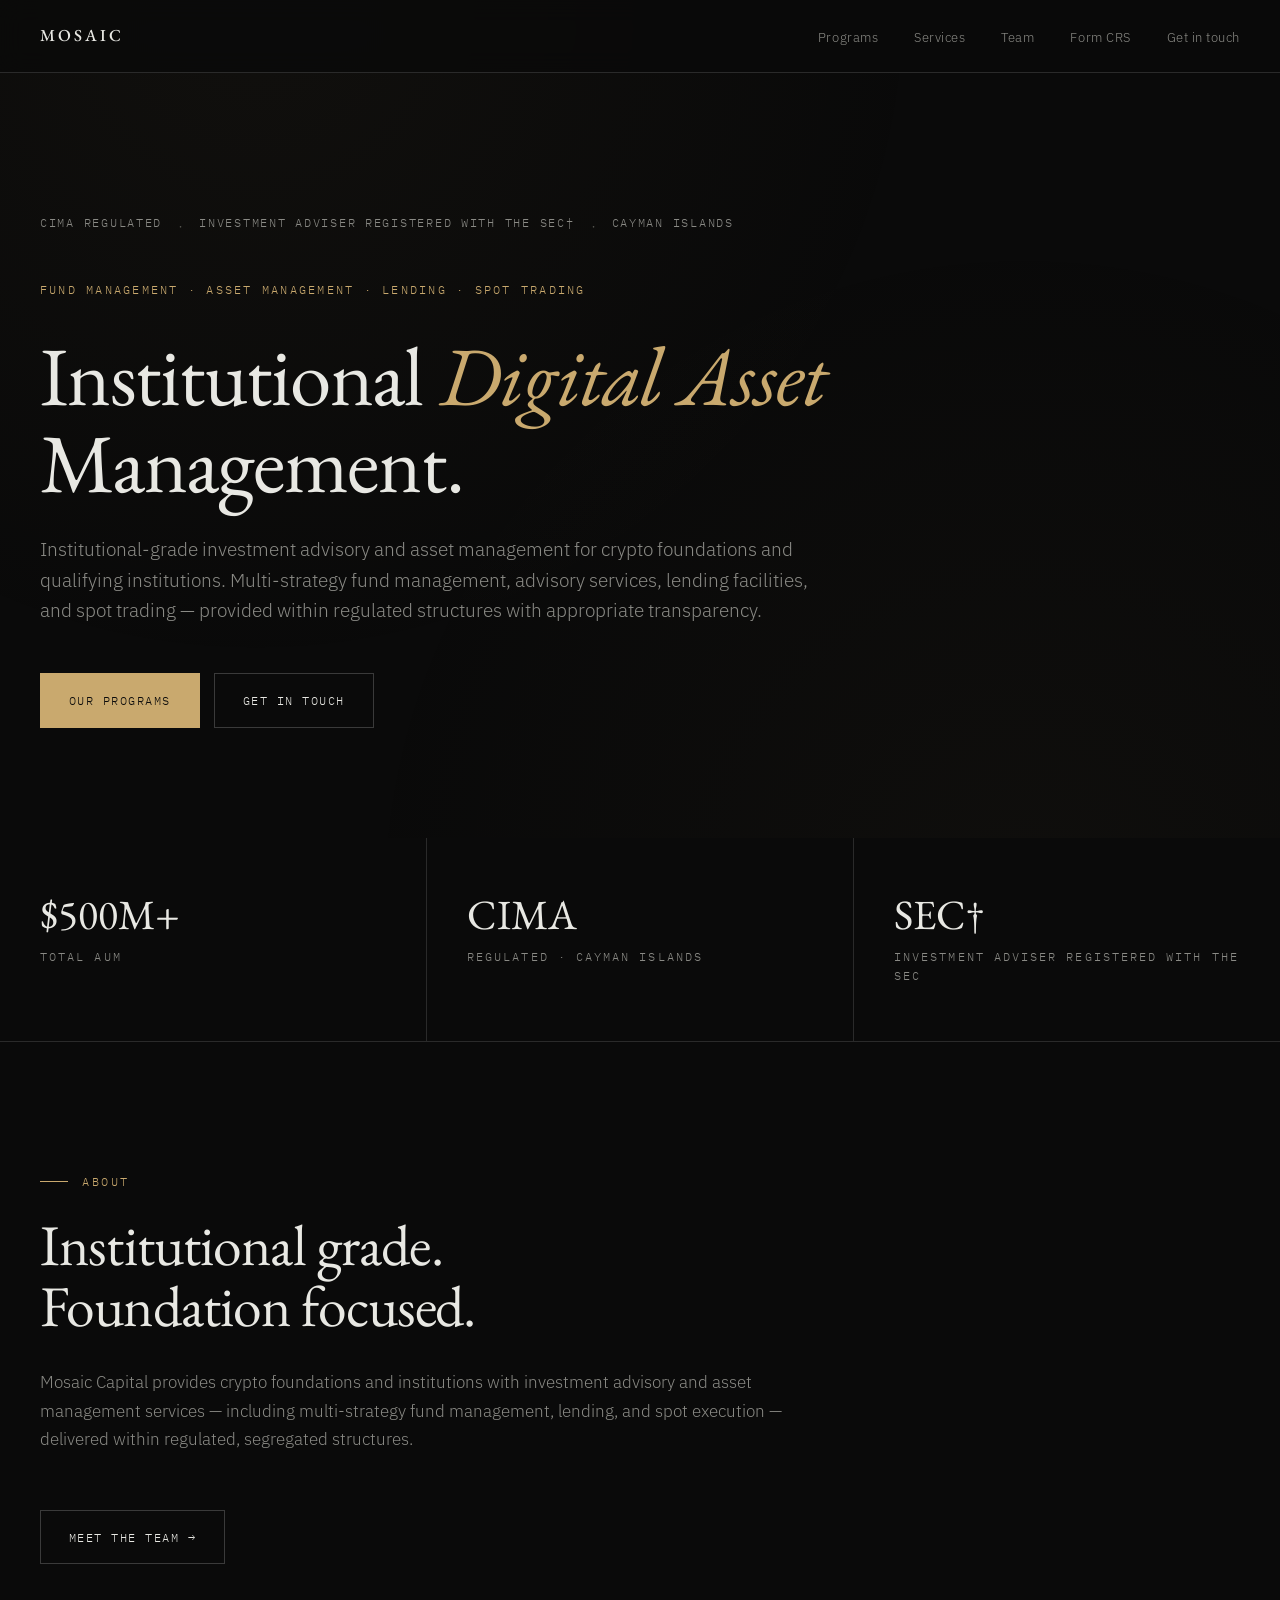
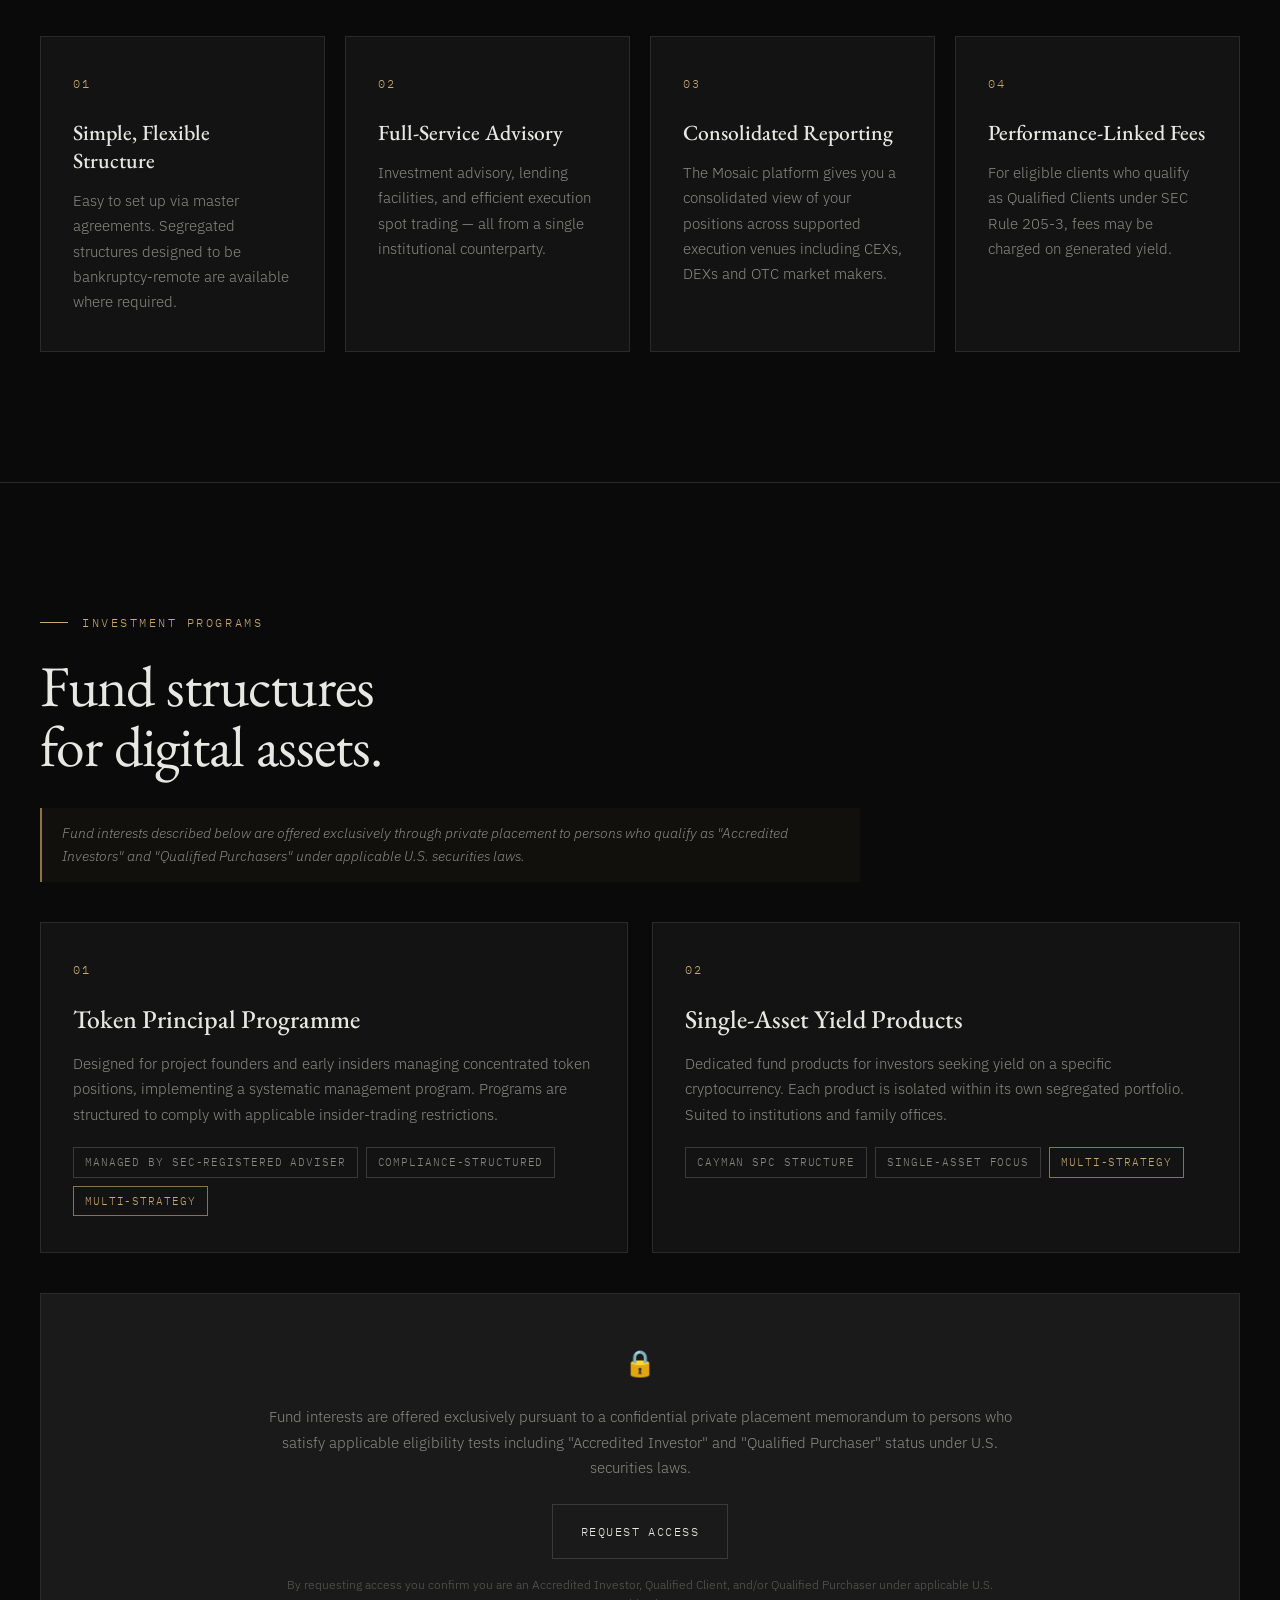
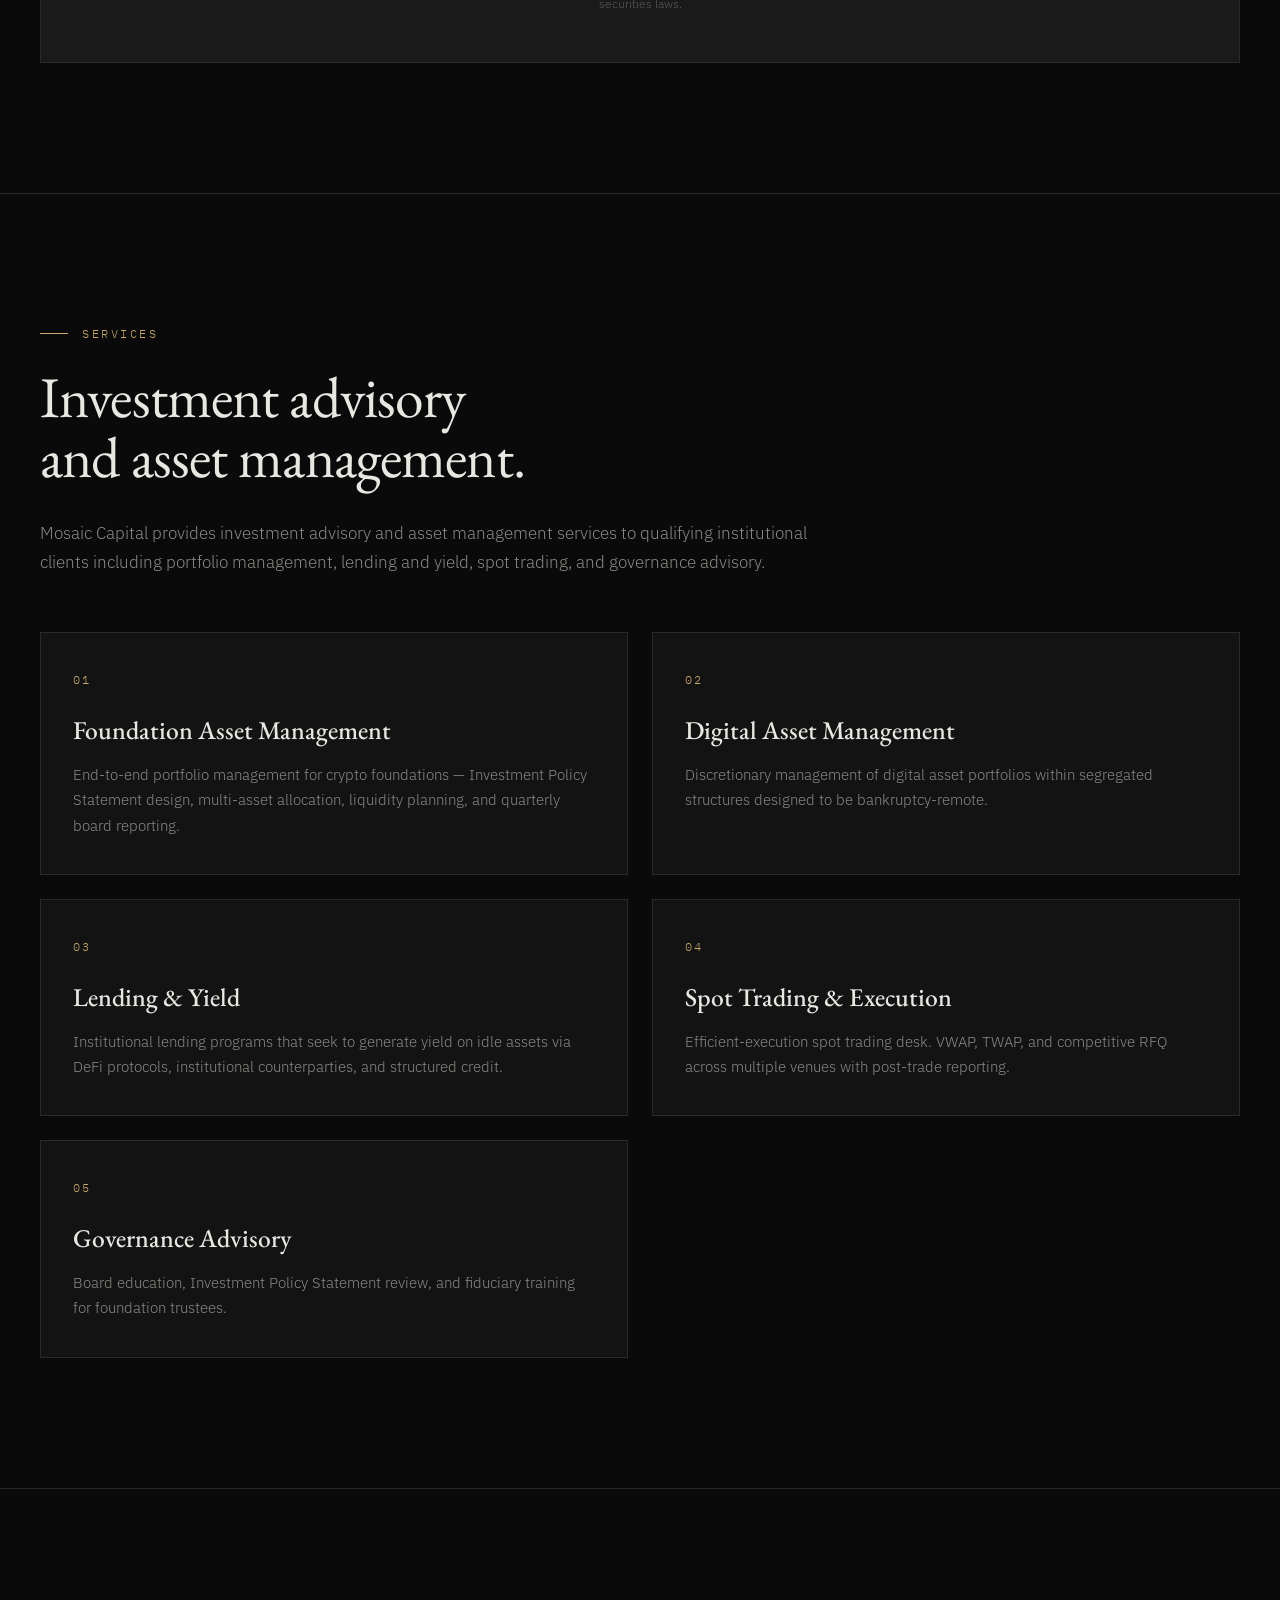
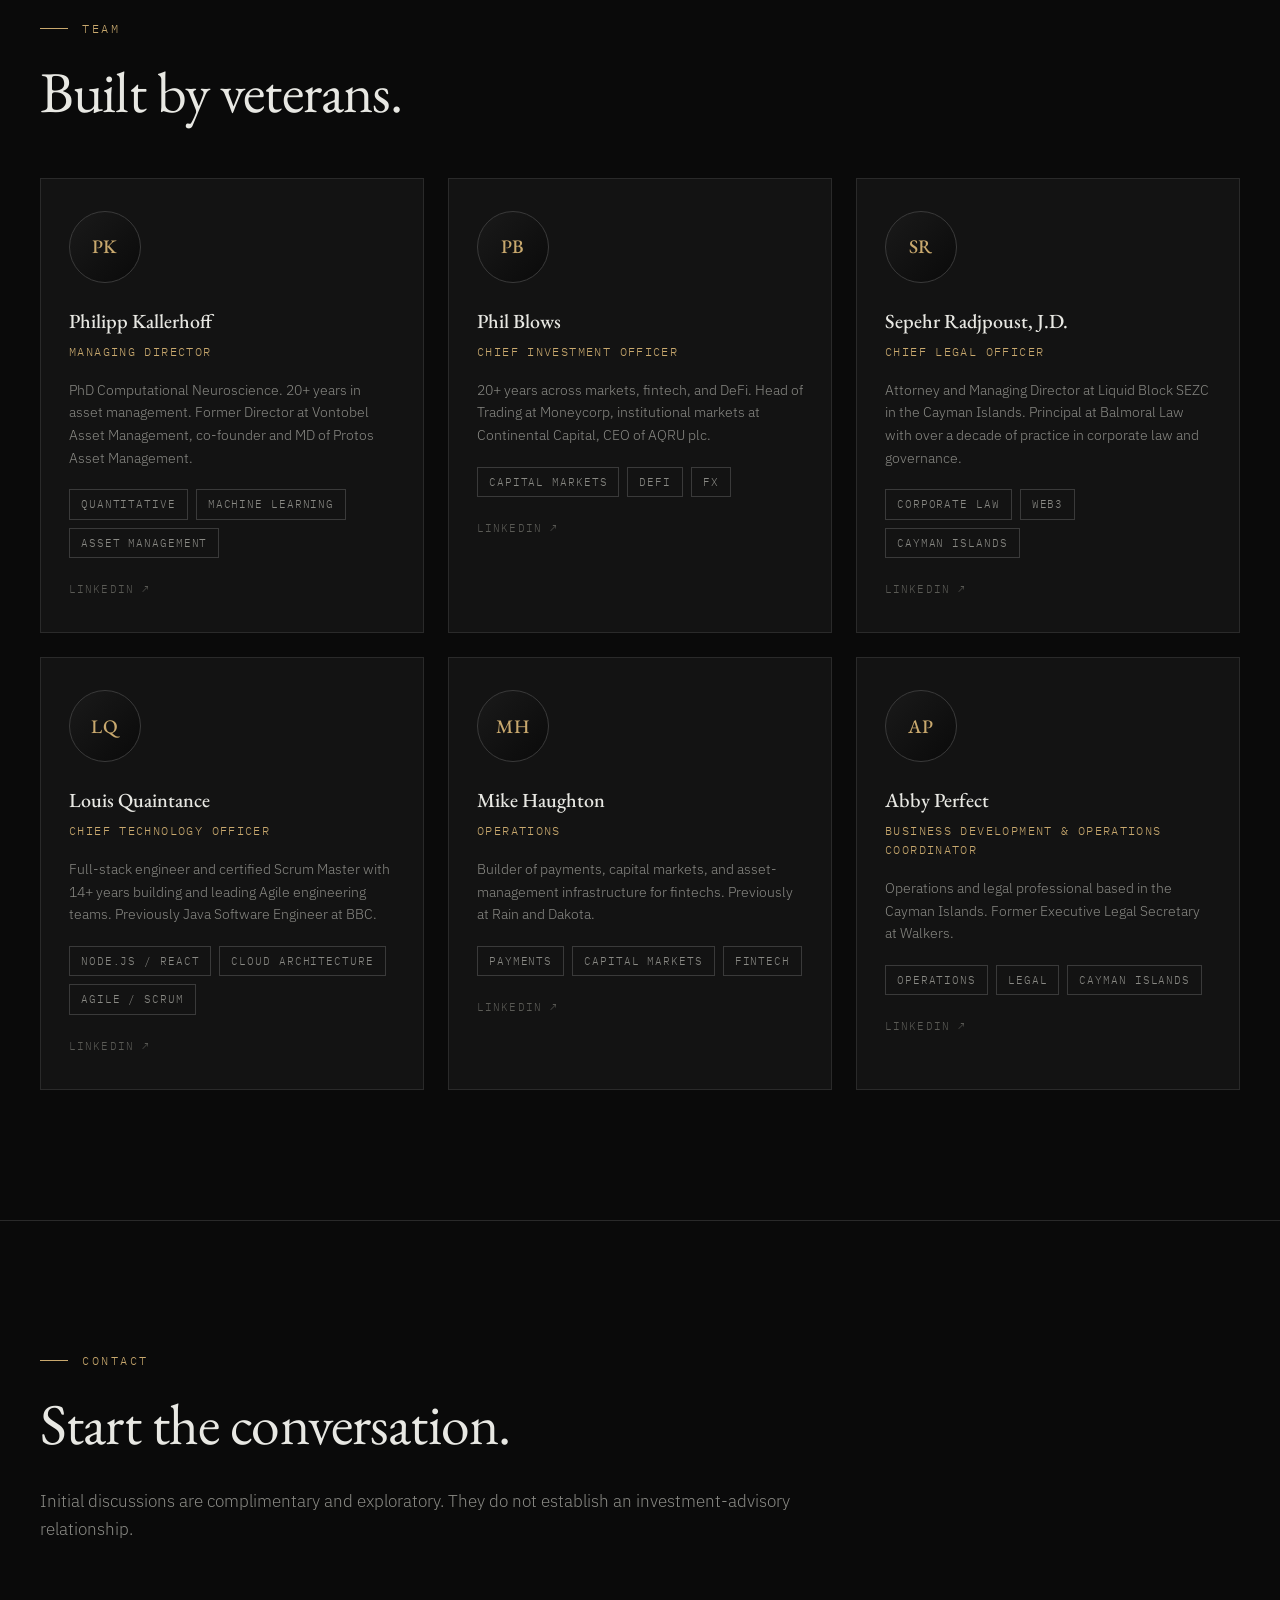
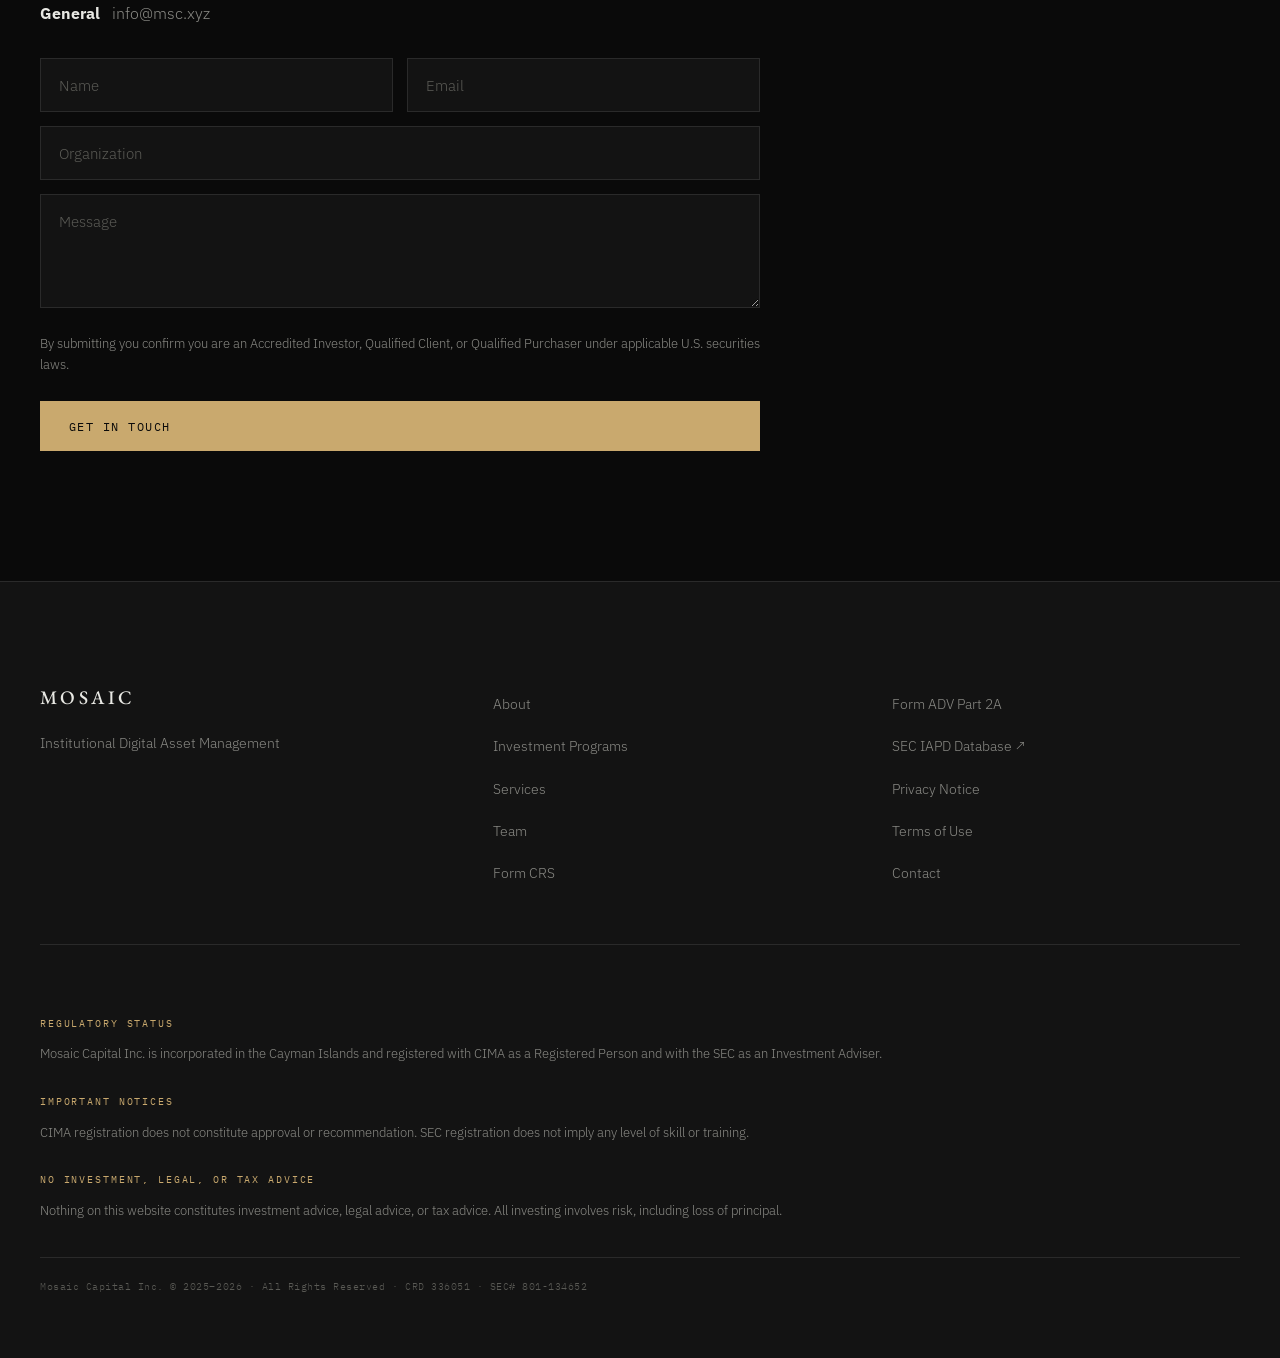
==== index.html @ c2662ef4 "Deploy new dark-theme site with legal pages and ADV PDF" ====
<!DOCTYPE html>
<html lang="en">
<head>
<meta charset="UTF-8">
<meta name="viewport" content="width=device-width, initial-scale=1.0">
<title>Mosaic Capital — msc.xyz</title>
<meta name="description" content="Mosaic Capital provides institutional investment advisory and asset management for crypto foundations and qualifying institutions — within regulated structures.">

<link rel="preconnect" href="https://fonts.googleapis.com">
<link rel="preconnect" href="https://fonts.gstatic.com" crossorigin>
<link href="https://fonts.googleapis.com/css2?family=EB+Garamond:ital,wght@0,400;0,500;0,600;1,400&family=IBM+Plex+Mono:wght@300;400;500&family=IBM+Plex+Sans:wght@300;400;500;600&display=swap" rel="stylesheet">

<style>
  :root {
    --bg: #0a0a0a;
    --surface: #131313;
    --surface-2: #1a1a1a;
    --border: #2a2a2a;
    --border-bright: #3a3a3a;
    --text: #e8e8e3;
    --text-dim: #8a8a85;
    --text-faint: #5a5a55;
    --accent: #c9a96e;
    --accent-dim: #8a7548;

    --serif: 'EB Garamond', 'Times New Roman', serif;
    --sans: 'IBM Plex Sans', system-ui, sans-serif;
    --mono: 'IBM Plex Mono', 'Courier New', monospace;
  }

  * { box-sizing: border-box; margin: 0; padding: 0; }
  html { scroll-behavior: smooth; }
  body {
    background: var(--bg);
    color: var(--text);
    font-family: var(--sans);
    font-weight: 300;
    line-height: 1.65;
    font-size: 16px;
    -webkit-font-smoothing: antialiased;
    overflow-x: hidden;
  }

  ::selection { background: var(--accent); color: var(--bg); }

  body::before {
    content: '';
    position: fixed;
    inset: 0;
    background-image: radial-gradient(circle at 20% 0%, rgba(201, 169, 110, 0.04) 0%, transparent 50%),
                      radial-gradient(circle at 80% 100%, rgba(201, 169, 110, 0.03) 0%, transparent 50%);
    pointer-events: none;
    z-index: 1;
  }

  body > * { position: relative; z-index: 2; }

  .display { font-family: var(--serif); font-weight: 400; letter-spacing: -0.015em; line-height: 1.05; }
  .label-mono { font-family: var(--mono); font-size: 0.72em; letter-spacing: 0.15em; text-transform: uppercase; }
  .container { max-width: 1280px; margin: 0 auto; padding: 0 40px; }

  a { color: inherit; text-decoration: none; transition: color 0.2s ease; }

  nav.primary {
    border-bottom: 1px solid var(--border);
    padding: 22px 40px;
    display: flex;
    align-items: center;
    justify-content: space-between;
    background: rgba(10, 10, 10, 0.92);
    backdrop-filter: blur(12px);
    position: sticky;
    top: 0;
    z-index: 50;
  }
  nav.primary .logo { font-family: var(--serif); font-weight: 500; letter-spacing: 0.18em; font-size: 1.05em; }
  nav.primary ul { display: flex; gap: 36px; list-style: none; }
  nav.primary ul li a { color: var(--text-dim); font-size: 0.82em; letter-spacing: 0.04em; transition: color 0.2s; }
  nav.primary ul li a:hover { color: var(--text); }

  .hero { padding: 140px 0 110px; border-bottom: 1px solid var(--border); position: relative; }
  .badge-row { display: flex; gap: 16px; flex-wrap: wrap; margin-bottom: 40px; color: var(--text-dim); }
  .badge-row .label-mono { color: var(--text-dim); }
  .sub-row {
    color: var(--accent);
    margin-bottom: 32px;
    font-family: var(--mono);
    font-size: 0.78em;
    letter-spacing: 0.18em;
    text-transform: uppercase;
  }
  .hero h1 { font-size: clamp(3rem, 6.5vw, 5.5rem); margin-bottom: 28px; max-width: 1000px; }
  .hero h1 em { color: var(--accent); font-style: italic; font-weight: 400; }
  .hero .lead { font-size: 1.18em; max-width: 780px; color: var(--text-dim); margin-bottom: 48px; line-height: 1.6; }
  .cta-row { display: flex; gap: 14px; flex-wrap: wrap; }

  .btn {
    display: inline-flex;
    align-items: center;
    gap: 8px;
    padding: 16px 28px;
    border: 1px solid var(--border-bright);
    color: var(--text);
    font-family: var(--mono);
    font-size: 0.78em;
    letter-spacing: 0.12em;
    text-transform: uppercase;
    transition: all 0.25s ease;
    cursor: pointer;
    background: transparent;
  }
  .btn:hover { background: var(--surface); border-color: var(--accent); color: var(--accent); }
  .btn.primary { background: var(--accent); color: var(--bg); border-color: var(--accent); }
  .btn.primary:hover { background: transparent; color: var(--accent); }

  .stats { display: grid; grid-template-columns: repeat(3, 1fr); gap: 1px; background: var(--border); border-bottom: 1px solid var(--border); }
  .stat { background: var(--bg); padding: 56px 40px; }
  .stat .num { font-family: var(--serif); font-size: 2.6em; line-height: 1; margin-bottom: 12px; color: var(--text); }
  .stat .label { color: var(--text-dim); font-family: var(--mono); font-size: 0.72em; letter-spacing: 0.18em; text-transform: uppercase; }

  section { padding: 130px 0; border-bottom: 1px solid var(--border); }
  .eyebrow {
    color: var(--accent);
    font-family: var(--mono);
    font-size: 0.72em;
    letter-spacing: 0.22em;
    text-transform: uppercase;
    margin-bottom: 24px;
    display: flex;
    align-items: center;
    gap: 14px;
  }
  .eyebrow::before { content: ''; width: 28px; height: 1px; background: var(--accent); }
  section h2 { font-size: clamp(2.4rem, 4.5vw, 3.6rem); margin-bottom: 32px; max-width: 850px; }
  .section-lead { max-width: 780px; color: var(--text-dim); font-size: 1.08em; margin-bottom: 56px; }
  .eligibility-strip {
    border-left: 2px solid var(--accent-dim);
    padding: 14px 20px;
    margin: 0 0 40px;
    color: var(--text-dim);
    font-size: 0.88em;
    font-style: italic;
    background: rgba(201, 169, 110, 0.04);
    max-width: 820px;
    line-height: 1.6;
  }

  .grid-2 { display: grid; grid-template-columns: repeat(auto-fit, minmax(420px, 1fr)); gap: 24px; }
  .grid-3 { display: grid; grid-template-columns: repeat(auto-fit, minmax(320px, 1fr)); gap: 24px; }
  .grid-4 { display: grid; grid-template-columns: repeat(auto-fit, minmax(260px, 1fr)); gap: 20px; }

  .card {
    background: var(--surface);
    border: 1px solid var(--border);
    padding: 36px 32px;
    transition: all 0.3s ease;
    position: relative;
  }
  .card:hover { border-color: var(--accent-dim); transform: translateY(-2px); }
  .card .num { color: var(--accent); font-family: var(--mono); font-size: 0.78em; letter-spacing: 0.18em; margin-bottom: 24px; display: block; }
  .card h3 { font-family: var(--serif); font-size: 1.6em; font-weight: 500; margin-bottom: 16px; line-height: 1.25; }
  .card h4 { font-family: var(--serif); font-size: 1.35em; font-weight: 500; margin-bottom: 14px; line-height: 1.3; }
  .card p { color: var(--text-dim); font-size: 0.96em; margin-bottom: 18px; line-height: 1.65; }
  .card p:last-of-type { margin-bottom: 0; }
  .card ul { list-style: none; padding: 0; margin-top: 16px; }
  .card ul li {
    color: var(--text-dim);
    font-size: 0.92em;
    padding: 8px 0 8px 22px;
    position: relative;
    border-top: 1px solid var(--border);
    line-height: 1.5;
  }
  .card ul li:first-child { border-top: none; padding-top: 16px; }
  .card ul li::before { content: '·'; position: absolute; left: 8px; color: var(--accent); font-size: 1.4em; line-height: 1; top: 12px; }
  .card ul li:first-child::before { top: 18px; }

  .tags { display: flex; gap: 8px; flex-wrap: wrap; margin-top: 20px; }
  .tag {
    font-family: var(--mono);
    font-size: 0.7em;
    padding: 5px 11px;
    border: 1px solid var(--border-bright);
    color: var(--text-dim);
    letter-spacing: 0.08em;
    text-transform: uppercase;
  }
  .tag.accent { color: var(--accent); border-color: var(--accent-dim); }

  .access-box {
    margin-top: 40px;
    padding: 48px 40px;
    background: var(--surface-2);
    border: 1px solid var(--border);
    text-align: center;
  }
  .access-box .lock { font-size: 1.6em; color: var(--accent); margin-bottom: 20px; display: inline-block; }
  .access-box p { color: var(--text-dim); max-width: 760px; margin: 0 auto 24px; font-size: 0.96em; line-height: 1.65; }
  .access-box small {
    display: block;
    margin-top: 16px;
    font-size: 0.78em;
    color: var(--text-faint);
    max-width: 760px;
    margin-left: auto;
    margin-right: auto;
    line-height: 1.55;
  }

  .team-grid { display: grid; grid-template-columns: repeat(auto-fit, minmax(300px, 1fr)); gap: 24px; }
  .team-card { background: var(--surface); border: 1px solid var(--border); padding: 32px 28px; transition: border-color 0.25s ease; }
  .team-card:hover { border-color: var(--accent-dim); }
  .team-card .avatar {
    width: 72px;
    height: 72px;
    border-radius: 50%;
    background: linear-gradient(135deg, var(--surface-2), var(--bg));
    border: 1px solid var(--border-bright);
    display: flex;
    align-items: center;
    justify-content: center;
    font-family: var(--serif);
    font-weight: 500;
    color: var(--accent);
    margin-bottom: 22px;
    font-size: 1.2em;
    letter-spacing: 0.05em;
  }
  .team-card h4 { font-family: var(--serif); font-size: 1.25em; font-weight: 500; margin-bottom: 4px; }
  .team-card .role { color: var(--accent); font-family: var(--mono); font-size: 0.72em; letter-spacing: 0.12em; text-transform: uppercase; margin-bottom: 18px; }
  .team-card p { color: var(--text-dim); font-size: 0.88em; line-height: 1.6; margin-bottom: 16px; }
  .team-card .linkedin { color: var(--text-faint); font-family: var(--mono); font-size: 0.7em; letter-spacing: 0.1em; text-transform: uppercase; transition: color 0.2s; }
  .team-card .linkedin:hover { color: var(--accent); }

  .form { display: grid; grid-template-columns: 1fr 1fr; gap: 14px; max-width: 720px; }
  .form input, .form textarea {
    background: var(--surface);
    border: 1px solid var(--border);
    color: var(--text);
    padding: 16px 18px;
    font-family: var(--sans);
    font-weight: 300;
    font-size: 0.95em;
    width: 100%;
    transition: border-color 0.2s;
  }
  .form input:focus, .form textarea:focus { outline: none; border-color: var(--accent); }
  .form input::placeholder, .form textarea::placeholder { color: var(--text-faint); }
  .form .full { grid-column: 1 / -1; }
  .form-attestation { grid-column: 1 / -1; color: var(--text-dim); font-size: 0.82em; padding: 12px 0; line-height: 1.55; }

  footer { background: var(--surface); padding: 100px 0 50px; }
  .footer-grid { display: grid; grid-template-columns: 1fr 2fr; gap: 80px; margin-bottom: 70px; padding-bottom: 50px; border-bottom: 1px solid var(--border); }
  .footer-grid .brand .logo { font-family: var(--serif); font-weight: 500; letter-spacing: 0.18em; font-size: 1.2em; margin-bottom: 18px; display: block; }
  .footer-grid .brand p { color: var(--text-dim); font-size: 0.85em; margin-top: 12px; }
  .footer-grid ul { list-style: none; columns: 2; column-gap: 50px; }
  .footer-grid ul li { padding: 8px 0; }
  .footer-grid ul li a { color: var(--text-dim); font-size: 0.88em; transition: color 0.2s; }
  .footer-grid ul li a:hover { color: var(--accent); }

  .disclosure { font-size: 0.83em; color: var(--text-dim); line-height: 1.7; max-width: 100%; }
  .disclosure h6 {
    font-family: var(--mono);
    font-size: 0.78em;
    color: var(--accent);
    letter-spacing: 0.18em;
    text-transform: uppercase;
    margin: 28px 0 10px;
    font-weight: 400;
  }
  .disclosure h6:first-child { margin-top: 0; }
  .disclosure p { margin-bottom: 12px; }
  .disclosure .copyright {
    margin-top: 36px;
    padding-top: 20px;
    border-top: 1px solid var(--border);
    color: var(--text-faint);
    font-family: var(--mono);
    font-size: 0.78em;
    letter-spacing: 0.05em;
  }

  @media (max-width: 768px) {
    nav.primary { padding: 18px 24px; }
    nav.primary ul { gap: 16px; font-size: 0.78em; }
    nav.primary ul li:nth-child(n+4) { display: none; }
    .container { padding: 0 24px; }
    .hero { padding: 80px 0 60px; }
    section { padding: 80px 0; }
    .footer-grid { grid-template-columns: 1fr; gap: 40px; }
    .footer-grid ul { columns: 1; }
    .stats { grid-template-columns: 1fr; }
    .form { grid-template-columns: 1fr; }
  }

  .reveal { opacity: 0; transform: translateY(20px); transition: opacity 0.8s ease, transform 0.8s ease; }
  .reveal.visible { opacity: 1; transform: translateY(0); }
</style>
</head>
<body>

<nav class="primary">
  <a href="#" class="logo">MOSAIC</a>
  <ul>
    <li><a href="#programs">Programs</a></li>
    <li><a href="#services">Services</a></li>
    <li><a href="#team">Team</a></li>
    <li><a href="form-crs.pdf" target="_blank" rel="noopener">Form CRS</a></li>
    <li><a href="#contact">Get in touch</a></li>
  </ul>
</nav>

<div class="container">
<section class="hero" style="border-bottom: none;">
  <div class="badge-row">
    <span class="label-mono">CIMA Regulated</span>
    <span style="color: var(--text-faint);">·</span>
    <span class="label-mono">Investment Adviser Registered with the SEC†</span>
    <span style="color: var(--text-faint);">·</span>
    <span class="label-mono">Cayman Islands</span>
  </div>
  <div class="sub-row">Fund Management · Asset Management · Lending · Spot Trading</div>
  <h1 class="display">Institutional <em>Digital Asset</em><br>Management.</h1>
  <p class="lead">
    Institutional-grade investment advisory and asset management for crypto foundations and qualifying institutions. Multi-strategy fund management, advisory services, lending facilities, and spot trading — provided within regulated structures with appropriate transparency.
  </p>
  <div class="cta-row">
    <a class="btn primary" href="#programs">Our Programs</a>
    <a class="btn" href="#contact">Get in touch</a>
  </div>
</section>
</div>

<div class="stats">
  <div class="stat"><div class="num">$500M+</div><div class="label">Total AUM</div></div>
  <div class="stat"><div class="num">CIMA</div><div class="label">Regulated · Cayman Islands</div></div>
  <div class="stat"><div class="num">SEC†</div><div class="label">Investment Adviser Registered with the SEC</div></div>
</div>

<section id="about">
  <div class="container">
    <div class="eyebrow">About</div>
    <h2 class="display">Institutional grade.<br>Foundation focused.</h2>
    <p class="section-lead">Mosaic Capital provides crypto foundations and institutions with investment advisory and asset management services — including multi-strategy fund management, lending, and spot execution — delivered within regulated, segregated structures.</p>
    <a class="btn" href="#team">Meet the team →</a>
    <div class="grid-4" style="margin-top: 72px;">
      <div class="card"><span class="num">01</span><h4>Simple, Flexible Structure</h4><p>Easy to set up via master agreements. Segregated structures designed to be bankruptcy-remote are available where required.</p></div>
      <div class="card"><span class="num">02</span><h4>Full-Service Advisory</h4><p>Investment advisory, lending facilities, and efficient execution spot trading — all from a single institutional counterparty.</p></div>
      <div class="card"><span class="num">03</span><h4>Consolidated Reporting</h4><p>The Mosaic platform gives you a consolidated view of your positions across supported execution venues including CEXs, DEXs and OTC market makers.</p></div>
      <div class="card"><span class="num">04</span><h4>Performance-Linked Fees</h4><p>For eligible clients who qualify as Qualified Clients under SEC Rule 205-3, fees may be charged on generated yield.</p></div>
    </div>
  </div>
</section>

<section id="programs">
  <div class="container">
    <div class="eyebrow">Investment Programs</div>
    <h2 class="display">Fund structures<br>for digital assets.</h2>
    <p class="eligibility-strip">Fund interests described below are offered exclusively through private placement to persons who qualify as "Accredited Investors" and "Qualified Purchasers" under applicable U.S. securities laws.</p>
    <div class="grid-2">
      <div class="card"><span class="num">01</span><h3>Token Principal Programme</h3><p>Designed for project founders and early insiders managing concentrated token positions, implementing a systematic management program. Programs are structured to comply with applicable insider-trading restrictions.</p><div class="tags"><span class="tag">Managed by SEC-Registered Adviser</span><span class="tag">Compliance-Structured</span><span class="tag accent">Multi-Strategy</span></div></div>
      <div class="card"><span class="num">02</span><h3>Single-Asset Yield Products</h3><p>Dedicated fund products for investors seeking yield on a specific cryptocurrency. Each product is isolated within its own segregated portfolio. Suited to institutions and family offices.</p><div class="tags"><span class="tag">Cayman SPC Structure</span><span class="tag">Single-Asset Focus</span><span class="tag accent">Multi-Strategy</span></div></div>
    </div>
    <div class="access-box">
      <span class="lock">🔒</span>
      <p>Fund interests are offered exclusively pursuant to a confidential private placement memorandum to persons who satisfy applicable eligibility tests including "Accredited Investor" and "Qualified Purchaser" status under U.S. securities laws.</p>
      <a class="btn" href="#contact">Request Access</a>
      <small>By requesting access you confirm you are an Accredited Investor, Qualified Client, and/or Qualified Purchaser under applicable U.S. securities laws.</small>
    </div>
  </div>
</section>

<section id="services">
  <div class="container">
    <div class="eyebrow">Services</div>
    <h2 class="display">Investment advisory<br>and asset management.</h2>
    <p class="section-lead">Mosaic Capital provides investment advisory and asset management services to qualifying institutional clients including portfolio management, lending and yield, spot trading, and governance advisory.</p>
    <div class="grid-2">
      <div class="card"><span class="num">01</span><h3>Foundation Asset Management</h3><p>End-to-end portfolio management for crypto foundations — Investment Policy Statement design, multi-asset allocation, liquidity planning, and quarterly board reporting.</p></div>
      <div class="card"><span class="num">02</span><h3>Digital Asset Management</h3><p>Discretionary management of digital asset portfolios within segregated structures designed to be bankruptcy-remote.</p></div>
      <div class="card"><span class="num">03</span><h3>Lending &amp; Yield</h3><p>Institutional lending programs that seek to generate yield on idle assets via DeFi protocols, institutional counterparties, and structured credit.</p></div>
      <div class="card"><span class="num">04</span><h3>Spot Trading &amp; Execution</h3><p>Efficient-execution spot trading desk. VWAP, TWAP, and competitive RFQ across multiple venues with post-trade reporting.</p></div>
      <div class="card"><span class="num">05</span><h3>Governance Advisory</h3><p>Board education, Investment Policy Statement review, and fiduciary training for foundation trustees.</p></div>
    </div>
  </div>
</section>

<section id="team">
  <div class="container">
    <div class="eyebrow">Team</div>
    <h2 class="display">Built by veterans.</h2>
    <div class="team-grid" style="margin-top: 56px;">
      <div class="team-card"><div class="avatar">PK</div><h4>Philipp Kallerhoff</h4><div class="role">Managing Director</div><p>PhD Computational Neuroscience. 20+ years in asset management. Former Director at Vontobel Asset Management, co-founder and MD of Protos Asset Management.</p><div class="tags" style="margin-bottom: 16px;"><span class="tag">Quantitative</span><span class="tag">Machine Learning</span><span class="tag">Asset Management</span></div><a class="linkedin" href="https://www.linkedin.com/in/philipp-kallerhoff-50a96b12/">LinkedIn ↗</a></div>
      <div class="team-card"><div class="avatar">PB</div><h4>Phil Blows</h4><div class="role">Chief Investment Officer</div><p>20+ years across markets, fintech, and DeFi. Head of Trading at Moneycorp, institutional markets at Continental Capital, CEO of AQRU plc.</p><div class="tags" style="margin-bottom: 16px;"><span class="tag">Capital Markets</span><span class="tag">DeFi</span><span class="tag">FX</span></div><a class="linkedin" href="https://www.linkedin.com/in/philipblows/">LinkedIn ↗</a></div>
      <div class="team-card"><div class="avatar">SR</div><h4>Sepehr Radjpoust, J.D.</h4><div class="role">Chief Legal Officer</div><p>Attorney and Managing Director at Liquid Block SEZC in the Cayman Islands. Principal at Balmoral Law with over a decade of practice in corporate law and governance.</p><div class="tags" style="margin-bottom: 16px;"><span class="tag">Corporate Law</span><span class="tag">Web3</span><span class="tag">Cayman Islands</span></div><a class="linkedin" href="https://www.linkedin.com/in/sradj/">LinkedIn ↗</a></div>
      <div class="team-card"><div class="avatar">LQ</div><h4>Louis Quaintance</h4><div class="role">Chief Technology Officer</div><p>Full-stack engineer and certified Scrum Master with 14+ years building and leading Agile engineering teams. Previously Java Software Engineer at BBC.</p><div class="tags" style="margin-bottom: 16px;"><span class="tag">Node.js / React</span><span class="tag">Cloud Architecture</span><span class="tag">Agile / Scrum</span></div><a class="linkedin" href="https://www.linkedin.com/in/louis-quaintance-4a7746139/">LinkedIn ↗</a></div>
      <div class="team-card"><div class="avatar">MH</div><h4>Mike Haughton</h4><div class="role">Operations</div><p>Builder of payments, capital markets, and asset-management infrastructure for fintechs. Previously at Rain and Dakota.</p><div class="tags" style="margin-bottom: 16px;"><span class="tag">Payments</span><span class="tag">Capital Markets</span><span class="tag">Fintech</span></div><a class="linkedin" href="https://www.linkedin.com/in/mike-haughton-6ba395156/">LinkedIn ↗</a></div>
      <div class="team-card"><div class="avatar">AP</div><h4>Abby Perfect</h4><div class="role">Business Development &amp; Operations Coordinator</div><p>Operations and legal professional based in the Cayman Islands. Former Executive Legal Secretary at Walkers.</p><div class="tags" style="margin-bottom: 16px;"><span class="tag">Operations</span><span class="tag">Legal</span><span class="tag">Cayman Islands</span></div><a class="linkedin" href="https://www.linkedin.com/in/abby-perfect-720670a9/">LinkedIn ↗</a></div>
    </div>
  </div>
</section>

<section id="contact">
  <div class="container">
    <div class="eyebrow">Contact</div>
    <h2 class="display">Start the conversation.</h2>
    <p class="section-lead">Initial discussions are complimentary and exploratory. They do not establish an investment-advisory relationship.</p>
    <p style="margin-bottom: 32px; color: var(--text-dim);"><strong style="color: var(--text);">General</strong> &nbsp; info@msc.xyz</p>
    <form class="form" onsubmit="event.preventDefault();">
      <input type="text" placeholder="Name" required>
      <input type="email" placeholder="Email" required>
      <input type="text" class="full" placeholder="Organization">
      <textarea rows="4" class="full" placeholder="Message"></textarea>
      <div class="form-attestation">By submitting you confirm you are an Accredited Investor, Qualified Client, or Qualified Purchaser under applicable U.S. securities laws.</div>
      <button class="btn primary full" type="submit">Get in touch</button>
    </form>
  </div>
</section>

<footer>
  <div class="container">
    <div class="footer-grid">
      <div class="brand"><span class="logo">MOSAIC</span><p>Institutional Digital Asset Management</p></div>
      <ul>
        <li><a href="#about">About</a></li>
        <li><a href="#programs">Investment Programs</a></li>
        <li><a href="#services">Services</a></li>
        <li><a href="#team">Team</a></li>
        <li><a href="form-crs.pdf" target="_blank" rel="noopener">Form CRS</a></li>
        <li><a href="form-adv-2a.pdf" target="_blank" rel="noopener">Form ADV Part 2A</a></li>
        <li><a href="https://adviserinfo.sec.gov/firm/summary/336051" target="_blank" rel="noopener">SEC IAPD Database &#8599;</a></li>
        <li><a href="privacy.html">Privacy Notice</a></li>
        <li><a href="terms.html">Terms of Use</a></li>
        <li><a href="#contact">Contact</a></li>
      </ul>
    </div>
    <div class="disclosure">
      <h6>Regulatory Status</h6>
      <p>Mosaic Capital Inc. is incorporated in the Cayman Islands and registered with CIMA as a Registered Person and with the SEC as an Investment Adviser.</p>
      <h6>Important Notices</h6>
      <p>CIMA registration does not constitute approval or recommendation. SEC registration does not imply any level of skill or training.</p>
      <h6>No Investment, Legal, or Tax Advice</h6>
      <p>Nothing on this website constitutes investment advice, legal advice, or tax advice. All investing involves risk, including loss of principal.</p>
      <p class="copyright">Mosaic Capital Inc. © 2025–2026 · All Rights Reserved · CRD 336051 · SEC# 801-134652</p>
    </div>
  </div>
</footer>

<script>
  const observer = new IntersectionObserver((entries) => {
    entries.forEach(entry => { if (entry.isIntersecting) entry.target.classList.add('visible'); });
  }, { threshold: 0.1, rootMargin: '0px 0px -50px 0px' });
  document.querySelectorAll('section, .card, .team-card').forEach(el => { el.classList.add('reveal'); observer.observe(el); });
</script>

</body>
</html>
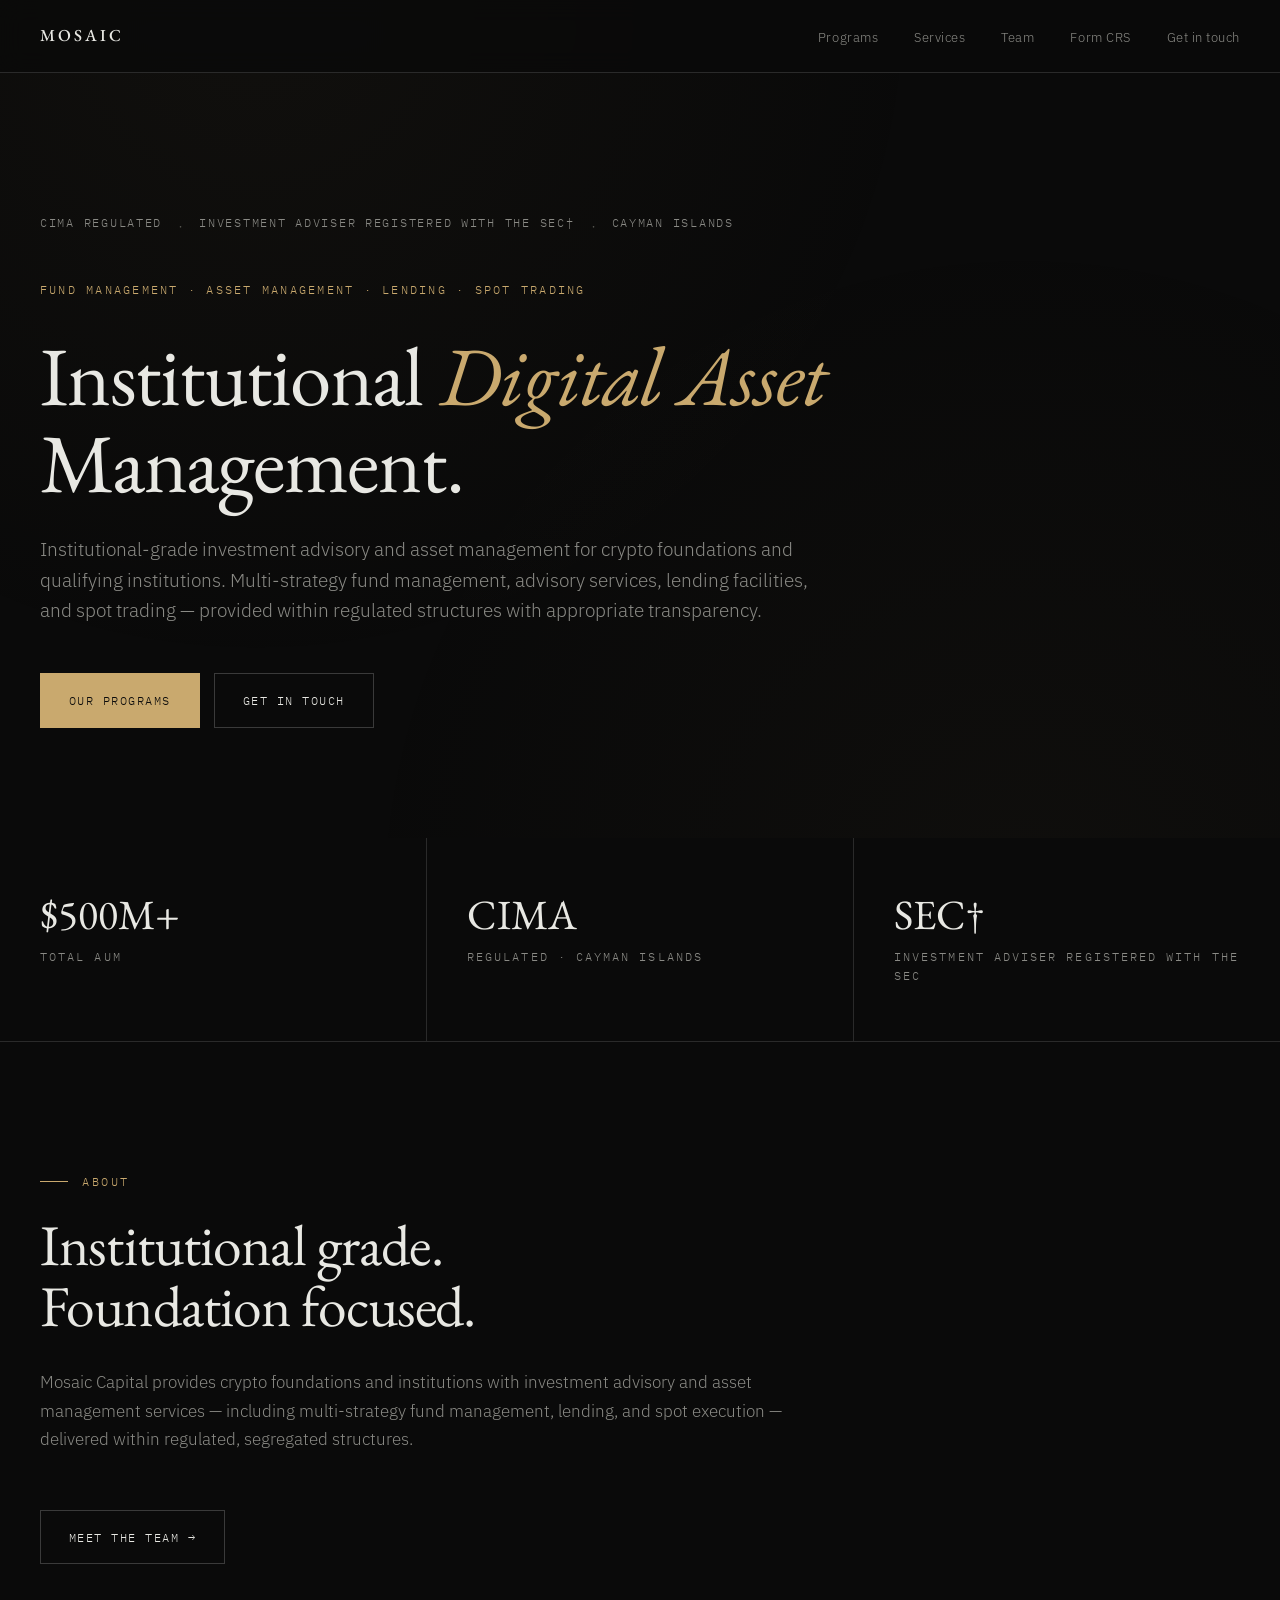
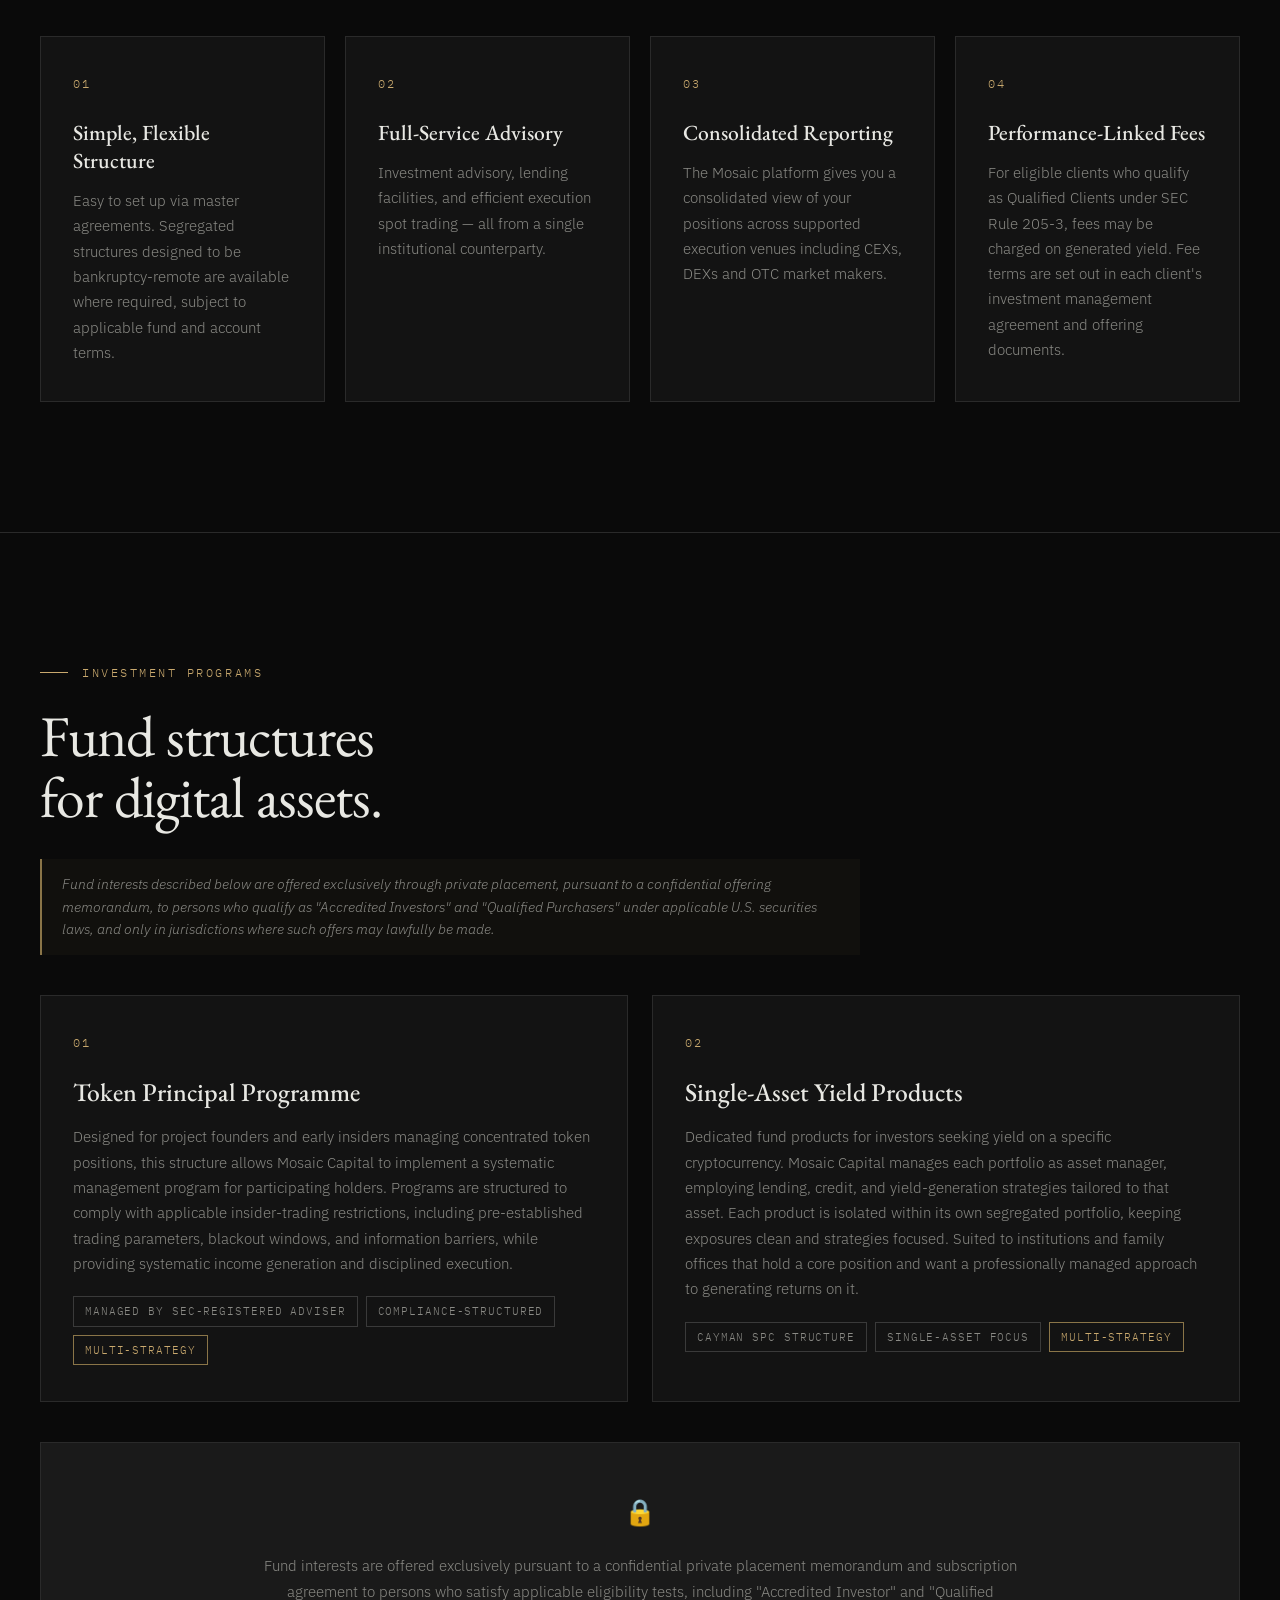
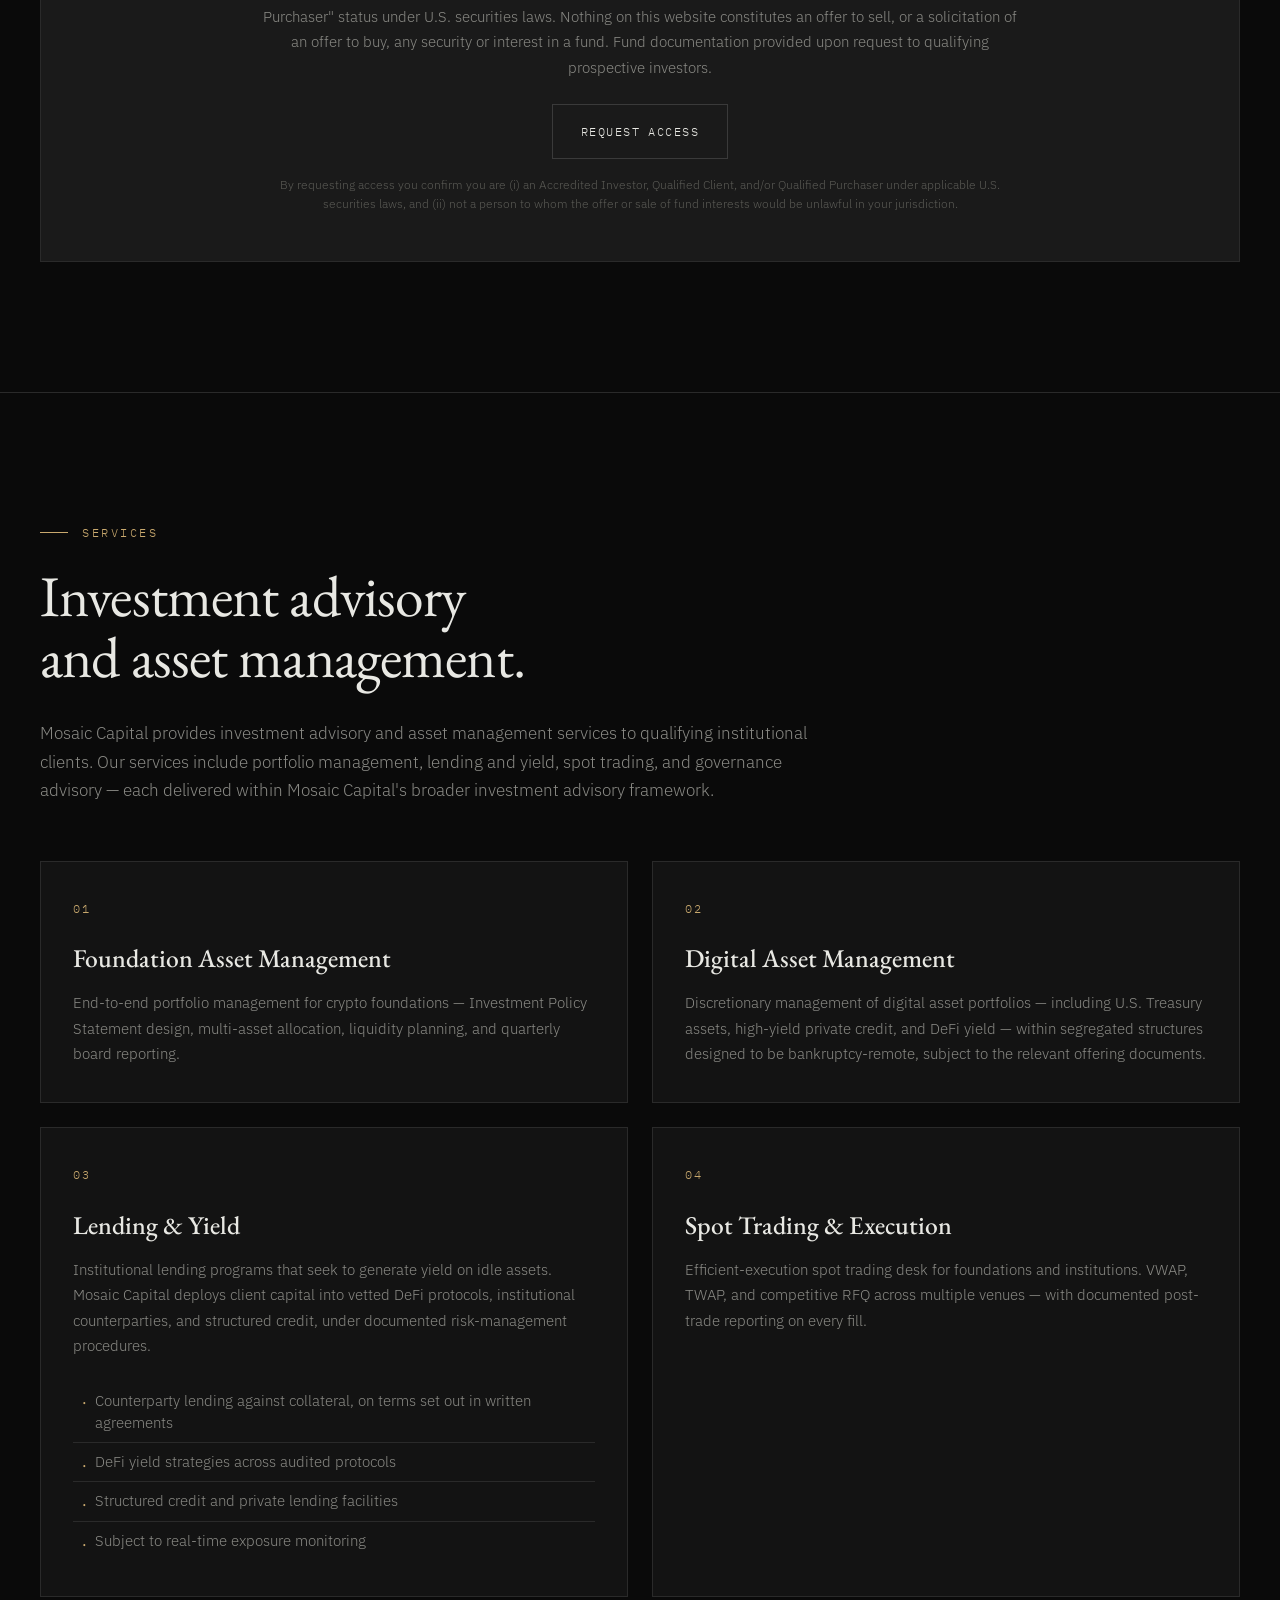
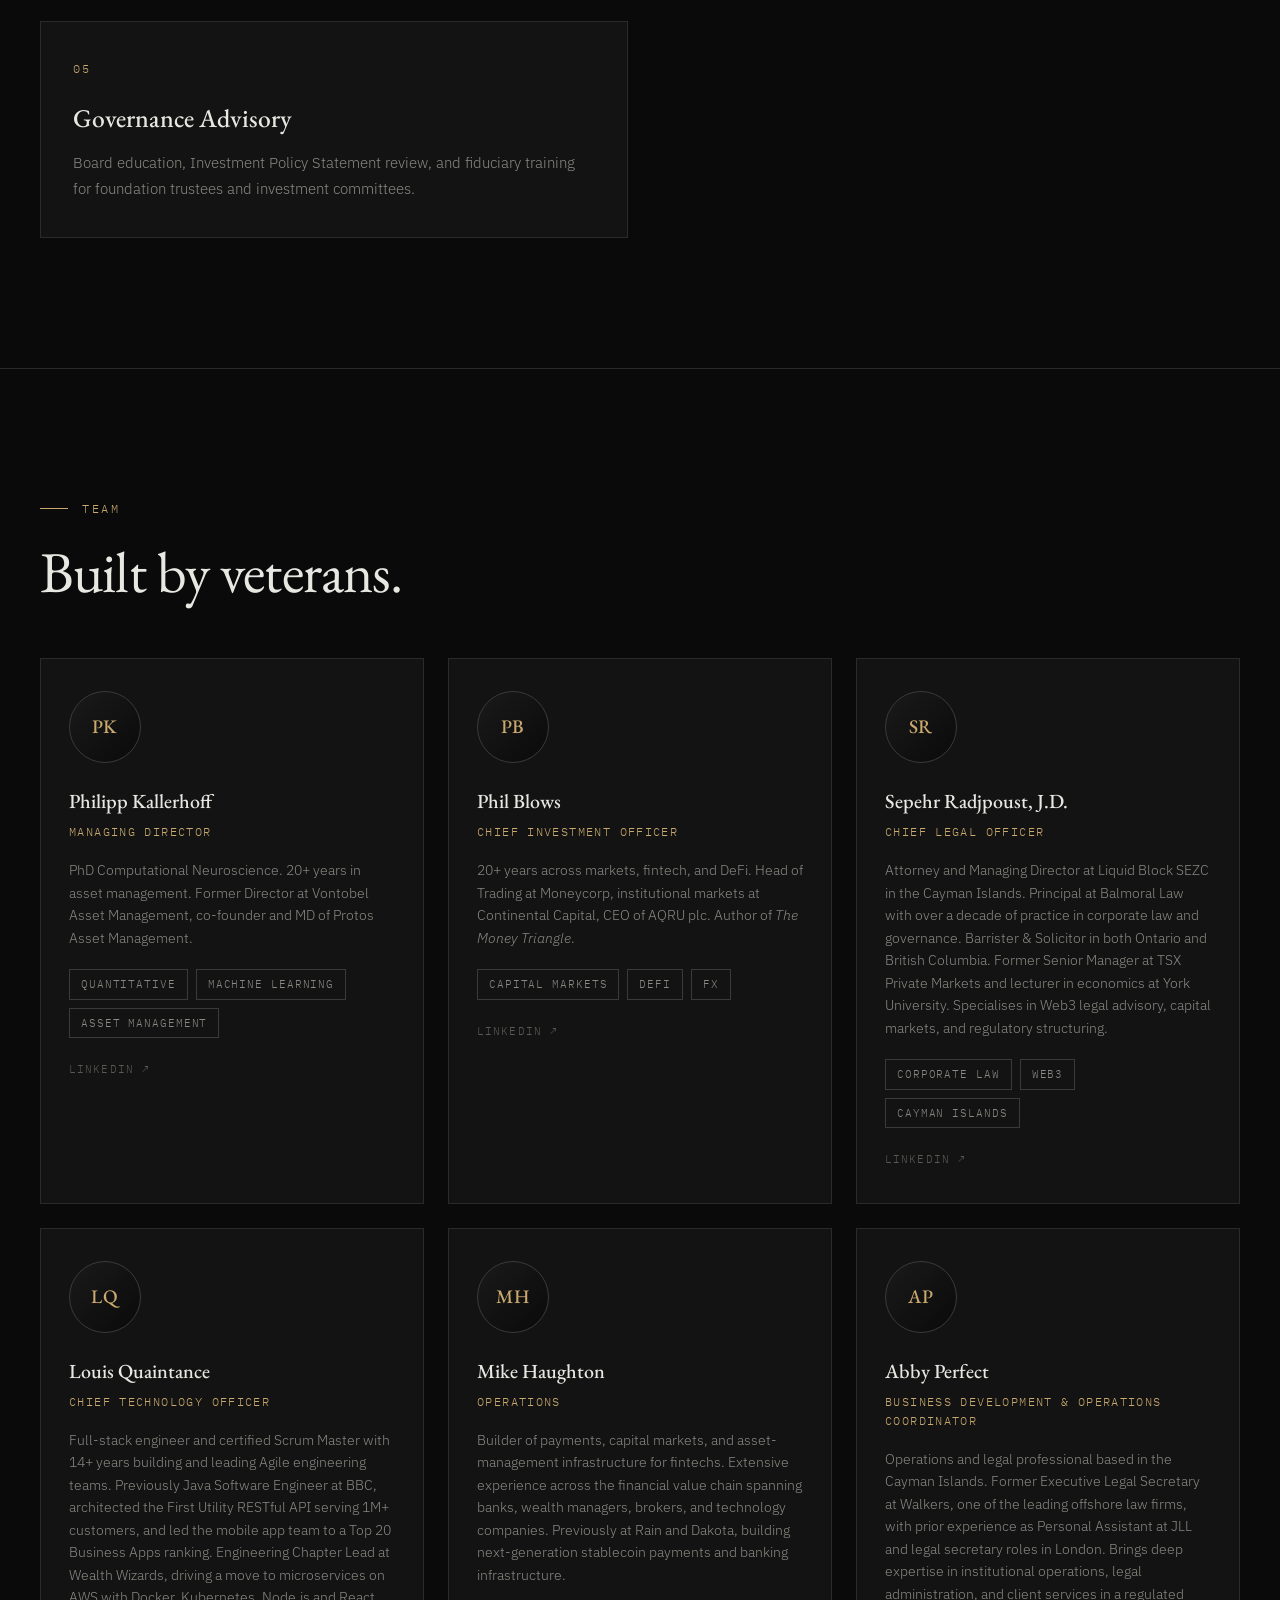
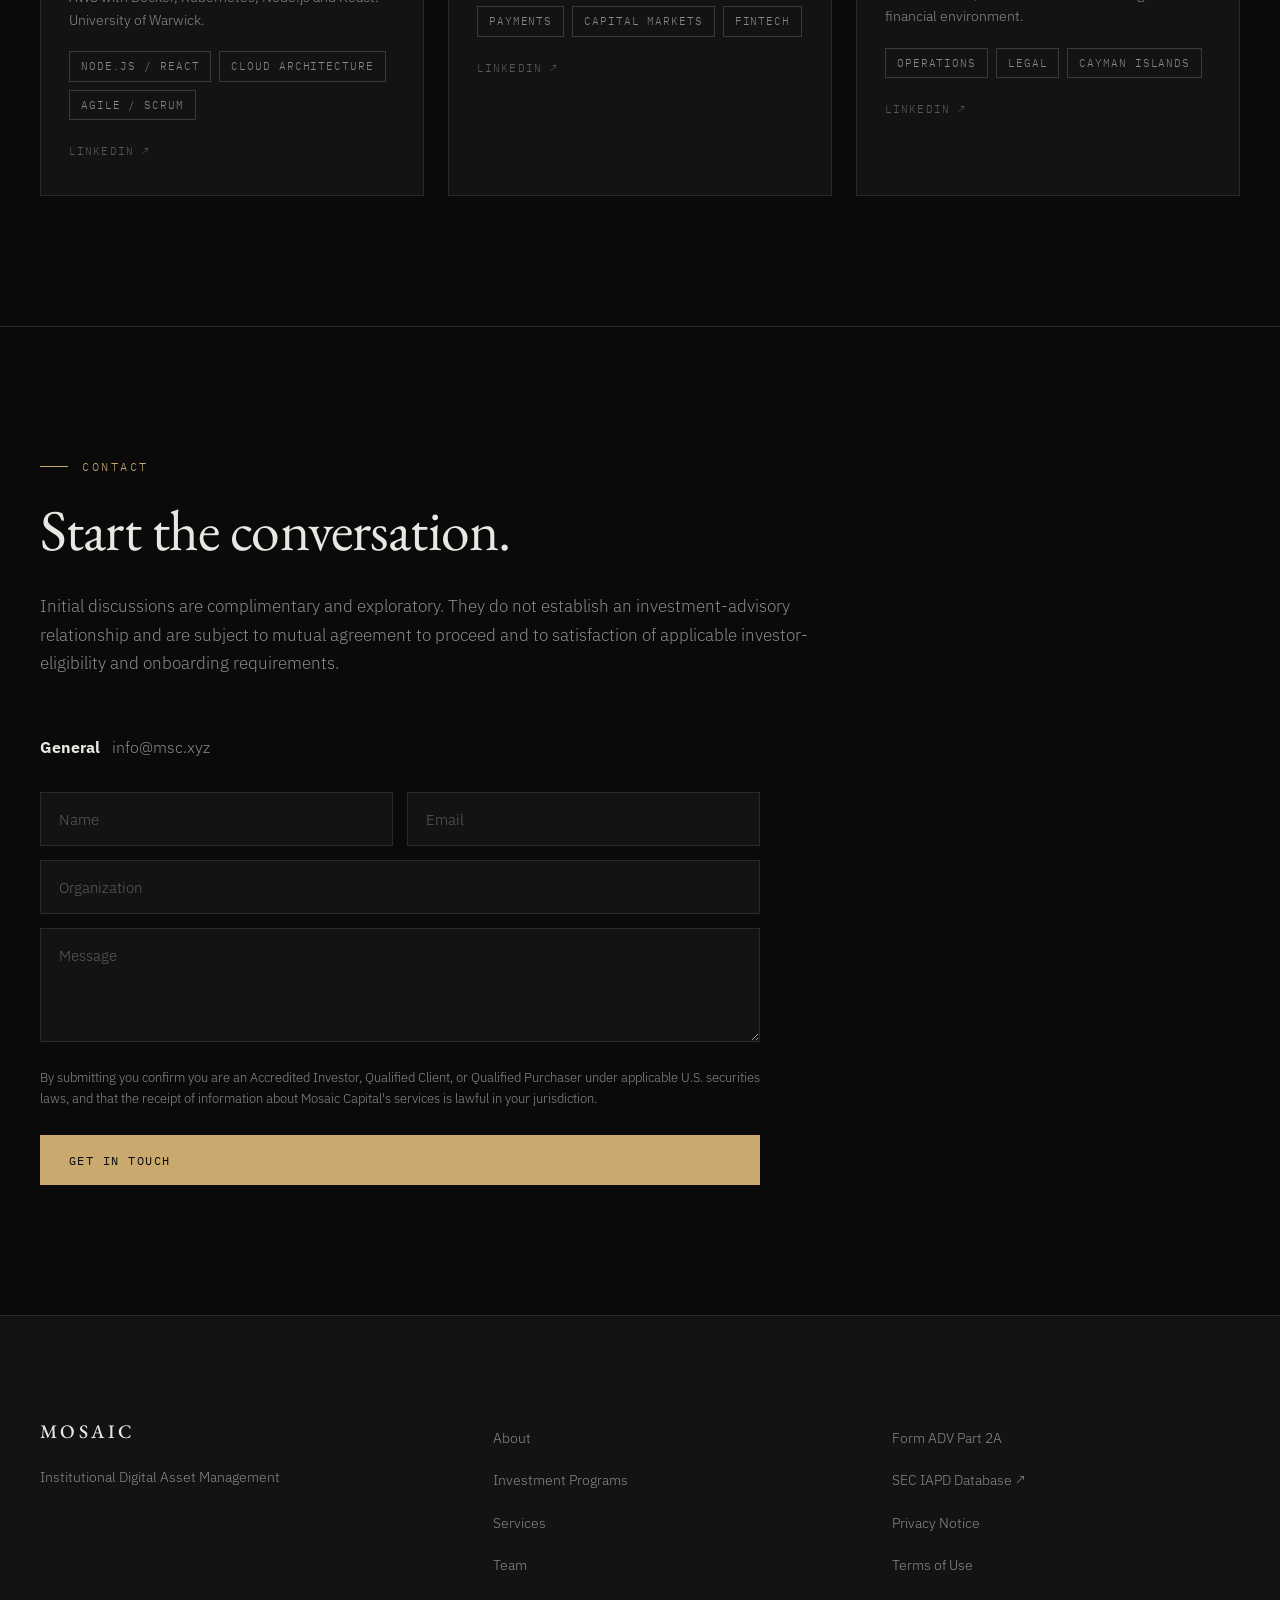
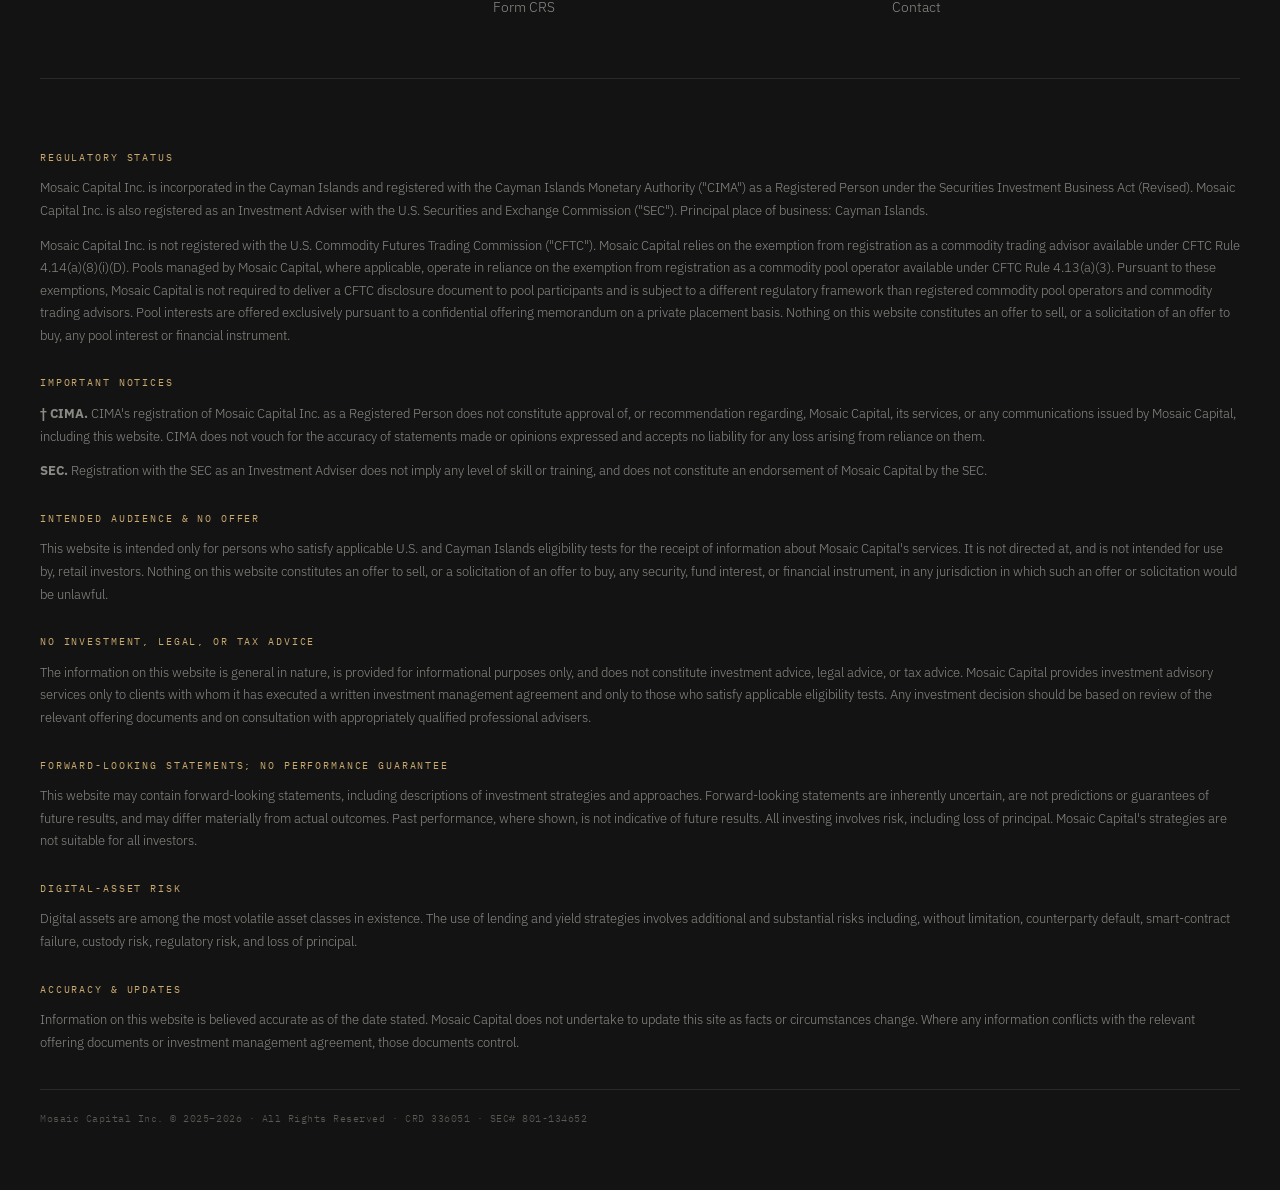
==== commit 7c35ca5b: "Deploy dark-theme site: index, privacy, terms, form-adv-2a.pdf" ====
--- a/index.html
+++ b/index.html
@@ -332,22 +332,49 @@
 </div>
 
 <div class="stats">
-  <div class="stat"><div class="num">$500M+</div><div class="label">Total AUM</div></div>
-  <div class="stat"><div class="num">CIMA</div><div class="label">Regulated · Cayman Islands</div></div>
-  <div class="stat"><div class="num">SEC†</div><div class="label">Investment Adviser Registered with the SEC</div></div>
+  <div class="stat">
+    <div class="num">$500M+</div>
+    <div class="label">Total AUM</div>
+  </div>
+  <div class="stat">
+    <div class="num">CIMA</div>
+    <div class="label">Regulated · Cayman Islands</div>
+  </div>
+  <div class="stat">
+    <div class="num">SEC†</div>
+    <div class="label">Investment Adviser Registered with the SEC</div>
+  </div>
 </div>
 
 <section id="about">
   <div class="container">
     <div class="eyebrow">About</div>
     <h2 class="display">Institutional grade.<br>Foundation focused.</h2>
-    <p class="section-lead">Mosaic Capital provides crypto foundations and institutions with investment advisory and asset management services — including multi-strategy fund management, lending, and spot execution — delivered within regulated, segregated structures.</p>
+    <p class="section-lead">
+      Mosaic Capital provides crypto foundations and institutions with investment advisory and asset management services — including multi-strategy fund management, lending, and spot execution — delivered within regulated, segregated structures.
+    </p>
     <a class="btn" href="#team">Meet the team →</a>
     <div class="grid-4" style="margin-top: 72px;">
-      <div class="card"><span class="num">01</span><h4>Simple, Flexible Structure</h4><p>Easy to set up via master agreements. Segregated structures designed to be bankruptcy-remote are available where required.</p></div>
-      <div class="card"><span class="num">02</span><h4>Full-Service Advisory</h4><p>Investment advisory, lending facilities, and efficient execution spot trading — all from a single institutional counterparty.</p></div>
-      <div class="card"><span class="num">03</span><h4>Consolidated Reporting</h4><p>The Mosaic platform gives you a consolidated view of your positions across supported execution venues including CEXs, DEXs and OTC market makers.</p></div>
-      <div class="card"><span class="num">04</span><h4>Performance-Linked Fees</h4><p>For eligible clients who qualify as Qualified Clients under SEC Rule 205-3, fees may be charged on generated yield.</p></div>
+      <div class="card">
+        <span class="num">01</span>
+        <h4>Simple, Flexible Structure</h4>
+        <p>Easy to set up via master agreements. Segregated structures designed to be bankruptcy-remote are available where required, subject to applicable fund and account terms.</p>
+      </div>
+      <div class="card">
+        <span class="num">02</span>
+        <h4>Full-Service Advisory</h4>
+        <p>Investment advisory, lending facilities, and efficient execution spot trading — all from a single institutional counterparty.</p>
+      </div>
+      <div class="card">
+        <span class="num">03</span>
+        <h4>Consolidated Reporting</h4>
+        <p>The Mosaic platform gives you a consolidated view of your positions across supported execution venues including CEXs, DEXs and OTC market makers.</p>
+      </div>
+      <div class="card">
+        <span class="num">04</span>
+        <h4>Performance-Linked Fees</h4>
+        <p>For eligible clients who qualify as Qualified Clients under SEC Rule 205-3, fees may be charged on generated yield. Fee terms are set out in each client's investment management agreement and offering documents.</p>
+      </div>
     </div>
   </div>
 </section>
@@ -356,16 +383,36 @@
   <div class="container">
     <div class="eyebrow">Investment Programs</div>
     <h2 class="display">Fund structures<br>for digital assets.</h2>
-    <p class="eligibility-strip">Fund interests described below are offered exclusively through private placement to persons who qualify as "Accredited Investors" and "Qualified Purchasers" under applicable U.S. securities laws.</p>
+    <p class="eligibility-strip">
+      Fund interests described below are offered exclusively through private placement, pursuant to a confidential offering memorandum, to persons who qualify as "Accredited Investors" and "Qualified Purchasers" under applicable U.S. securities laws, and only in jurisdictions where such offers may lawfully be made.
+    </p>
     <div class="grid-2">
-      <div class="card"><span class="num">01</span><h3>Token Principal Programme</h3><p>Designed for project founders and early insiders managing concentrated token positions, implementing a systematic management program. Programs are structured to comply with applicable insider-trading restrictions.</p><div class="tags"><span class="tag">Managed by SEC-Registered Adviser</span><span class="tag">Compliance-Structured</span><span class="tag accent">Multi-Strategy</span></div></div>
-      <div class="card"><span class="num">02</span><h3>Single-Asset Yield Products</h3><p>Dedicated fund products for investors seeking yield on a specific cryptocurrency. Each product is isolated within its own segregated portfolio. Suited to institutions and family offices.</p><div class="tags"><span class="tag">Cayman SPC Structure</span><span class="tag">Single-Asset Focus</span><span class="tag accent">Multi-Strategy</span></div></div>
+      <div class="card">
+        <span class="num">01</span>
+        <h3>Token Principal Programme</h3>
+        <p>Designed for project founders and early insiders managing concentrated token positions, this structure allows Mosaic Capital to implement a systematic management program for participating holders. Programs are structured to comply with applicable insider-trading restrictions, including pre-established trading parameters, blackout windows, and information barriers, while providing systematic income generation and disciplined execution.</p>
+        <div class="tags">
+          <span class="tag">Managed by SEC-Registered Adviser</span>
+          <span class="tag">Compliance-Structured</span>
+          <span class="tag accent">Multi-Strategy</span>
+        </div>
+      </div>
+      <div class="card">
+        <span class="num">02</span>
+        <h3>Single-Asset Yield Products</h3>
+        <p>Dedicated fund products for investors seeking yield on a specific cryptocurrency. Mosaic Capital manages each portfolio as asset manager, employing lending, credit, and yield-generation strategies tailored to that asset. Each product is isolated within its own segregated portfolio, keeping exposures clean and strategies focused. Suited to institutions and family offices that hold a core position and want a professionally managed approach to generating returns on it.</p>
+        <div class="tags">
+          <span class="tag">Cayman SPC Structure</span>
+          <span class="tag">Single-Asset Focus</span>
+          <span class="tag accent">Multi-Strategy</span>
+        </div>
+      </div>
     </div>
     <div class="access-box">
       <span class="lock">🔒</span>
-      <p>Fund interests are offered exclusively pursuant to a confidential private placement memorandum to persons who satisfy applicable eligibility tests including "Accredited Investor" and "Qualified Purchaser" status under U.S. securities laws.</p>
+      <p>Fund interests are offered exclusively pursuant to a confidential private placement memorandum and subscription agreement to persons who satisfy applicable eligibility tests, including "Accredited Investor" and "Qualified Purchaser" status under U.S. securities laws. Nothing on this website constitutes an offer to sell, or a solicitation of an offer to buy, any security or interest in a fund. Fund documentation provided upon request to qualifying prospective investors.</p>
       <a class="btn" href="#contact">Request Access</a>
-      <small>By requesting access you confirm you are an Accredited Investor, Qualified Client, and/or Qualified Purchaser under applicable U.S. securities laws.</small>
+      <small>By requesting access you confirm you are (i) an Accredited Investor, Qualified Client, and/or Qualified Purchaser under applicable U.S. securities laws, and (ii) not a person to whom the offer or sale of fund interests would be unlawful in your jurisdiction.</small>
     </div>
   </div>
 </section>
@@ -374,13 +421,41 @@
   <div class="container">
     <div class="eyebrow">Services</div>
     <h2 class="display">Investment advisory<br>and asset management.</h2>
-    <p class="section-lead">Mosaic Capital provides investment advisory and asset management services to qualifying institutional clients including portfolio management, lending and yield, spot trading, and governance advisory.</p>
+    <p class="section-lead">
+      Mosaic Capital provides investment advisory and asset management services to qualifying institutional clients. Our services include portfolio management, lending and yield, spot trading, and governance advisory — each delivered within Mosaic Capital's broader investment advisory framework.
+    </p>
     <div class="grid-2">
-      <div class="card"><span class="num">01</span><h3>Foundation Asset Management</h3><p>End-to-end portfolio management for crypto foundations — Investment Policy Statement design, multi-asset allocation, liquidity planning, and quarterly board reporting.</p></div>
-      <div class="card"><span class="num">02</span><h3>Digital Asset Management</h3><p>Discretionary management of digital asset portfolios within segregated structures designed to be bankruptcy-remote.</p></div>
-      <div class="card"><span class="num">03</span><h3>Lending &amp; Yield</h3><p>Institutional lending programs that seek to generate yield on idle assets via DeFi protocols, institutional counterparties, and structured credit.</p></div>
-      <div class="card"><span class="num">04</span><h3>Spot Trading &amp; Execution</h3><p>Efficient-execution spot trading desk. VWAP, TWAP, and competitive RFQ across multiple venues with post-trade reporting.</p></div>
-      <div class="card"><span class="num">05</span><h3>Governance Advisory</h3><p>Board education, Investment Policy Statement review, and fiduciary training for foundation trustees.</p></div>
+      <div class="card">
+        <span class="num">01</span>
+        <h3>Foundation Asset Management</h3>
+        <p>End-to-end portfolio management for crypto foundations — Investment Policy Statement design, multi-asset allocation, liquidity planning, and quarterly board reporting.</p>
+      </div>
+      <div class="card">
+        <span class="num">02</span>
+        <h3>Digital Asset Management</h3>
+        <p>Discretionary management of digital asset portfolios — including U.S. Treasury assets, high-yield private credit, and DeFi yield — within segregated structures designed to be bankruptcy-remote, subject to the relevant offering documents.</p>
+      </div>
+      <div class="card">
+        <span class="num">03</span>
+        <h3>Lending &amp; Yield</h3>
+        <p>Institutional lending programs that seek to generate yield on idle assets. Mosaic Capital deploys client capital into vetted DeFi protocols, institutional counterparties, and structured credit, under documented risk-management procedures.</p>
+        <ul>
+          <li>Counterparty lending against collateral, on terms set out in written agreements</li>
+          <li>DeFi yield strategies across audited protocols</li>
+          <li>Structured credit and private lending facilities</li>
+          <li>Subject to real-time exposure monitoring</li>
+        </ul>
+      </div>
+      <div class="card">
+        <span class="num">04</span>
+        <h3>Spot Trading &amp; Execution</h3>
+        <p>Efficient-execution spot trading desk for foundations and institutions. VWAP, TWAP, and competitive RFQ across multiple venues — with documented post-trade reporting on every fill.</p>
+      </div>
+      <div class="card">
+        <span class="num">05</span>
+        <h3>Governance Advisory</h3>
+        <p>Board education, Investment Policy Statement review, and fiduciary training for foundation trustees and investment committees.</p>
+      </div>
     </div>
   </div>
 </section>
@@ -390,12 +465,78 @@
     <div class="eyebrow">Team</div>
     <h2 class="display">Built by veterans.</h2>
     <div class="team-grid" style="margin-top: 56px;">
-      <div class="team-card"><div class="avatar">PK</div><h4>Philipp Kallerhoff</h4><div class="role">Managing Director</div><p>PhD Computational Neuroscience. 20+ years in asset management. Former Director at Vontobel Asset Management, co-founder and MD of Protos Asset Management.</p><div class="tags" style="margin-bottom: 16px;"><span class="tag">Quantitative</span><span class="tag">Machine Learning</span><span class="tag">Asset Management</span></div><a class="linkedin" href="https://www.linkedin.com/in/philipp-kallerhoff-50a96b12/">LinkedIn ↗</a></div>
-      <div class="team-card"><div class="avatar">PB</div><h4>Phil Blows</h4><div class="role">Chief Investment Officer</div><p>20+ years across markets, fintech, and DeFi. Head of Trading at Moneycorp, institutional markets at Continental Capital, CEO of AQRU plc.</p><div class="tags" style="margin-bottom: 16px;"><span class="tag">Capital Markets</span><span class="tag">DeFi</span><span class="tag">FX</span></div><a class="linkedin" href="https://www.linkedin.com/in/philipblows/">LinkedIn ↗</a></div>
-      <div class="team-card"><div class="avatar">SR</div><h4>Sepehr Radjpoust, J.D.</h4><div class="role">Chief Legal Officer</div><p>Attorney and Managing Director at Liquid Block SEZC in the Cayman Islands. Principal at Balmoral Law with over a decade of practice in corporate law and governance.</p><div class="tags" style="margin-bottom: 16px;"><span class="tag">Corporate Law</span><span class="tag">Web3</span><span class="tag">Cayman Islands</span></div><a class="linkedin" href="https://www.linkedin.com/in/sradj/">LinkedIn ↗</a></div>
-      <div class="team-card"><div class="avatar">LQ</div><h4>Louis Quaintance</h4><div class="role">Chief Technology Officer</div><p>Full-stack engineer and certified Scrum Master with 14+ years building and leading Agile engineering teams. Previously Java Software Engineer at BBC.</p><div class="tags" style="margin-bottom: 16px;"><span class="tag">Node.js / React</span><span class="tag">Cloud Architecture</span><span class="tag">Agile / Scrum</span></div><a class="linkedin" href="https://www.linkedin.com/in/louis-quaintance-4a7746139/">LinkedIn ↗</a></div>
-      <div class="team-card"><div class="avatar">MH</div><h4>Mike Haughton</h4><div class="role">Operations</div><p>Builder of payments, capital markets, and asset-management infrastructure for fintechs. Previously at Rain and Dakota.</p><div class="tags" style="margin-bottom: 16px;"><span class="tag">Payments</span><span class="tag">Capital Markets</span><span class="tag">Fintech</span></div><a class="linkedin" href="https://www.linkedin.com/in/mike-haughton-6ba395156/">LinkedIn ↗</a></div>
-      <div class="team-card"><div class="avatar">AP</div><h4>Abby Perfect</h4><div class="role">Business Development &amp; Operations Coordinator</div><p>Operations and legal professional based in the Cayman Islands. Former Executive Legal Secretary at Walkers.</p><div class="tags" style="margin-bottom: 16px;"><span class="tag">Operations</span><span class="tag">Legal</span><span class="tag">Cayman Islands</span></div><a class="linkedin" href="https://www.linkedin.com/in/abby-perfect-720670a9/">LinkedIn ↗</a></div>
+      <div class="team-card">
+        <div class="avatar">PK</div>
+        <h4>Philipp Kallerhoff</h4>
+        <div class="role">Managing Director</div>
+        <p>PhD Computational Neuroscience. 20+ years in asset management. Former Director at Vontobel Asset Management, co-founder and MD of Protos Asset Management.</p>
+        <div class="tags" style="margin-bottom: 16px;">
+          <span class="tag">Quantitative</span>
+          <span class="tag">Machine Learning</span>
+          <span class="tag">Asset Management</span>
+        </div>
+        <a class="linkedin" href="https://www.linkedin.com/in/philipp-kallerhoff-50a96b12/">LinkedIn ↗</a>
+      </div>
+      <div class="team-card">
+        <div class="avatar">PB</div>
+        <h4>Phil Blows</h4>
+        <div class="role">Chief Investment Officer</div>
+        <p>20+ years across markets, fintech, and DeFi. Head of Trading at Moneycorp, institutional markets at Continental Capital, CEO of AQRU plc. Author of <em>The Money Triangle</em>.</p>
+        <div class="tags" style="margin-bottom: 16px;">
+          <span class="tag">Capital Markets</span>
+          <span class="tag">DeFi</span>
+          <span class="tag">FX</span>
+        </div>
+        <a class="linkedin" href="https://www.linkedin.com/in/philipblows/">LinkedIn ↗</a>
+      </div>
+      <div class="team-card">
+        <div class="avatar">SR</div>
+        <h4>Sepehr Radjpoust, J.D.</h4>
+        <div class="role">Chief Legal Officer</div>
+        <p>Attorney and Managing Director at Liquid Block SEZC in the Cayman Islands. Principal at Balmoral Law with over a decade of practice in corporate law and governance. Barrister &amp; Solicitor in both Ontario and British Columbia. Former Senior Manager at TSX Private Markets and lecturer in economics at York University. Specialises in Web3 legal advisory, capital markets, and regulatory structuring.</p>
+        <div class="tags" style="margin-bottom: 16px;">
+          <span class="tag">Corporate Law</span>
+          <span class="tag">Web3</span>
+          <span class="tag">Cayman Islands</span>
+        </div>
+        <a class="linkedin" href="https://www.linkedin.com/in/sradj/">LinkedIn ↗</a>
+      </div>
+      <div class="team-card">
+        <div class="avatar">LQ</div>
+        <h4>Louis Quaintance</h4>
+        <div class="role">Chief Technology Officer</div>
+        <p>Full-stack engineer and certified Scrum Master with 14+ years building and leading Agile engineering teams. Previously Java Software Engineer at BBC, architected the First Utility RESTful API serving 1M+ customers, and led the mobile app team to a Top 20 Business Apps ranking. Engineering Chapter Lead at Wealth Wizards, driving a move to microservices on AWS with Docker, Kubernetes, Node.js and React. University of Warwick.</p>
+        <div class="tags" style="margin-bottom: 16px;">
+          <span class="tag">Node.js / React</span>
+          <span class="tag">Cloud Architecture</span>
+          <span class="tag">Agile / Scrum</span>
+        </div>
+        <a class="linkedin" href="https://www.linkedin.com/in/louis-quaintance-4a7746139/">LinkedIn ↗</a>
+      </div>
+      <div class="team-card">
+        <div class="avatar">MH</div>
+        <h4>Mike Haughton</h4>
+        <div class="role">Operations</div>
+        <p>Builder of payments, capital markets, and asset-management infrastructure for fintechs. Extensive experience across the financial value chain spanning banks, wealth managers, brokers, and technology companies. Previously at Rain and Dakota, building next-generation stablecoin payments and banking infrastructure.</p>
+        <div class="tags" style="margin-bottom: 16px;">
+          <span class="tag">Payments</span>
+          <span class="tag">Capital Markets</span>
+          <span class="tag">Fintech</span>
+        </div>
+        <a class="linkedin" href="https://www.linkedin.com/in/mike-haughton-6ba395156/">LinkedIn ↗</a>
+      </div>
+      <div class="team-card">
+        <div class="avatar">AP</div>
+        <h4>Abby Perfect</h4>
+        <div class="role">Business Development &amp; Operations Coordinator</div>
+        <p>Operations and legal professional based in the Cayman Islands. Former Executive Legal Secretary at Walkers, one of the leading offshore law firms, with prior experience as Personal Assistant at JLL and legal secretary roles in London. Brings deep expertise in institutional operations, legal administration, and client services in a regulated financial environment.</p>
+        <div class="tags" style="margin-bottom: 16px;">
+          <span class="tag">Operations</span>
+          <span class="tag">Legal</span>
+          <span class="tag">Cayman Islands</span>
+        </div>
+        <a class="linkedin" href="https://www.linkedin.com/in/abby-perfect-720670a9/">LinkedIn ↗</a>
+      </div>
     </div>
   </div>
 </section>
@@ -404,14 +545,18 @@
   <div class="container">
     <div class="eyebrow">Contact</div>
     <h2 class="display">Start the conversation.</h2>
-    <p class="section-lead">Initial discussions are complimentary and exploratory. They do not establish an investment-advisory relationship.</p>
+    <p class="section-lead">
+      Initial discussions are complimentary and exploratory. They do not establish an investment-advisory relationship and are subject to mutual agreement to proceed and to satisfaction of applicable investor-eligibility and onboarding requirements.
+    </p>
     <p style="margin-bottom: 32px; color: var(--text-dim);"><strong style="color: var(--text);">General</strong> &nbsp; info@msc.xyz</p>
-    <form class="form" onsubmit="event.preventDefault();">
-      <input type="text" placeholder="Name" required>
-      <input type="email" placeholder="Email" required>
-      <input type="text" class="full" placeholder="Organization">
-      <textarea rows="4" class="full" placeholder="Message"></textarea>
-      <div class="form-attestation">By submitting you confirm you are an Accredited Investor, Qualified Client, or Qualified Purchaser under applicable U.S. securities laws.</div>
+    <form class="form" action="https://formspree.io/f/xwvanbey" method="POST">
+      <input type="text" name="name" placeholder="Name" required>
+      <input type="email" name="email" placeholder="Email" required>
+      <input type="text" name="organization" class="full" placeholder="Organization">
+      <textarea name="message" rows="4" class="full" placeholder="Message"></textarea>
+      <div class="form-attestation">
+        By submitting you confirm you are an Accredited Investor, Qualified Client, or Qualified Purchaser under applicable U.S. securities laws, and that the receipt of information about Mosaic Capital's services is lawful in your jurisdiction.
+      </div>
       <button class="btn primary full" type="submit">Get in touch</button>
     </form>
   </div>
@@ -420,7 +565,10 @@
 <footer>
   <div class="container">
     <div class="footer-grid">
-      <div class="brand"><span class="logo">MOSAIC</span><p>Institutional Digital Asset Management</p></div>
+      <div class="brand">
+        <span class="logo">MOSAIC</span>
+        <p>Institutional Digital Asset Management</p>
+      </div>
       <ul>
         <li><a href="#about">About</a></li>
         <li><a href="#programs">Investment Programs</a></li>
@@ -436,21 +584,37 @@
     </div>
     <div class="disclosure">
       <h6>Regulatory Status</h6>
-      <p>Mosaic Capital Inc. is incorporated in the Cayman Islands and registered with CIMA as a Registered Person and with the SEC as an Investment Adviser.</p>
+      <p>Mosaic Capital Inc. is incorporated in the Cayman Islands and registered with the Cayman Islands Monetary Authority ("CIMA") as a Registered Person under the Securities Investment Business Act (Revised). Mosaic Capital Inc. is also registered as an Investment Adviser with the U.S. Securities and Exchange Commission ("SEC"). Principal place of business: Cayman Islands.</p>
+      <p>Mosaic Capital Inc. is not registered with the U.S. Commodity Futures Trading Commission ("CFTC"). Mosaic Capital relies on the exemption from registration as a commodity trading advisor available under CFTC Rule 4.14(a)(8)(i)(D). Pools managed by Mosaic Capital, where applicable, operate in reliance on the exemption from registration as a commodity pool operator available under CFTC Rule 4.13(a)(3). Pursuant to these exemptions, Mosaic Capital is not required to deliver a CFTC disclosure document to pool participants and is subject to a different regulatory framework than registered commodity pool operators and commodity trading advisors. Pool interests are offered exclusively pursuant to a confidential offering memorandum on a private placement basis. Nothing on this website constitutes an offer to sell, or a solicitation of an offer to buy, any pool interest or financial instrument.</p>
       <h6>Important Notices</h6>
-      <p>CIMA registration does not constitute approval or recommendation. SEC registration does not imply any level of skill or training.</p>
+      <p><strong>† CIMA.</strong> CIMA's registration of Mosaic Capital Inc. as a Registered Person does not constitute approval of, or recommendation regarding, Mosaic Capital, its services, or any communications issued by Mosaic Capital, including this website. CIMA does not vouch for the accuracy of statements made or opinions expressed and accepts no liability for any loss arising from reliance on them.</p>
+      <p><strong>SEC.</strong> Registration with the SEC as an Investment Adviser does not imply any level of skill or training, and does not constitute an endorsement of Mosaic Capital by the SEC.</p>
+      <h6>Intended Audience &amp; No Offer</h6>
+      <p>This website is intended only for persons who satisfy applicable U.S. and Cayman Islands eligibility tests for the receipt of information about Mosaic Capital's services. It is not directed at, and is not intended for use by, retail investors. Nothing on this website constitutes an offer to sell, or a solicitation of an offer to buy, any security, fund interest, or financial instrument, in any jurisdiction in which such an offer or solicitation would be unlawful.</p>
       <h6>No Investment, Legal, or Tax Advice</h6>
-      <p>Nothing on this website constitutes investment advice, legal advice, or tax advice. All investing involves risk, including loss of principal.</p>
-      <p class="copyright">Mosaic Capital Inc. © 2025–2026 · All Rights Reserved · CRD 336051 · SEC# 801-134652</p>
+      <p>The information on this website is general in nature, is provided for informational purposes only, and does not constitute investment advice, legal advice, or tax advice. Mosaic Capital provides investment advisory services only to clients with whom it has executed a written investment management agreement and only to those who satisfy applicable eligibility tests. Any investment decision should be based on review of the relevant offering documents and on consultation with appropriately qualified professional advisers.</p>
+      <h6>Forward-Looking Statements; No Performance Guarantee</h6>
+      <p>This website may contain forward-looking statements, including descriptions of investment strategies and approaches. Forward-looking statements are inherently uncertain, are not predictions or guarantees of future results, and may differ materially from actual outcomes. Past performance, where shown, is not indicative of future results. All investing involves risk, including loss of principal. Mosaic Capital's strategies are not suitable for all investors.</p>
+      <h6>Digital-Asset Risk</h6>
+      <p>Digital assets are among the most volatile asset classes in existence. The use of lending and yield strategies involves additional and substantial risks including, without limitation, counterparty default, smart-contract failure, custody risk, regulatory risk, and loss of principal.</p>
+      <h6>Accuracy &amp; Updates</h6>
+      <p>Information on this website is believed accurate as of the date stated. Mosaic Capital does not undertake to update this site as facts or circumstances change. Where any information conflicts with the relevant offering documents or investment management agreement, those documents control.</p>
+      <p class="copyright">Mosaic Capital Inc. &copy; 2025&ndash;2026 &middot; All Rights Reserved &middot; CRD 336051 &middot; SEC# 801-134652</p>
     </div>
   </div>
 </footer>
 
 <script>
   const observer = new IntersectionObserver((entries) => {
-    entries.forEach(entry => { if (entry.isIntersecting) entry.target.classList.add('visible'); });
+    entries.forEach(entry => {
+      if (entry.isIntersecting) entry.target.classList.add('visible');
+    });
   }, { threshold: 0.1, rootMargin: '0px 0px -50px 0px' });
-  document.querySelectorAll('section, .card, .team-card').forEach(el => { el.classList.add('reveal'); observer.observe(el); });
+
+  document.querySelectorAll('section, .card, .team-card').forEach(el => {
+    el.classList.add('reveal');
+    observer.observe(el);
+  });
 </script>
 
 </body>
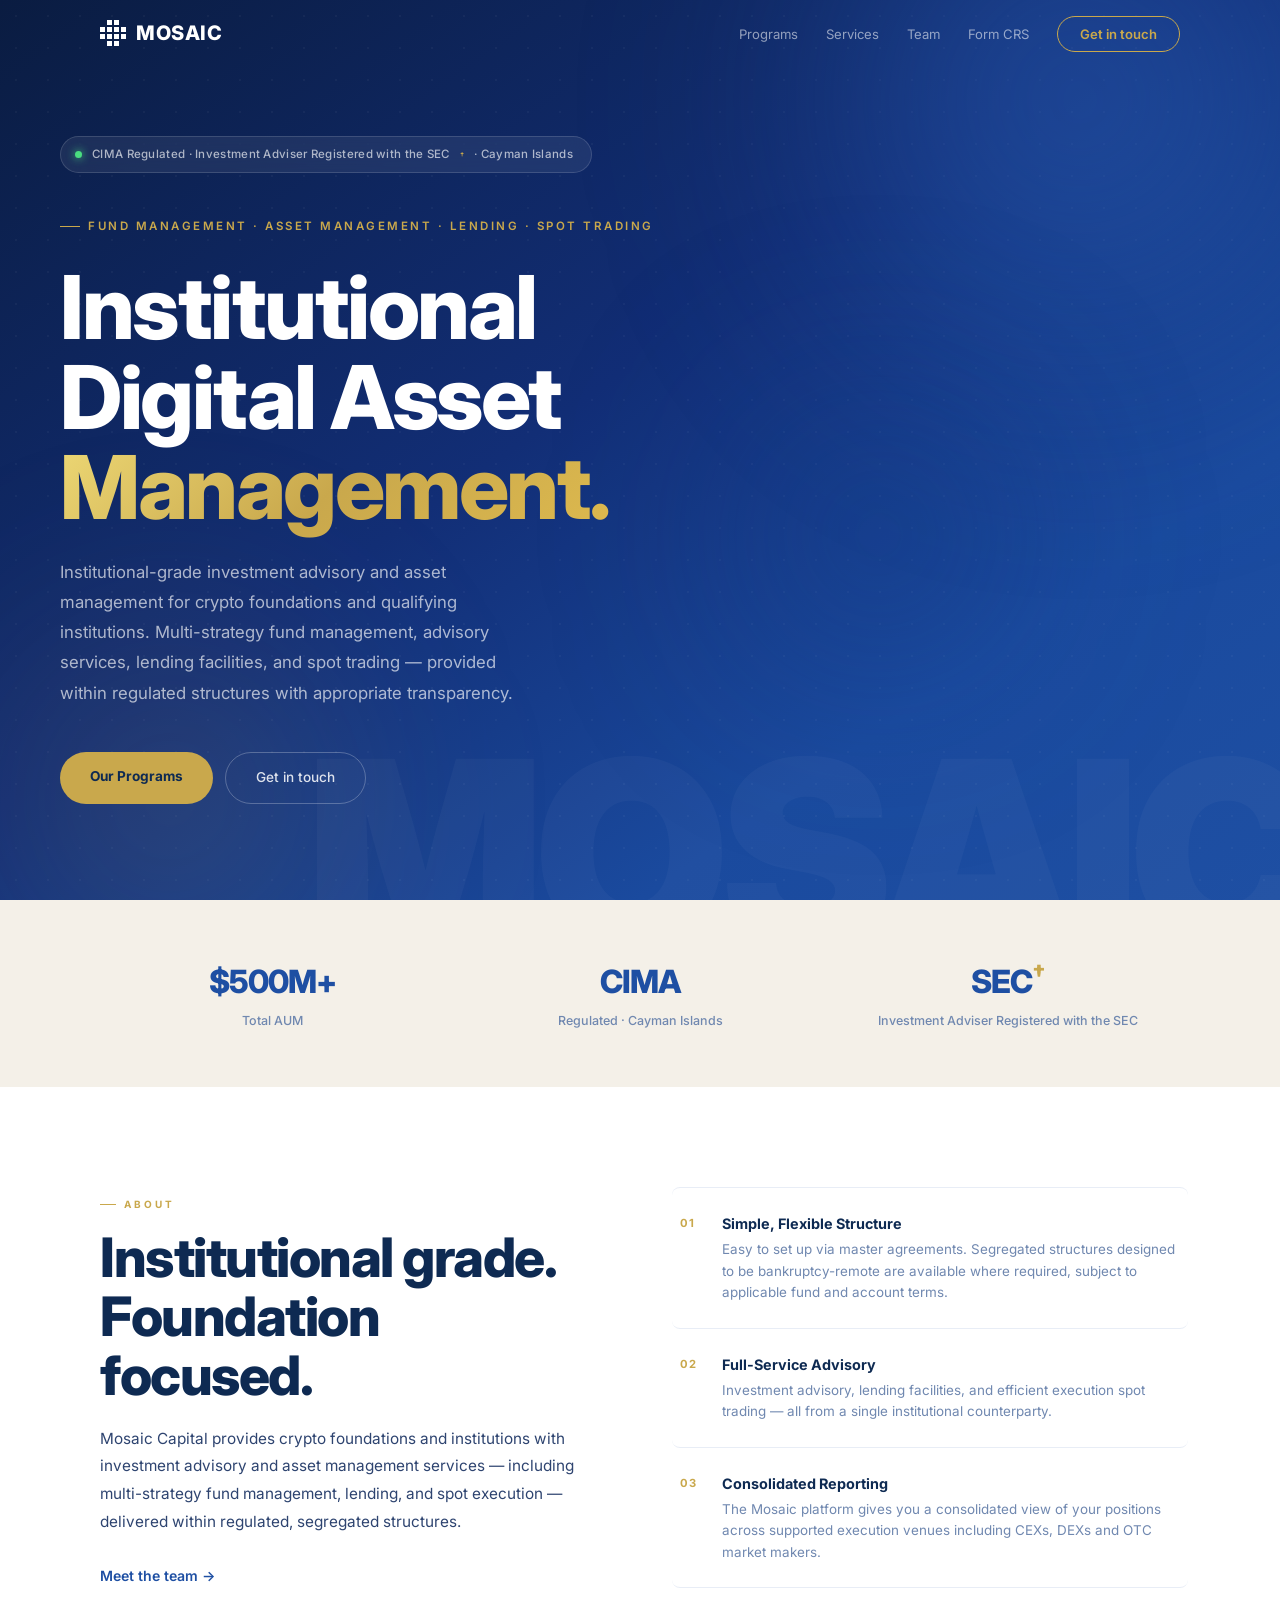
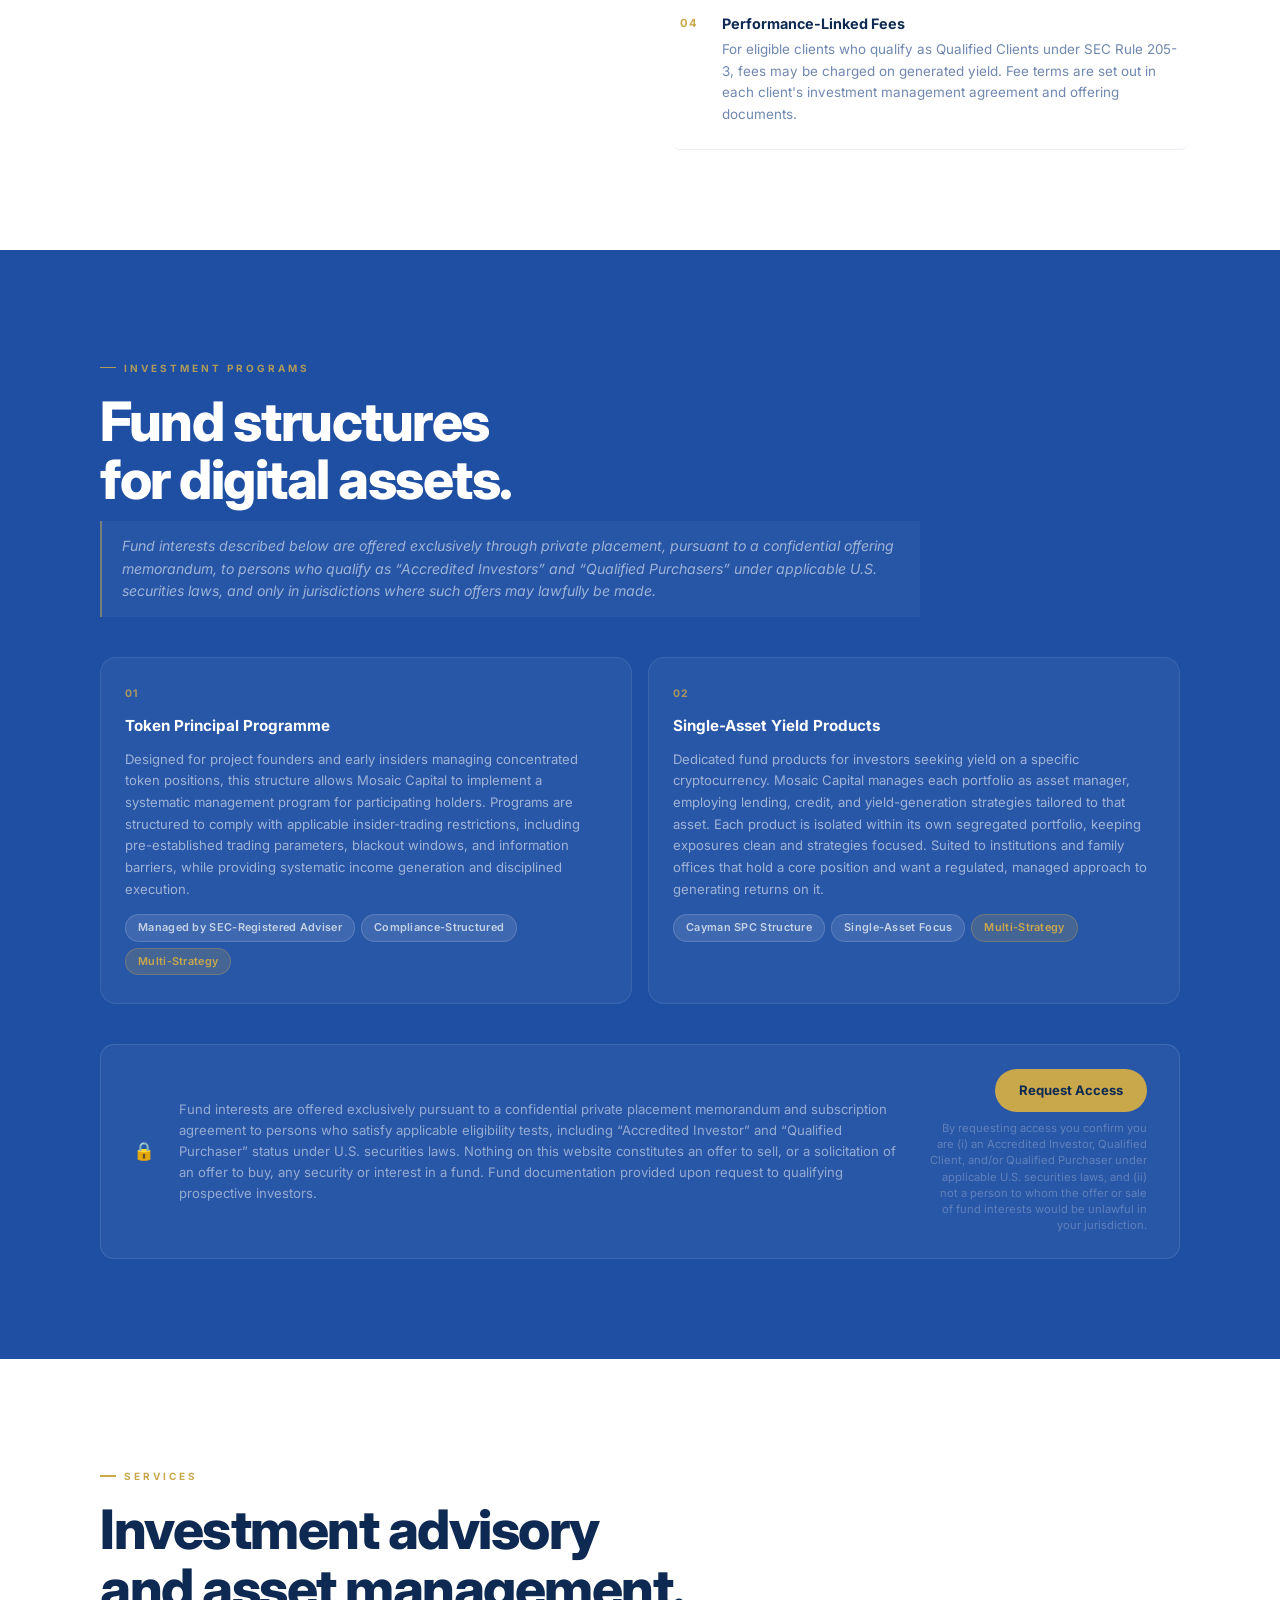
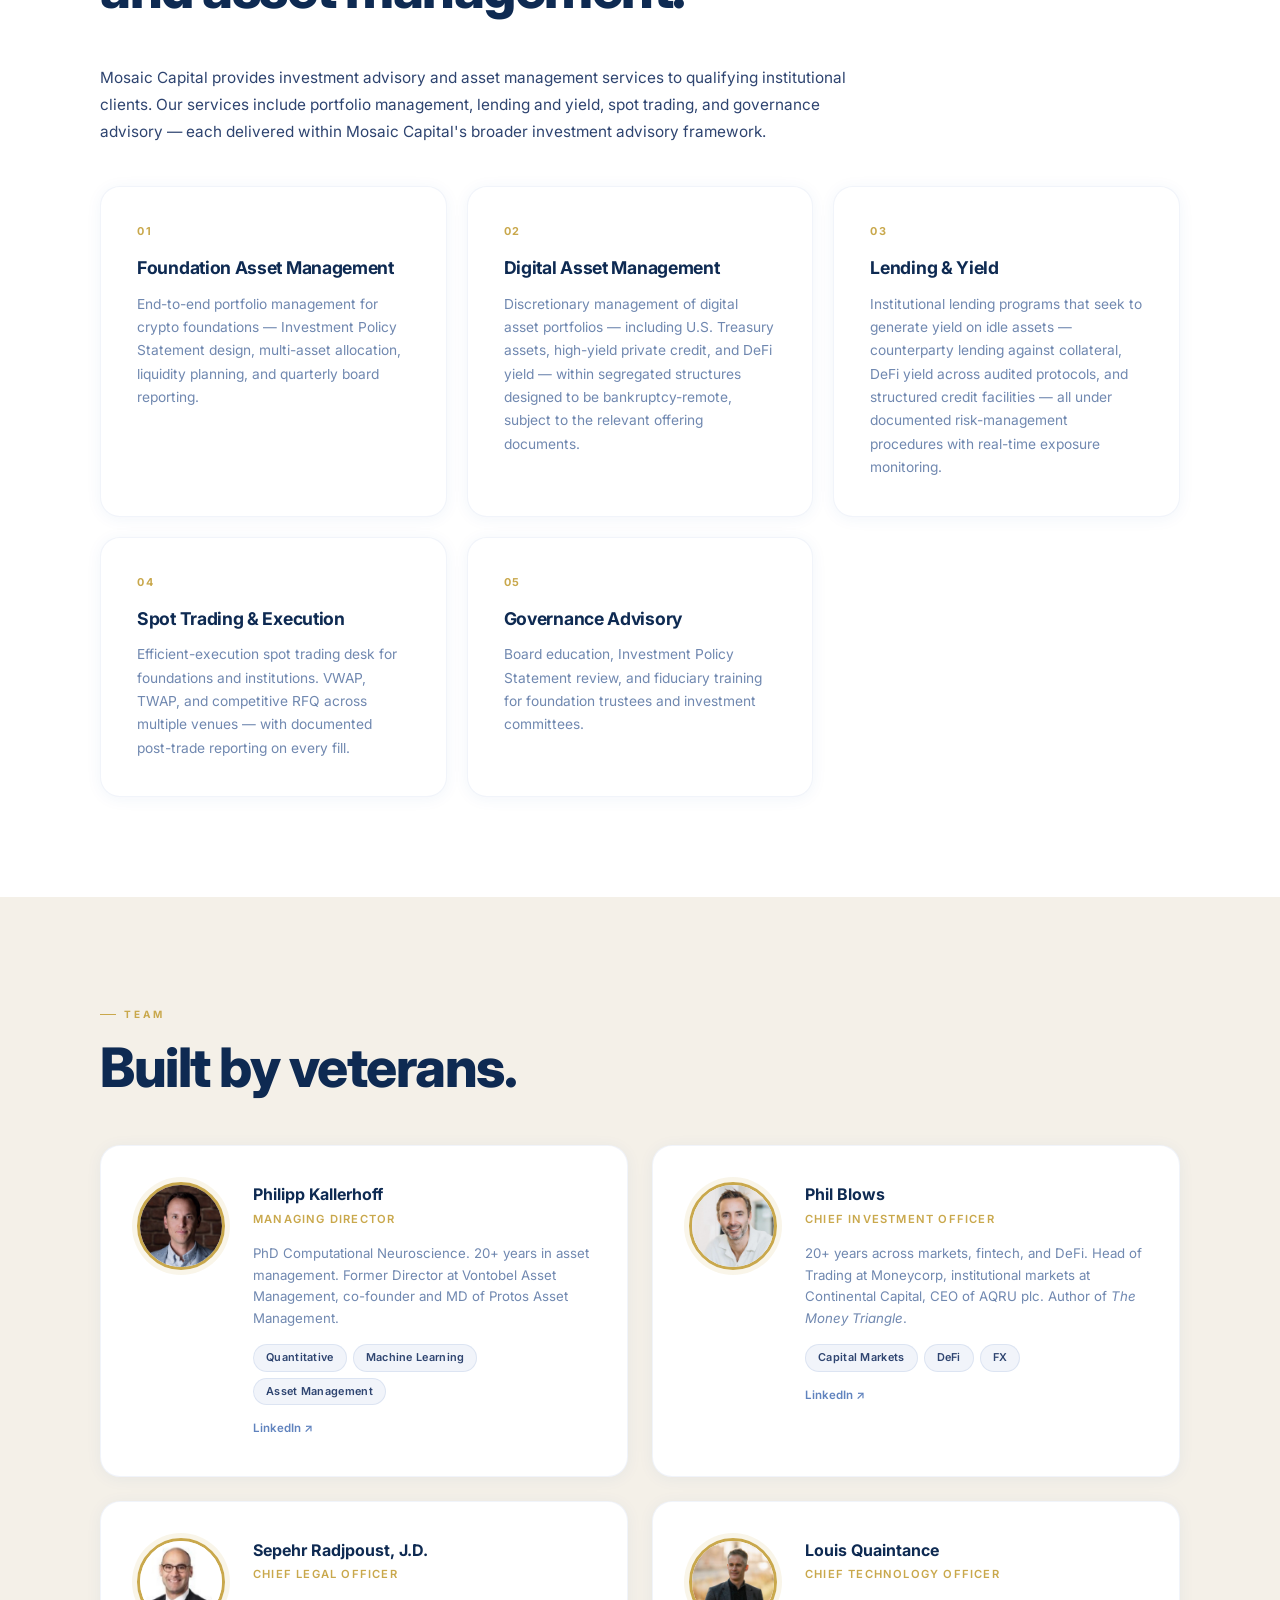
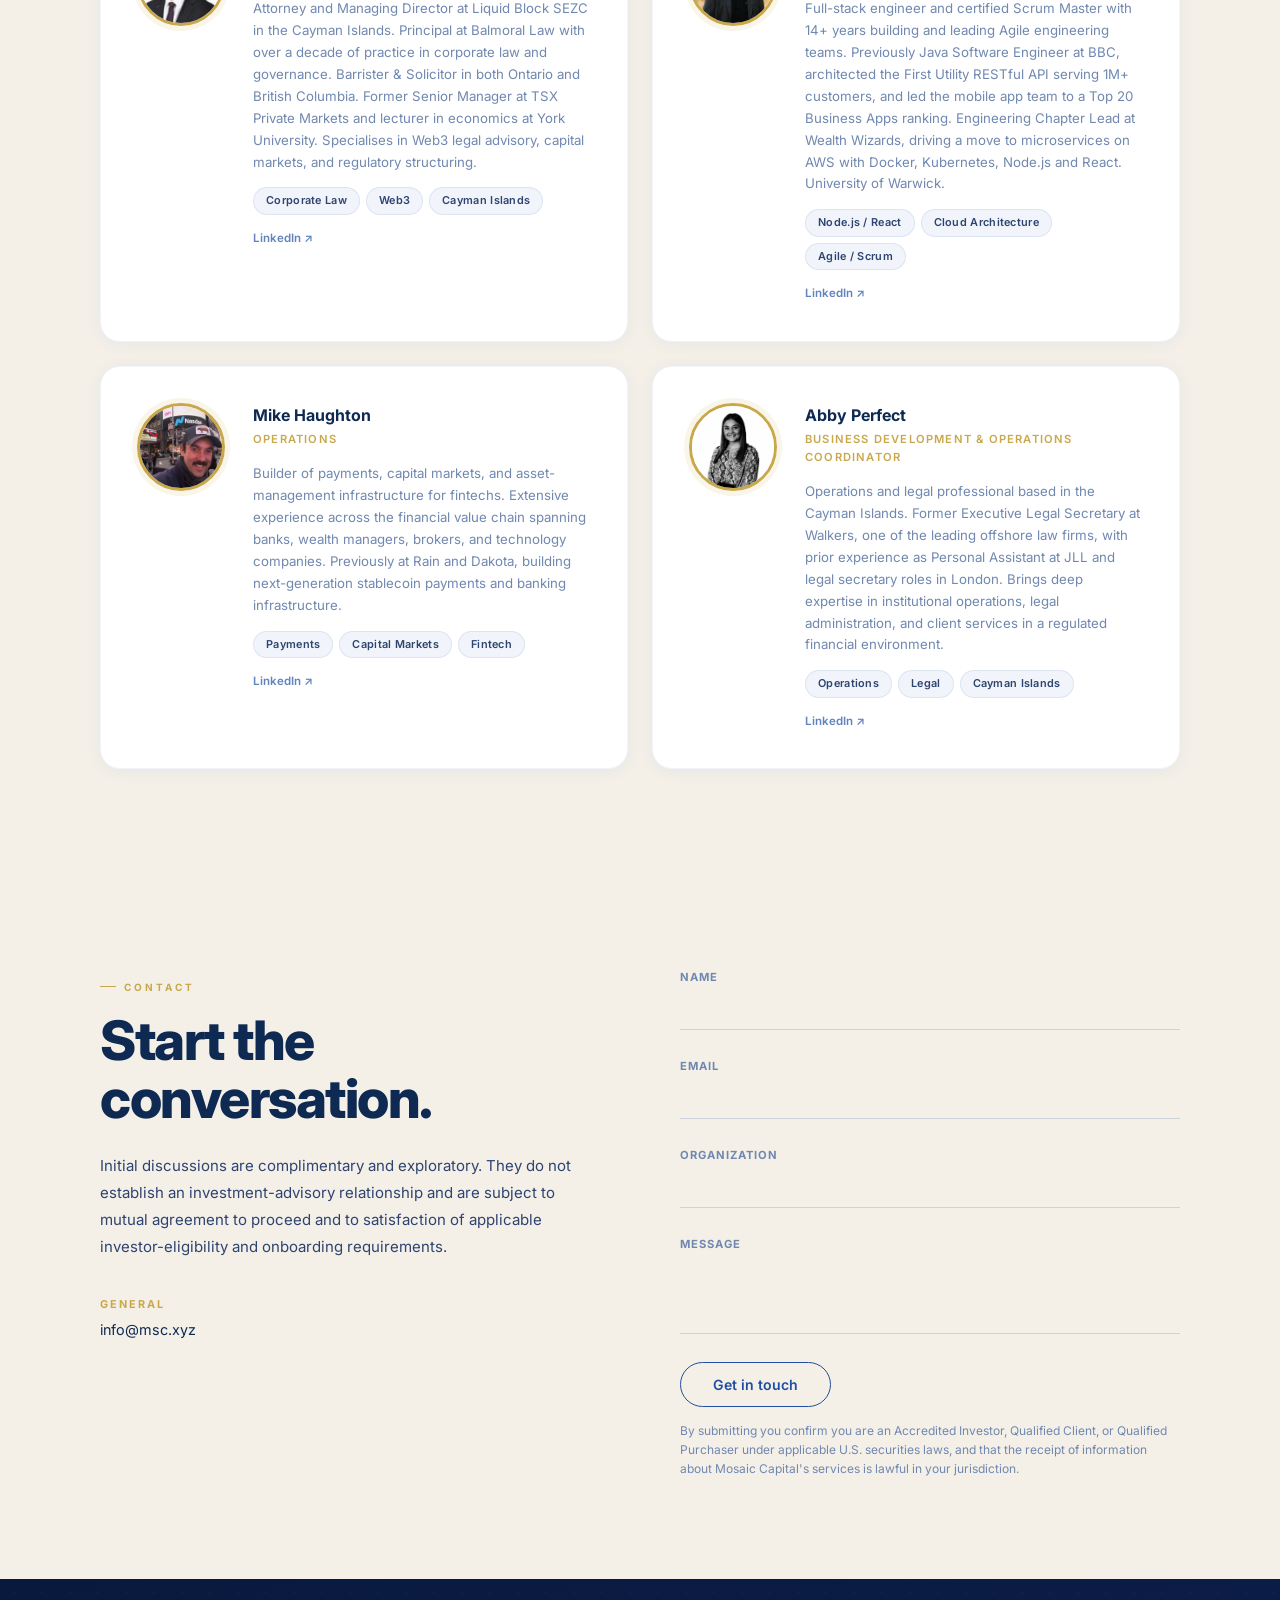
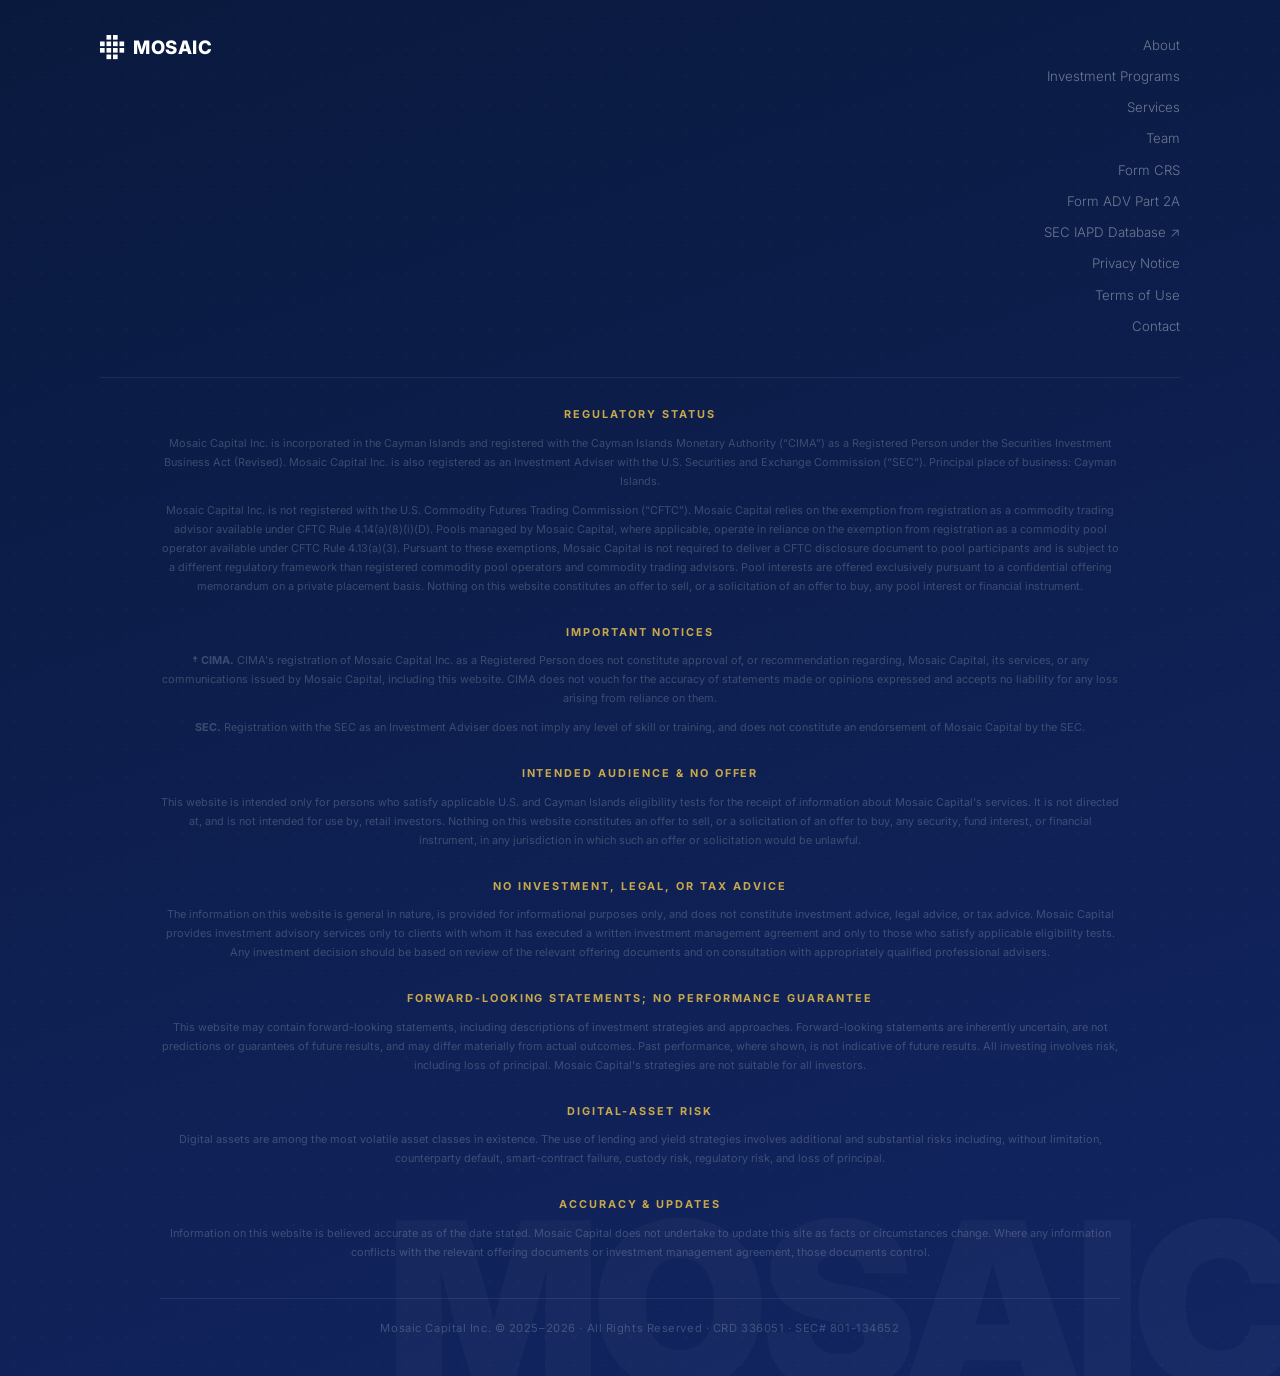
==== commit 5c399017: "Restore blue/Inter design with CHANGES_1.md surgical edits" ====
--- a/index.html
+++ b/index.html
@@ -1,621 +1,430 @@
 <!DOCTYPE html>
 <html lang="en">
 <head>
-<meta charset="UTF-8">
-<meta name="viewport" content="width=device-width, initial-scale=1.0">
-<title>Mosaic Capital — msc.xyz</title>
-<meta name="description" content="Mosaic Capital provides institutional investment advisory and asset management for crypto foundations and qualifying institutions — within regulated structures.">
-
-<link rel="preconnect" href="https://fonts.googleapis.com">
-<link rel="preconnect" href="https://fonts.gstatic.com" crossorigin>
-<link href="https://fonts.googleapis.com/css2?family=EB+Garamond:ital,wght@0,400;0,500;0,600;1,400&family=IBM+Plex+Mono:wght@300;400;500&family=IBM+Plex+Sans:wght@300;400;500;600&display=swap" rel="stylesheet">
-
-<style>
-  :root {
-    --bg: #0a0a0a;
-    --surface: #131313;
-    --surface-2: #1a1a1a;
-    --border: #2a2a2a;
-    --border-bright: #3a3a3a;
-    --text: #e8e8e3;
-    --text-dim: #8a8a85;
-    --text-faint: #5a5a55;
-    --accent: #c9a96e;
-    --accent-dim: #8a7548;
-
-    --serif: 'EB Garamond', 'Times New Roman', serif;
-    --sans: 'IBM Plex Sans', system-ui, sans-serif;
-    --mono: 'IBM Plex Mono', 'Courier New', monospace;
-  }
-
-  * { box-sizing: border-box; margin: 0; padding: 0; }
-  html { scroll-behavior: smooth; }
-  body {
-    background: var(--bg);
-    color: var(--text);
-    font-family: var(--sans);
-    font-weight: 300;
-    line-height: 1.65;
-    font-size: 16px;
-    -webkit-font-smoothing: antialiased;
-    overflow-x: hidden;
-  }
-
-  ::selection { background: var(--accent); color: var(--bg); }
-
-  body::before {
-    content: '';
-    position: fixed;
-    inset: 0;
-    background-image: radial-gradient(circle at 20% 0%, rgba(201, 169, 110, 0.04) 0%, transparent 50%),
-                      radial-gradient(circle at 80% 100%, rgba(201, 169, 110, 0.03) 0%, transparent 50%);
-    pointer-events: none;
-    z-index: 1;
-  }
-
-  body > * { position: relative; z-index: 2; }
-
-  .display { font-family: var(--serif); font-weight: 400; letter-spacing: -0.015em; line-height: 1.05; }
-  .label-mono { font-family: var(--mono); font-size: 0.72em; letter-spacing: 0.15em; text-transform: uppercase; }
-  .container { max-width: 1280px; margin: 0 auto; padding: 0 40px; }
-
-  a { color: inherit; text-decoration: none; transition: color 0.2s ease; }
-
-  nav.primary {
-    border-bottom: 1px solid var(--border);
-    padding: 22px 40px;
-    display: flex;
-    align-items: center;
-    justify-content: space-between;
-    background: rgba(10, 10, 10, 0.92);
-    backdrop-filter: blur(12px);
-    position: sticky;
-    top: 0;
-    z-index: 50;
-  }
-  nav.primary .logo { font-family: var(--serif); font-weight: 500; letter-spacing: 0.18em; font-size: 1.05em; }
-  nav.primary ul { display: flex; gap: 36px; list-style: none; }
-  nav.primary ul li a { color: var(--text-dim); font-size: 0.82em; letter-spacing: 0.04em; transition: color 0.2s; }
-  nav.primary ul li a:hover { color: var(--text); }
-
-  .hero { padding: 140px 0 110px; border-bottom: 1px solid var(--border); position: relative; }
-  .badge-row { display: flex; gap: 16px; flex-wrap: wrap; margin-bottom: 40px; color: var(--text-dim); }
-  .badge-row .label-mono { color: var(--text-dim); }
-  .sub-row {
-    color: var(--accent);
-    margin-bottom: 32px;
-    font-family: var(--mono);
-    font-size: 0.78em;
-    letter-spacing: 0.18em;
-    text-transform: uppercase;
-  }
-  .hero h1 { font-size: clamp(3rem, 6.5vw, 5.5rem); margin-bottom: 28px; max-width: 1000px; }
-  .hero h1 em { color: var(--accent); font-style: italic; font-weight: 400; }
-  .hero .lead { font-size: 1.18em; max-width: 780px; color: var(--text-dim); margin-bottom: 48px; line-height: 1.6; }
-  .cta-row { display: flex; gap: 14px; flex-wrap: wrap; }
-
-  .btn {
-    display: inline-flex;
-    align-items: center;
-    gap: 8px;
-    padding: 16px 28px;
-    border: 1px solid var(--border-bright);
-    color: var(--text);
-    font-family: var(--mono);
-    font-size: 0.78em;
-    letter-spacing: 0.12em;
-    text-transform: uppercase;
-    transition: all 0.25s ease;
-    cursor: pointer;
-    background: transparent;
-  }
-  .btn:hover { background: var(--surface); border-color: var(--accent); color: var(--accent); }
-  .btn.primary { background: var(--accent); color: var(--bg); border-color: var(--accent); }
-  .btn.primary:hover { background: transparent; color: var(--accent); }
-
-  .stats { display: grid; grid-template-columns: repeat(3, 1fr); gap: 1px; background: var(--border); border-bottom: 1px solid var(--border); }
-  .stat { background: var(--bg); padding: 56px 40px; }
-  .stat .num { font-family: var(--serif); font-size: 2.6em; line-height: 1; margin-bottom: 12px; color: var(--text); }
-  .stat .label { color: var(--text-dim); font-family: var(--mono); font-size: 0.72em; letter-spacing: 0.18em; text-transform: uppercase; }
-
-  section { padding: 130px 0; border-bottom: 1px solid var(--border); }
-  .eyebrow {
-    color: var(--accent);
-    font-family: var(--mono);
-    font-size: 0.72em;
-    letter-spacing: 0.22em;
-    text-transform: uppercase;
-    margin-bottom: 24px;
-    display: flex;
-    align-items: center;
-    gap: 14px;
-  }
-  .eyebrow::before { content: ''; width: 28px; height: 1px; background: var(--accent); }
-  section h2 { font-size: clamp(2.4rem, 4.5vw, 3.6rem); margin-bottom: 32px; max-width: 850px; }
-  .section-lead { max-width: 780px; color: var(--text-dim); font-size: 1.08em; margin-bottom: 56px; }
-  .eligibility-strip {
-    border-left: 2px solid var(--accent-dim);
-    padding: 14px 20px;
-    margin: 0 0 40px;
-    color: var(--text-dim);
-    font-size: 0.88em;
-    font-style: italic;
-    background: rgba(201, 169, 110, 0.04);
-    max-width: 820px;
-    line-height: 1.6;
-  }
-
-  .grid-2 { display: grid; grid-template-columns: repeat(auto-fit, minmax(420px, 1fr)); gap: 24px; }
-  .grid-3 { display: grid; grid-template-columns: repeat(auto-fit, minmax(320px, 1fr)); gap: 24px; }
-  .grid-4 { display: grid; grid-template-columns: repeat(auto-fit, minmax(260px, 1fr)); gap: 20px; }
-
-  .card {
-    background: var(--surface);
-    border: 1px solid var(--border);
-    padding: 36px 32px;
-    transition: all 0.3s ease;
-    position: relative;
-  }
-  .card:hover { border-color: var(--accent-dim); transform: translateY(-2px); }
-  .card .num { color: var(--accent); font-family: var(--mono); font-size: 0.78em; letter-spacing: 0.18em; margin-bottom: 24px; display: block; }
-  .card h3 { font-family: var(--serif); font-size: 1.6em; font-weight: 500; margin-bottom: 16px; line-height: 1.25; }
-  .card h4 { font-family: var(--serif); font-size: 1.35em; font-weight: 500; margin-bottom: 14px; line-height: 1.3; }
-  .card p { color: var(--text-dim); font-size: 0.96em; margin-bottom: 18px; line-height: 1.65; }
-  .card p:last-of-type { margin-bottom: 0; }
-  .card ul { list-style: none; padding: 0; margin-top: 16px; }
-  .card ul li {
-    color: var(--text-dim);
-    font-size: 0.92em;
-    padding: 8px 0 8px 22px;
-    position: relative;
-    border-top: 1px solid var(--border);
-    line-height: 1.5;
-  }
-  .card ul li:first-child { border-top: none; padding-top: 16px; }
-  .card ul li::before { content: '·'; position: absolute; left: 8px; color: var(--accent); font-size: 1.4em; line-height: 1; top: 12px; }
-  .card ul li:first-child::before { top: 18px; }
-
-  .tags { display: flex; gap: 8px; flex-wrap: wrap; margin-top: 20px; }
-  .tag {
-    font-family: var(--mono);
-    font-size: 0.7em;
-    padding: 5px 11px;
-    border: 1px solid var(--border-bright);
-    color: var(--text-dim);
-    letter-spacing: 0.08em;
-    text-transform: uppercase;
-  }
-  .tag.accent { color: var(--accent); border-color: var(--accent-dim); }
-
-  .access-box {
-    margin-top: 40px;
-    padding: 48px 40px;
-    background: var(--surface-2);
-    border: 1px solid var(--border);
-    text-align: center;
-  }
-  .access-box .lock { font-size: 1.6em; color: var(--accent); margin-bottom: 20px; display: inline-block; }
-  .access-box p { color: var(--text-dim); max-width: 760px; margin: 0 auto 24px; font-size: 0.96em; line-height: 1.65; }
-  .access-box small {
-    display: block;
-    margin-top: 16px;
-    font-size: 0.78em;
-    color: var(--text-faint);
-    max-width: 760px;
-    margin-left: auto;
-    margin-right: auto;
-    line-height: 1.55;
-  }
-
-  .team-grid { display: grid; grid-template-columns: repeat(auto-fit, minmax(300px, 1fr)); gap: 24px; }
-  .team-card { background: var(--surface); border: 1px solid var(--border); padding: 32px 28px; transition: border-color 0.25s ease; }
-  .team-card:hover { border-color: var(--accent-dim); }
-  .team-card .avatar {
-    width: 72px;
-    height: 72px;
-    border-radius: 50%;
-    background: linear-gradient(135deg, var(--surface-2), var(--bg));
-    border: 1px solid var(--border-bright);
-    display: flex;
-    align-items: center;
-    justify-content: center;
-    font-family: var(--serif);
-    font-weight: 500;
-    color: var(--accent);
-    margin-bottom: 22px;
-    font-size: 1.2em;
-    letter-spacing: 0.05em;
-  }
-  .team-card h4 { font-family: var(--serif); font-size: 1.25em; font-weight: 500; margin-bottom: 4px; }
-  .team-card .role { color: var(--accent); font-family: var(--mono); font-size: 0.72em; letter-spacing: 0.12em; text-transform: uppercase; margin-bottom: 18px; }
-  .team-card p { color: var(--text-dim); font-size: 0.88em; line-height: 1.6; margin-bottom: 16px; }
-  .team-card .linkedin { color: var(--text-faint); font-family: var(--mono); font-size: 0.7em; letter-spacing: 0.1em; text-transform: uppercase; transition: color 0.2s; }
-  .team-card .linkedin:hover { color: var(--accent); }
-
-  .form { display: grid; grid-template-columns: 1fr 1fr; gap: 14px; max-width: 720px; }
-  .form input, .form textarea {
-    background: var(--surface);
-    border: 1px solid var(--border);
-    color: var(--text);
-    padding: 16px 18px;
-    font-family: var(--sans);
-    font-weight: 300;
-    font-size: 0.95em;
-    width: 100%;
-    transition: border-color 0.2s;
-  }
-  .form input:focus, .form textarea:focus { outline: none; border-color: var(--accent); }
-  .form input::placeholder, .form textarea::placeholder { color: var(--text-faint); }
-  .form .full { grid-column: 1 / -1; }
-  .form-attestation { grid-column: 1 / -1; color: var(--text-dim); font-size: 0.82em; padding: 12px 0; line-height: 1.55; }
-
-  footer { background: var(--surface); padding: 100px 0 50px; }
-  .footer-grid { display: grid; grid-template-columns: 1fr 2fr; gap: 80px; margin-bottom: 70px; padding-bottom: 50px; border-bottom: 1px solid var(--border); }
-  .footer-grid .brand .logo { font-family: var(--serif); font-weight: 500; letter-spacing: 0.18em; font-size: 1.2em; margin-bottom: 18px; display: block; }
-  .footer-grid .brand p { color: var(--text-dim); font-size: 0.85em; margin-top: 12px; }
-  .footer-grid ul { list-style: none; columns: 2; column-gap: 50px; }
-  .footer-grid ul li { padding: 8px 0; }
-  .footer-grid ul li a { color: var(--text-dim); font-size: 0.88em; transition: color 0.2s; }
-  .footer-grid ul li a:hover { color: var(--accent); }
-
-  .disclosure { font-size: 0.83em; color: var(--text-dim); line-height: 1.7; max-width: 100%; }
-  .disclosure h6 {
-    font-family: var(--mono);
-    font-size: 0.78em;
-    color: var(--accent);
-    letter-spacing: 0.18em;
-    text-transform: uppercase;
-    margin: 28px 0 10px;
-    font-weight: 400;
-  }
-  .disclosure h6:first-child { margin-top: 0; }
-  .disclosure p { margin-bottom: 12px; }
-  .disclosure .copyright {
-    margin-top: 36px;
-    padding-top: 20px;
-    border-top: 1px solid var(--border);
-    color: var(--text-faint);
-    font-family: var(--mono);
-    font-size: 0.78em;
-    letter-spacing: 0.05em;
-  }
-
-  @media (max-width: 768px) {
-    nav.primary { padding: 18px 24px; }
-    nav.primary ul { gap: 16px; font-size: 0.78em; }
-    nav.primary ul li:nth-child(n+4) { display: none; }
-    .container { padding: 0 24px; }
-    .hero { padding: 80px 0 60px; }
-    section { padding: 80px 0; }
-    .footer-grid { grid-template-columns: 1fr; gap: 40px; }
-    .footer-grid ul { columns: 1; }
-    .stats { grid-template-columns: 1fr; }
-    .form { grid-template-columns: 1fr; }
-  }
-
-  .reveal { opacity: 0; transform: translateY(20px); transition: opacity 0.8s ease, transform 0.8s ease; }
-  .reveal.visible { opacity: 1; transform: translateY(0); }
-</style>
+  <meta charset="UTF-8" />
+  <meta name="viewport" content="width=device-width, initial-scale=1.0" />
+  <title>Mosaic Capital — msc.xyz</title>
+  <meta name="description" content="Mosaic Capital provides institutional investment advisory and asset management for crypto foundations and qualifying institutions — within regulated structures." />
+  <link rel="icon" type="image/svg+xml" href="favicon.svg" />
+  <link rel="stylesheet" href="styles.css" />
+  <link rel="preconnect" href="https://fonts.googleapis.com" />
+  <link href="https://fonts.googleapis.com/css2?family=Inter:wght@300;400;500;600;700;800;900&display=swap" rel="stylesheet" />
 </head>
 <body>
 
-<nav class="primary">
-  <a href="#" class="logo">MOSAIC</a>
-  <ul>
-    <li><a href="#programs">Programs</a></li>
-    <li><a href="#services">Services</a></li>
-    <li><a href="#team">Team</a></li>
-    <li><a href="form-crs.pdf" target="_blank" rel="noopener">Form CRS</a></li>
-    <li><a href="#contact">Get in touch</a></li>
-  </ul>
-</nav>
-
-<div class="container">
-<section class="hero" style="border-bottom: none;">
-  <div class="badge-row">
-    <span class="label-mono">CIMA Regulated</span>
-    <span style="color: var(--text-faint);">·</span>
-    <span class="label-mono">Investment Adviser Registered with the SEC†</span>
-    <span style="color: var(--text-faint);">·</span>
-    <span class="label-mono">Cayman Islands</span>
-  </div>
-  <div class="sub-row">Fund Management · Asset Management · Lending · Spot Trading</div>
-  <h1 class="display">Institutional <em>Digital Asset</em><br>Management.</h1>
-  <p class="lead">
-    Institutional-grade investment advisory and asset management for crypto foundations and qualifying institutions. Multi-strategy fund management, advisory services, lending facilities, and spot trading — provided within regulated structures with appropriate transparency.
-  </p>
-  <div class="cta-row">
-    <a class="btn primary" href="#programs">Our Programs</a>
-    <a class="btn" href="#contact">Get in touch</a>
-  </div>
-</section>
-</div>
-
-<div class="stats">
-  <div class="stat">
-    <div class="num">$500M+</div>
-    <div class="label">Total AUM</div>
-  </div>
-  <div class="stat">
-    <div class="num">CIMA</div>
-    <div class="label">Regulated · Cayman Islands</div>
-  </div>
-  <div class="stat">
-    <div class="num">SEC†</div>
-    <div class="label">Investment Adviser Registered with the SEC</div>
-  </div>
-</div>
-
-<section id="about">
-  <div class="container">
-    <div class="eyebrow">About</div>
-    <h2 class="display">Institutional grade.<br>Foundation focused.</h2>
-    <p class="section-lead">
-      Mosaic Capital provides crypto foundations and institutions with investment advisory and asset management services — including multi-strategy fund management, lending, and spot execution — delivered within regulated, segregated structures.
-    </p>
-    <a class="btn" href="#team">Meet the team →</a>
-    <div class="grid-4" style="margin-top: 72px;">
-      <div class="card">
-        <span class="num">01</span>
-        <h4>Simple, Flexible Structure</h4>
-        <p>Easy to set up via master agreements. Segregated structures designed to be bankruptcy-remote are available where required, subject to applicable fund and account terms.</p>
-      </div>
-      <div class="card">
-        <span class="num">02</span>
-        <h4>Full-Service Advisory</h4>
-        <p>Investment advisory, lending facilities, and efficient execution spot trading — all from a single institutional counterparty.</p>
-      </div>
-      <div class="card">
-        <span class="num">03</span>
-        <h4>Consolidated Reporting</h4>
-        <p>The Mosaic platform gives you a consolidated view of your positions across supported execution venues including CEXs, DEXs and OTC market makers.</p>
-      </div>
-      <div class="card">
-        <span class="num">04</span>
-        <h4>Performance-Linked Fees</h4>
-        <p>For eligible clients who qualify as Qualified Clients under SEC Rule 205-3, fees may be charged on generated yield. Fee terms are set out in each client's investment management agreement and offering documents.</p>
-      </div>
-    </div>
-  </div>
-</section>
-
-<section id="programs">
-  <div class="container">
-    <div class="eyebrow">Investment Programs</div>
-    <h2 class="display">Fund structures<br>for digital assets.</h2>
-    <p class="eligibility-strip">
-      Fund interests described below are offered exclusively through private placement, pursuant to a confidential offering memorandum, to persons who qualify as "Accredited Investors" and "Qualified Purchasers" under applicable U.S. securities laws, and only in jurisdictions where such offers may lawfully be made.
-    </p>
-    <div class="grid-2">
-      <div class="card">
-        <span class="num">01</span>
-        <h3>Token Principal Programme</h3>
-        <p>Designed for project founders and early insiders managing concentrated token positions, this structure allows Mosaic Capital to implement a systematic management program for participating holders. Programs are structured to comply with applicable insider-trading restrictions, including pre-established trading parameters, blackout windows, and information barriers, while providing systematic income generation and disciplined execution.</p>
-        <div class="tags">
-          <span class="tag">Managed by SEC-Registered Adviser</span>
-          <span class="tag">Compliance-Structured</span>
-          <span class="tag accent">Multi-Strategy</span>
-        </div>
-      </div>
-      <div class="card">
-        <span class="num">02</span>
-        <h3>Single-Asset Yield Products</h3>
-        <p>Dedicated fund products for investors seeking yield on a specific cryptocurrency. Mosaic Capital manages each portfolio as asset manager, employing lending, credit, and yield-generation strategies tailored to that asset. Each product is isolated within its own segregated portfolio, keeping exposures clean and strategies focused. Suited to institutions and family offices that hold a core position and want a professionally managed approach to generating returns on it.</p>
-        <div class="tags">
-          <span class="tag">Cayman SPC Structure</span>
-          <span class="tag">Single-Asset Focus</span>
-          <span class="tag accent">Multi-Strategy</span>
-        </div>
-      </div>
-    </div>
-    <div class="access-box">
-      <span class="lock">🔒</span>
-      <p>Fund interests are offered exclusively pursuant to a confidential private placement memorandum and subscription agreement to persons who satisfy applicable eligibility tests, including "Accredited Investor" and "Qualified Purchaser" status under U.S. securities laws. Nothing on this website constitutes an offer to sell, or a solicitation of an offer to buy, any security or interest in a fund. Fund documentation provided upon request to qualifying prospective investors.</p>
-      <a class="btn" href="#contact">Request Access</a>
-      <small>By requesting access you confirm you are (i) an Accredited Investor, Qualified Client, and/or Qualified Purchaser under applicable U.S. securities laws, and (ii) not a person to whom the offer or sale of fund interests would be unlawful in your jurisdiction.</small>
-    </div>
-  </div>
-</section>
-
-<section id="services">
-  <div class="container">
-    <div class="eyebrow">Services</div>
-    <h2 class="display">Investment advisory<br>and asset management.</h2>
-    <p class="section-lead">
-      Mosaic Capital provides investment advisory and asset management services to qualifying institutional clients. Our services include portfolio management, lending and yield, spot trading, and governance advisory — each delivered within Mosaic Capital's broader investment advisory framework.
-    </p>
-    <div class="grid-2">
-      <div class="card">
-        <span class="num">01</span>
-        <h3>Foundation Asset Management</h3>
-        <p>End-to-end portfolio management for crypto foundations — Investment Policy Statement design, multi-asset allocation, liquidity planning, and quarterly board reporting.</p>
-      </div>
-      <div class="card">
-        <span class="num">02</span>
-        <h3>Digital Asset Management</h3>
-        <p>Discretionary management of digital asset portfolios — including U.S. Treasury assets, high-yield private credit, and DeFi yield — within segregated structures designed to be bankruptcy-remote, subject to the relevant offering documents.</p>
-      </div>
-      <div class="card">
-        <span class="num">03</span>
-        <h3>Lending &amp; Yield</h3>
-        <p>Institutional lending programs that seek to generate yield on idle assets. Mosaic Capital deploys client capital into vetted DeFi protocols, institutional counterparties, and structured credit, under documented risk-management procedures.</p>
-        <ul>
-          <li>Counterparty lending against collateral, on terms set out in written agreements</li>
-          <li>DeFi yield strategies across audited protocols</li>
-          <li>Structured credit and private lending facilities</li>
-          <li>Subject to real-time exposure monitoring</li>
-        </ul>
-      </div>
-      <div class="card">
-        <span class="num">04</span>
-        <h3>Spot Trading &amp; Execution</h3>
-        <p>Efficient-execution spot trading desk for foundations and institutions. VWAP, TWAP, and competitive RFQ across multiple venues — with documented post-trade reporting on every fill.</p>
-      </div>
-      <div class="card">
-        <span class="num">05</span>
-        <h3>Governance Advisory</h3>
-        <p>Board education, Investment Policy Statement review, and fiduciary training for foundation trustees and investment committees.</p>
-      </div>
-    </div>
-  </div>
-</section>
-
-<section id="team">
-  <div class="container">
-    <div class="eyebrow">Team</div>
-    <h2 class="display">Built by veterans.</h2>
-    <div class="team-grid" style="margin-top: 56px;">
-      <div class="team-card">
-        <div class="avatar">PK</div>
-        <h4>Philipp Kallerhoff</h4>
-        <div class="role">Managing Director</div>
-        <p>PhD Computational Neuroscience. 20+ years in asset management. Former Director at Vontobel Asset Management, co-founder and MD of Protos Asset Management.</p>
-        <div class="tags" style="margin-bottom: 16px;">
-          <span class="tag">Quantitative</span>
-          <span class="tag">Machine Learning</span>
-          <span class="tag">Asset Management</span>
-        </div>
-        <a class="linkedin" href="https://www.linkedin.com/in/philipp-kallerhoff-50a96b12/">LinkedIn ↗</a>
-      </div>
-      <div class="team-card">
-        <div class="avatar">PB</div>
-        <h4>Phil Blows</h4>
-        <div class="role">Chief Investment Officer</div>
-        <p>20+ years across markets, fintech, and DeFi. Head of Trading at Moneycorp, institutional markets at Continental Capital, CEO of AQRU plc. Author of <em>The Money Triangle</em>.</p>
-        <div class="tags" style="margin-bottom: 16px;">
-          <span class="tag">Capital Markets</span>
-          <span class="tag">DeFi</span>
-          <span class="tag">FX</span>
-        </div>
-        <a class="linkedin" href="https://www.linkedin.com/in/philipblows/">LinkedIn ↗</a>
-      </div>
-      <div class="team-card">
-        <div class="avatar">SR</div>
-        <h4>Sepehr Radjpoust, J.D.</h4>
-        <div class="role">Chief Legal Officer</div>
-        <p>Attorney and Managing Director at Liquid Block SEZC in the Cayman Islands. Principal at Balmoral Law with over a decade of practice in corporate law and governance. Barrister &amp; Solicitor in both Ontario and British Columbia. Former Senior Manager at TSX Private Markets and lecturer in economics at York University. Specialises in Web3 legal advisory, capital markets, and regulatory structuring.</p>
-        <div class="tags" style="margin-bottom: 16px;">
-          <span class="tag">Corporate Law</span>
-          <span class="tag">Web3</span>
-          <span class="tag">Cayman Islands</span>
-        </div>
-        <a class="linkedin" href="https://www.linkedin.com/in/sradj/">LinkedIn ↗</a>
-      </div>
-      <div class="team-card">
-        <div class="avatar">LQ</div>
-        <h4>Louis Quaintance</h4>
-        <div class="role">Chief Technology Officer</div>
-        <p>Full-stack engineer and certified Scrum Master with 14+ years building and leading Agile engineering teams. Previously Java Software Engineer at BBC, architected the First Utility RESTful API serving 1M+ customers, and led the mobile app team to a Top 20 Business Apps ranking. Engineering Chapter Lead at Wealth Wizards, driving a move to microservices on AWS with Docker, Kubernetes, Node.js and React. University of Warwick.</p>
-        <div class="tags" style="margin-bottom: 16px;">
-          <span class="tag">Node.js / React</span>
-          <span class="tag">Cloud Architecture</span>
-          <span class="tag">Agile / Scrum</span>
-        </div>
-        <a class="linkedin" href="https://www.linkedin.com/in/louis-quaintance-4a7746139/">LinkedIn ↗</a>
-      </div>
-      <div class="team-card">
-        <div class="avatar">MH</div>
-        <h4>Mike Haughton</h4>
-        <div class="role">Operations</div>
-        <p>Builder of payments, capital markets, and asset-management infrastructure for fintechs. Extensive experience across the financial value chain spanning banks, wealth managers, brokers, and technology companies. Previously at Rain and Dakota, building next-generation stablecoin payments and banking infrastructure.</p>
-        <div class="tags" style="margin-bottom: 16px;">
-          <span class="tag">Payments</span>
-          <span class="tag">Capital Markets</span>
-          <span class="tag">Fintech</span>
-        </div>
-        <a class="linkedin" href="https://www.linkedin.com/in/mike-haughton-6ba395156/">LinkedIn ↗</a>
-      </div>
-      <div class="team-card">
-        <div class="avatar">AP</div>
-        <h4>Abby Perfect</h4>
-        <div class="role">Business Development &amp; Operations Coordinator</div>
-        <p>Operations and legal professional based in the Cayman Islands. Former Executive Legal Secretary at Walkers, one of the leading offshore law firms, with prior experience as Personal Assistant at JLL and legal secretary roles in London. Brings deep expertise in institutional operations, legal administration, and client services in a regulated financial environment.</p>
-        <div class="tags" style="margin-bottom: 16px;">
-          <span class="tag">Operations</span>
-          <span class="tag">Legal</span>
-          <span class="tag">Cayman Islands</span>
-        </div>
-        <a class="linkedin" href="https://www.linkedin.com/in/abby-perfect-720670a9/">LinkedIn ↗</a>
-      </div>
-    </div>
-  </div>
-</section>
-
-<section id="contact">
-  <div class="container">
-    <div class="eyebrow">Contact</div>
-    <h2 class="display">Start the conversation.</h2>
-    <p class="section-lead">
-      Initial discussions are complimentary and exploratory. They do not establish an investment-advisory relationship and are subject to mutual agreement to proceed and to satisfaction of applicable investor-eligibility and onboarding requirements.
-    </p>
-    <p style="margin-bottom: 32px; color: var(--text-dim);"><strong style="color: var(--text);">General</strong> &nbsp; info@msc.xyz</p>
-    <form class="form" action="https://formspree.io/f/xwvanbey" method="POST">
-      <input type="text" name="name" placeholder="Name" required>
-      <input type="email" name="email" placeholder="Email" required>
-      <input type="text" name="organization" class="full" placeholder="Organization">
-      <textarea name="message" rows="4" class="full" placeholder="Message"></textarea>
-      <div class="form-attestation">
-        By submitting you confirm you are an Accredited Investor, Qualified Client, or Qualified Purchaser under applicable U.S. securities laws, and that the receipt of information about Mosaic Capital's services is lawful in your jurisdiction.
-      </div>
-      <button class="btn primary full" type="submit">Get in touch</button>
-    </form>
-  </div>
-</section>
-
-<footer>
-  <div class="container">
-    <div class="footer-grid">
-      <div class="brand">
-        <span class="logo">MOSAIC</span>
-        <p>Institutional Digital Asset Management</p>
-      </div>
-      <ul>
-        <li><a href="#about">About</a></li>
-        <li><a href="#programs">Investment Programs</a></li>
+  <!-- NAV -->
+  <nav id="navbar">
+    <div class="nav-inner">
+      <a href="#" class="logo">
+        <svg class="logo-svg" viewBox="0 0 178 28" fill="none" xmlns="http://www.w3.org/2000/svg" aria-label="Mosaic Capital">
+          <rect x="7"  y="0"  width="5" height="5" fill="white"/>
+          <rect x="14" y="0"  width="5" height="5" fill="white"/>
+          <rect x="0"  y="7"  width="5" height="5" fill="white"/>
+          <rect x="7"  y="7"  width="5" height="5" fill="white"/>
+          <rect x="14" y="7"  width="5" height="5" fill="white"/>
+          <rect x="21" y="7"  width="5" height="5" fill="white"/>
+          <rect x="0"  y="14" width="5" height="5" fill="white"/>
+          <rect x="7"  y="14" width="5" height="5" fill="white"/>
+          <rect x="14" y="14" width="5" height="5" fill="white"/>
+          <rect x="21" y="14" width="5" height="5" fill="white"/>
+          <rect x="7"  y="21" width="5" height="5" fill="white"/>
+          <rect x="14" y="21" width="5" height="5" fill="white"/>
+          <text x="36" y="20" font-family="'Inter',-apple-system,sans-serif" font-size="20" font-weight="800" fill="white" letter-spacing="0.5">MOSAIC</text>
+        </svg>
+      </a>
+      <ul class="nav-links">
+        <li><a href="#programs">Programs</a></li>
         <li><a href="#services">Services</a></li>
         <li><a href="#team">Team</a></li>
         <li><a href="form-crs.pdf" target="_blank" rel="noopener">Form CRS</a></li>
-        <li><a href="form-adv-2a.pdf" target="_blank" rel="noopener">Form ADV Part 2A</a></li>
-        <li><a href="https://adviserinfo.sec.gov/firm/summary/336051" target="_blank" rel="noopener">SEC IAPD Database &#8599;</a></li>
-        <li><a href="privacy.html">Privacy Notice</a></li>
-        <li><a href="terms.html">Terms of Use</a></li>
-        <li><a href="#contact">Contact</a></li>
+        <li><a href="#contact" class="nav-cta">Get in touch</a></li>
       </ul>
-    </div>
-    <div class="disclosure">
-      <h6>Regulatory Status</h6>
-      <p>Mosaic Capital Inc. is incorporated in the Cayman Islands and registered with the Cayman Islands Monetary Authority ("CIMA") as a Registered Person under the Securities Investment Business Act (Revised). Mosaic Capital Inc. is also registered as an Investment Adviser with the U.S. Securities and Exchange Commission ("SEC"). Principal place of business: Cayman Islands.</p>
-      <p>Mosaic Capital Inc. is not registered with the U.S. Commodity Futures Trading Commission ("CFTC"). Mosaic Capital relies on the exemption from registration as a commodity trading advisor available under CFTC Rule 4.14(a)(8)(i)(D). Pools managed by Mosaic Capital, where applicable, operate in reliance on the exemption from registration as a commodity pool operator available under CFTC Rule 4.13(a)(3). Pursuant to these exemptions, Mosaic Capital is not required to deliver a CFTC disclosure document to pool participants and is subject to a different regulatory framework than registered commodity pool operators and commodity trading advisors. Pool interests are offered exclusively pursuant to a confidential offering memorandum on a private placement basis. Nothing on this website constitutes an offer to sell, or a solicitation of an offer to buy, any pool interest or financial instrument.</p>
-      <h6>Important Notices</h6>
-      <p><strong>† CIMA.</strong> CIMA's registration of Mosaic Capital Inc. as a Registered Person does not constitute approval of, or recommendation regarding, Mosaic Capital, its services, or any communications issued by Mosaic Capital, including this website. CIMA does not vouch for the accuracy of statements made or opinions expressed and accepts no liability for any loss arising from reliance on them.</p>
-      <p><strong>SEC.</strong> Registration with the SEC as an Investment Adviser does not imply any level of skill or training, and does not constitute an endorsement of Mosaic Capital by the SEC.</p>
-      <h6>Intended Audience &amp; No Offer</h6>
-      <p>This website is intended only for persons who satisfy applicable U.S. and Cayman Islands eligibility tests for the receipt of information about Mosaic Capital's services. It is not directed at, and is not intended for use by, retail investors. Nothing on this website constitutes an offer to sell, or a solicitation of an offer to buy, any security, fund interest, or financial instrument, in any jurisdiction in which such an offer or solicitation would be unlawful.</p>
-      <h6>No Investment, Legal, or Tax Advice</h6>
-      <p>The information on this website is general in nature, is provided for informational purposes only, and does not constitute investment advice, legal advice, or tax advice. Mosaic Capital provides investment advisory services only to clients with whom it has executed a written investment management agreement and only to those who satisfy applicable eligibility tests. Any investment decision should be based on review of the relevant offering documents and on consultation with appropriately qualified professional advisers.</p>
-      <h6>Forward-Looking Statements; No Performance Guarantee</h6>
-      <p>This website may contain forward-looking statements, including descriptions of investment strategies and approaches. Forward-looking statements are inherently uncertain, are not predictions or guarantees of future results, and may differ materially from actual outcomes. Past performance, where shown, is not indicative of future results. All investing involves risk, including loss of principal. Mosaic Capital's strategies are not suitable for all investors.</p>
-      <h6>Digital-Asset Risk</h6>
-      <p>Digital assets are among the most volatile asset classes in existence. The use of lending and yield strategies involves additional and substantial risks including, without limitation, counterparty default, smart-contract failure, custody risk, regulatory risk, and loss of principal.</p>
-      <h6>Accuracy &amp; Updates</h6>
-      <p>Information on this website is believed accurate as of the date stated. Mosaic Capital does not undertake to update this site as facts or circumstances change. Where any information conflicts with the relevant offering documents or investment management agreement, those documents control.</p>
-      <p class="copyright">Mosaic Capital Inc. &copy; 2025&ndash;2026 &middot; All Rights Reserved &middot; CRD 336051 &middot; SEC# 801-134652</p>
-    </div>
-  </div>
-</footer>
-
-<script>
-  const observer = new IntersectionObserver((entries) => {
-    entries.forEach(entry => {
-      if (entry.isIntersecting) entry.target.classList.add('visible');
-    });
-  }, { threshold: 0.1, rootMargin: '0px 0px -50px 0px' });
-
-  document.querySelectorAll('section, .card, .team-card').forEach(el => {
-    el.classList.add('reveal');
-    observer.observe(el);
-  });
-</script>
-
+      <button class="hamburger" id="hamburger" aria-label="Menu">
+        <span></span><span></span><span></span>
+      </button>
+    </div>
+  </nav>
+
+  <!-- HERO -->
+  <section id="hero">
+    <div class="hero-bg">
+      <div class="orb orb-1"></div>
+      <div class="orb orb-2"></div>
+      <div class="orb orb-3"></div>
+    </div>
+    <div class="hero-inner">
+      <div class="hero-badge">
+        <span class="badge-dot"></span>
+        CIMA Regulated · Investment Adviser Registered with the SEC<span class="fn-sup">†</span> · Cayman Islands
+      </div>
+      <div class="hero-text">
+        <span class="eyebrow">Fund Management · Asset Management · Lending · Spot Trading</span>
+        <h1>Institutional Digital Asset<br/><span class="hero-accent">Management.</span></h1>
+        <p>Institutional-grade investment advisory and asset management for crypto foundations and qualifying institutions. Multi-strategy fund management, advisory services, lending facilities, and spot trading — provided within regulated structures with appropriate transparency.</p>
+        <div class="hero-actions">
+          <a href="#programs" class="btn-fill">Our Programs</a>
+          <a href="#contact" class="btn-line">Get in touch</a>
+        </div>
+      </div>
+    </div>
+  </section>
+
+  <!-- PROGRAM METRICS -->
+  <section id="metrics" class="section s-cream" style="padding:56px 0">
+    <div class="container">
+      <div style="display:grid;grid-template-columns:repeat(3,1fr);gap:24px;text-align:center" class="metrics-grid">
+        <div>
+          <div style="font-size:2rem;font-weight:800;color:var(--blue);letter-spacing:-1px">$500M+</div>
+          <div style="font-size:0.78rem;color:var(--muted);margin-top:4px;font-weight:500">Total AUM</div>
+        </div>
+        <div>
+          <div style="font-size:2rem;font-weight:800;color:var(--blue);letter-spacing:-1px">CIMA</div>
+          <div style="font-size:0.78rem;color:var(--muted);margin-top:4px;font-weight:500">Regulated · Cayman Islands</div>
+        </div>
+        <div>
+          <div style="font-size:2rem;font-weight:800;color:var(--blue);letter-spacing:-1px">SEC<span class="fn-sup" style="color:var(--gold)">†</span></div>
+          <div style="font-size:0.78rem;color:var(--muted);margin-top:4px;font-weight:500">Investment Adviser Registered with the SEC</div>
+        </div>
+      </div>
+    </div>
+  </section>
+
+  <!-- ABOUT -->
+  <section id="about" class="section s-white">
+    <div class="container">
+      <div class="about-layout">
+        <div class="about-left">
+          <span class="label">About</span>
+          <h2>Institutional grade.<br/>Foundation focused.</h2>
+          <p>Mosaic Capital provides crypto foundations and institutions with investment advisory and asset management services — including multi-strategy fund management, lending, and spot execution — delivered within regulated, segregated structures.</p>
+          <a href="#team" class="text-link">Meet the team →</a>
+        </div>
+        <div class="about-right">
+          <div class="pillar">
+            <span class="pillar-n">01</span>
+            <div>
+              <strong>Simple, Flexible Structure</strong>
+              <p>Easy to set up via master agreements. Segregated structures designed to be bankruptcy-remote are available where required, subject to applicable fund and account terms.</p>
+            </div>
+          </div>
+          <div class="pillar">
+            <span class="pillar-n">02</span>
+            <div>
+              <strong>Full-Service Advisory</strong>
+              <p>Investment advisory, lending facilities, and efficient execution spot trading — all from a single institutional counterparty.</p>
+            </div>
+          </div>
+          <div class="pillar">
+            <span class="pillar-n">03</span>
+            <div>
+              <strong>Consolidated Reporting</strong>
+              <p>The Mosaic platform gives you a consolidated view of your positions across supported execution venues including CEXs, DEXs and OTC market makers.</p>
+            </div>
+          </div>
+          <div class="pillar">
+            <span class="pillar-n">04</span>
+            <div>
+              <strong>Performance-Linked Fees</strong>
+              <p>For eligible clients who qualify as Qualified Clients under SEC Rule 205-3, fees may be charged on generated yield. Fee terms are set out in each client's investment management agreement and offering documents.</p>
+            </div>
+          </div>
+        </div>
+      </div>
+    </div>
+  </section>
+
+  <!-- FUND STRUCTURES -->
+  <section id="programs" class="section s-blue">
+    <div class="container">
+      <span class="label light">Investment Programs</span>
+      <h2 class="light">Fund structures<br/>for digital assets.</h2>
+      <p class="eligibility-strip">
+        Fund interests described below are offered exclusively through private placement, pursuant to a confidential offering memorandum, to persons who qualify as &ldquo;Accredited Investors&rdquo; and &ldquo;Qualified Purchasers&rdquo; under applicable U.S. securities laws, and only in jurisdictions where such offers may lawfully be made.
+      </p>
+      <div class="strat-grid" style="margin-top:40px;grid-template-columns:repeat(2,1fr)">
+        <div class="strat-card">
+          <span class="strat-n">01</span>
+          <h4>Token Principal Programme</h4>
+          <p>Designed for project founders and early insiders managing concentrated token positions, this structure allows Mosaic Capital to implement a systematic management program for participating holders. Programs are structured to comply with applicable insider-trading restrictions, including pre-established trading parameters, blackout windows, and information barriers, while providing systematic income generation and disciplined execution.</p>
+          <div class="tags"><span>Managed by SEC-Registered Adviser</span><span>Compliance-Structured</span><span class="tag accent">Multi-Strategy</span></div>
+        </div>
+        <div class="strat-card">
+          <span class="strat-n">02</span>
+          <h4>Single-Asset Yield Products</h4>
+          <p>Dedicated fund products for investors seeking yield on a specific cryptocurrency. Mosaic Capital manages each portfolio as asset manager, employing lending, credit, and yield-generation strategies tailored to that asset. Each product is isolated within its own segregated portfolio, keeping exposures clean and strategies focused. Suited to institutions and family offices that hold a core position and want a regulated, managed approach to generating returns on it.</p>
+          <div class="tags"><span>Cayman SPC Structure</span><span>Single-Asset Focus</span><span class="tag accent">Multi-Strategy</span></div>
+        </div>
+      </div>
+      <div style="margin-top:40px;padding:24px 32px;background:rgba(255,255,255,0.05);border:1px solid rgba(255,255,255,0.1);border-radius:14px;display:flex;align-items:center;gap:24px;flex-wrap:wrap">
+        <span style="font-size:1.1rem;flex-shrink:0">🔒</span>
+        <p style="flex:1;min-width:200px;font-size:0.82rem;color:rgba(255,255,255,0.5);line-height:1.6;margin:0">Fund interests are offered exclusively pursuant to a confidential private placement memorandum and subscription agreement to persons who satisfy applicable eligibility tests, including &ldquo;Accredited Investor&rdquo; and &ldquo;Qualified Purchaser&rdquo; status under U.S. securities laws. Nothing on this website constitutes an offer to sell, or a solicitation of an offer to buy, any security or interest in a fund. Fund documentation provided upon request to qualifying prospective investors.</p>
+        <div style="display:flex;flex-direction:column;align-items:flex-end;gap:8px;flex-shrink:0">
+          <a href="#contact" class="btn-fill-sm">Request Access</a>
+          <span style="font-size:0.7rem;color:rgba(255,255,255,0.25);max-width:220px;text-align:right;line-height:1.45">By requesting access you confirm you are (i) an Accredited Investor, Qualified Client, and/or Qualified Purchaser under applicable U.S. securities laws, and (ii) not a person to whom the offer or sale of fund interests would be unlawful in your jurisdiction.</span>
+        </div>
+      </div>
+    </div>
+  </section>
+
+  <!-- SERVICES -->
+  <section id="services" class="section s-white">
+    <div class="container">
+      <span class="label">Services</span>
+      <h2>Investment advisory<br/>and asset management.</h2>
+      <p class="section-lead">
+        Mosaic Capital provides investment advisory and asset management services to qualifying institutional clients. Our services include portfolio management, lending and yield, spot trading, and governance advisory — each delivered within Mosaic Capital's broader investment advisory framework.
+      </p>
+      <div class="services-grid services-grid-3">
+        <div class="svc-card">
+          <span class="svc-num">01</span>
+          <h3>Foundation Asset Management</h3>
+          <p>End-to-end portfolio management for crypto foundations — Investment Policy Statement design, multi-asset allocation, liquidity planning, and quarterly board reporting.</p>
+        </div>
+        <div class="svc-card">
+          <span class="svc-num">02</span>
+          <h3>Digital Asset Management</h3>
+          <p>Discretionary management of digital asset portfolios — including U.S. Treasury assets, high-yield private credit, and DeFi yield — within segregated structures designed to be bankruptcy-remote, subject to the relevant offering documents.</p>
+        </div>
+        <div class="svc-card">
+          <span class="svc-num">03</span>
+          <h3>Lending &amp; Yield</h3>
+          <p>Institutional lending programs that seek to generate yield on idle assets — counterparty lending against collateral, DeFi yield across audited protocols, and structured credit facilities — all under documented risk-management procedures with real-time exposure monitoring.</p>
+        </div>
+        <div class="svc-card">
+          <span class="svc-num">04</span>
+          <h3>Spot Trading &amp; Execution</h3>
+          <p>Efficient-execution spot trading desk for foundations and institutions. VWAP, TWAP, and competitive RFQ across multiple venues — with documented post-trade reporting on every fill.</p>
+        </div>
+        <div class="svc-card">
+          <span class="svc-num">05</span>
+          <h3>Governance Advisory</h3>
+          <p>Board education, Investment Policy Statement review, and fiduciary training for foundation trustees and investment committees.</p>
+        </div>
+      </div>
+    </div>
+  </section>
+
+
+  <!-- TEAM -->
+  <section id="team" class="section s-cream">
+    <div class="container">
+      <span class="label">Team</span>
+      <h2>Built by veterans.</h2>
+      <div class="team-grid">
+        <div class="team-card">
+          <div class="team-photo-wrap">
+            <img src="pk.jpg" alt="Philipp Kallerhoff" class="team-photo" onerror="this.style.display='none';this.nextElementSibling.style.display='flex'" />
+            <div class="team-avatar-fallback" style="display:none">PK</div>
+          </div>
+          <div class="team-body">
+            <h4>Philipp Kallerhoff</h4>
+            <span class="team-role">Managing Director</span>
+            <p>PhD Computational Neuroscience. 20+ years in asset management. Former Director at Vontobel Asset Management, co-founder and MD of Protos Asset Management.</p>
+            <div class="tags">
+              <span>Quantitative</span><span>Machine Learning</span><span>Asset Management</span>
+            </div>
+            <a href="https://www.linkedin.com/in/philipp-kallerhoff-50a96b12/" class="team-linkedin" target="_blank" rel="noopener">LinkedIn ↗</a>
+          </div>
+        </div>
+        <div class="team-card">
+          <div class="team-photo-wrap">
+            <img src="pb.jpg" alt="Phil Blows" class="team-photo" onerror="this.style.display='none';this.nextElementSibling.style.display='flex'" />
+            <div class="team-avatar-fallback" style="display:none">PB</div>
+          </div>
+          <div class="team-body">
+            <h4>Phil Blows</h4>
+            <span class="team-role">Chief Investment Officer</span>
+            <p>20+ years across markets, fintech, and DeFi. Head of Trading at Moneycorp, institutional markets at Continental Capital, CEO of AQRU plc. Author of <em>The Money Triangle</em>.</p>
+            <div class="tags">
+              <span>Capital Markets</span><span>DeFi</span><span>FX</span>
+            </div>
+            <a href="https://www.linkedin.com/in/philipblows/" class="team-linkedin" target="_blank" rel="noopener">LinkedIn ↗</a>
+          </div>
+        </div>
+        <div class="team-card">
+          <div class="team-photo-wrap">
+            <img src="sr.jpg" alt="Sepehr Radjpoust" class="team-photo" onerror="this.style.display='none';this.nextElementSibling.style.display='flex'" />
+            <div class="team-avatar-fallback" style="display:none">SR</div>
+          </div>
+          <div class="team-body">
+            <h4>Sepehr Radjpoust, J.D.</h4>
+            <span class="team-role">Chief Legal Officer</span>
+            <p>Attorney and Managing Director at Liquid Block SEZC in the Cayman Islands. Principal at Balmoral Law with over a decade of practice in corporate law and governance. Barrister &amp; Solicitor in both Ontario and British Columbia. Former Senior Manager at TSX Private Markets and lecturer in economics at York University. Specialises in Web3 legal advisory, capital markets, and regulatory structuring.</p>
+            <div class="tags">
+              <span>Corporate Law</span><span>Web3</span><span>Cayman Islands</span>
+            </div>
+            <a href="https://www.linkedin.com/in/sradj/" class="team-linkedin" target="_blank" rel="noopener">LinkedIn ↗</a>
+          </div>
+        </div>
+        <div class="team-card">
+          <div class="team-photo-wrap">
+            <img src="lq.jpg" alt="Louis Quaintance" class="team-photo" onerror="this.style.display='none';this.nextElementSibling.style.display='flex'" />
+            <div class="team-avatar-fallback" style="display:none">LQ</div>
+          </div>
+          <div class="team-body">
+            <h4>Louis Quaintance</h4>
+            <span class="team-role">Chief Technology Officer</span>
+            <p>Full-stack engineer and certified Scrum Master with 14+ years building and leading Agile engineering teams. Previously Java Software Engineer at BBC, architected the First Utility RESTful API serving 1M+ customers, and led the mobile app team to a Top 20 Business Apps ranking. Engineering Chapter Lead at Wealth Wizards, driving a move to microservices on AWS with Docker, Kubernetes, Node.js and React. University of Warwick.</p>
+            <div class="tags">
+              <span>Node.js / React</span><span>Cloud Architecture</span><span>Agile / Scrum</span>
+            </div>
+            <a href="https://www.linkedin.com/in/louis-quaintance-4a7746139/" class="team-linkedin" target="_blank" rel="noopener">LinkedIn ↗</a>
+          </div>
+        </div>
+        <div class="team-card">
+          <div class="team-photo-wrap">
+            <img src="mh.jpg" alt="Mike Haughton" class="team-photo" onerror="this.style.display='none';this.nextElementSibling.style.display='flex'" />
+            <div class="team-avatar-fallback" style="display:none">MH</div>
+          </div>
+          <div class="team-body">
+            <h4>Mike Haughton</h4>
+            <span class="team-role">Operations</span>
+            <p>Builder of payments, capital markets, and asset-management infrastructure for fintechs. Extensive experience across the financial value chain spanning banks, wealth managers, brokers, and technology companies. Previously at Rain and Dakota, building next-generation stablecoin payments and banking infrastructure.</p>
+            <div class="tags">
+              <span>Payments</span><span>Capital Markets</span><span>Fintech</span>
+            </div>
+            <a href="https://www.linkedin.com/in/mike-haughton-6ba395156/" class="team-linkedin" target="_blank" rel="noopener">LinkedIn ↗</a>
+          </div>
+        </div>
+        <div class="team-card">
+          <div class="team-photo-wrap">
+            <img src="ap.jpg" alt="Abby Perfect" class="team-photo" onerror="this.style.display='none';this.nextElementSibling.style.display='flex'" />
+            <div class="team-avatar-fallback" style="display:none">AP</div>
+          </div>
+          <div class="team-body">
+            <h4>Abby Perfect</h4>
+            <span class="team-role">Business Development &amp; Operations Coordinator</span>
+            <p>Operations and legal professional based in the Cayman Islands. Former Executive Legal Secretary at Walkers, one of the leading offshore law firms, with prior experience as Personal Assistant at JLL and legal secretary roles in London. Brings deep expertise in institutional operations, legal administration, and client services in a regulated financial environment.</p>
+            <div class="tags">
+              <span>Operations</span><span>Legal</span><span>Cayman Islands</span>
+            </div>
+            <a href="https://www.linkedin.com/in/abby-perfect-720670a9/" class="team-linkedin" target="_blank" rel="noopener">LinkedIn ↗</a>
+          </div>
+        </div>
+      </div>
+    </div>
+  </section>
+
+
+  <!-- CONTACT -->
+  <section id="contact" class="section s-cream">
+    <div class="container">
+      <div class="contact-layout">
+        <div class="contact-left">
+          <span class="label">Contact</span>
+          <h2>Start the conversation.</h2>
+          <p>Initial discussions are complimentary and exploratory. They do not establish an investment-advisory relationship and are subject to mutual agreement to proceed and to satisfaction of applicable investor-eligibility and onboarding requirements.</p>
+          <div class="contact-links">
+            <div><strong>General</strong><span>info@msc.xyz</span></div>
+          </div>
+        </div>
+        <form id="contactForm" class="contact-form" action="https://formspree.io/f/xwvanbey" method="POST">
+          <div class="field">
+            <label>Name</label>
+            <input type="text" name="name" required />
+          </div>
+          <div class="field">
+            <label>Email</label>
+            <input type="email" name="email" required />
+          </div>
+          <div class="field">
+            <label>Organization</label>
+            <input type="text" name="org" />
+          </div>
+          <div class="field">
+            <label>Message</label>
+            <textarea name="message" rows="3"></textarea>
+          </div>
+          <button type="submit" class="btn-submit">Get in touch</button>
+          <p class="fine-print">By submitting you confirm you are an Accredited Investor, Qualified Client, or Qualified Purchaser under applicable U.S. securities laws, and that the receipt of information about Mosaic Capital's services is lawful in your jurisdiction.</p>
+        </form>
+      </div>
+    </div>
+  </section>
+
+  <!-- FOOTER -->
+  <footer>
+    <div class="footer-inner">
+      <div class="footer-top">
+        <div class="footer-brand">
+          <svg class="logo-svg" viewBox="0 0 178 28" fill="none" xmlns="http://www.w3.org/2000/svg" aria-label="Mosaic Capital">
+            <rect x="7"  y="0"  width="5" height="5" fill="white"/>
+            <rect x="14" y="0"  width="5" height="5" fill="white"/>
+            <rect x="0"  y="7"  width="5" height="5" fill="white"/>
+            <rect x="7"  y="7"  width="5" height="5" fill="white"/>
+            <rect x="14" y="7"  width="5" height="5" fill="white"/>
+            <rect x="21" y="7"  width="5" height="5" fill="white"/>
+            <rect x="0"  y="14" width="5" height="5" fill="white"/>
+            <rect x="7"  y="14" width="5" height="5" fill="white"/>
+            <rect x="14" y="14" width="5" height="5" fill="white"/>
+            <rect x="21" y="14" width="5" height="5" fill="white"/>
+            <rect x="7"  y="21" width="5" height="5" fill="white"/>
+            <rect x="14" y="21" width="5" height="5" fill="white"/>
+            <text x="36" y="20" font-family="'Inter',-apple-system,sans-serif" font-size="20" font-weight="800" fill="white" letter-spacing="0.5">MOSAIC</text>
+            </svg>
+        </div>
+        <nav class="footer-nav">
+          <a href="#about">About</a>
+          <a href="#programs">Investment Programs</a>
+          <a href="#services">Services</a>
+          <a href="#team">Team</a>
+          <a href="form-crs.pdf" target="_blank" rel="noopener">Form CRS</a>
+          <a href="form-adv-2a.pdf" target="_blank" rel="noopener">Form ADV Part 2A</a>
+          <a href="https://adviserinfo.sec.gov/firm/summary/336051" target="_blank" rel="noopener">SEC IAPD Database &#8599;</a>
+          <a href="privacy.html">Privacy Notice</a>
+          <a href="terms.html">Terms of Use</a>
+          <a href="#contact">Contact</a>
+        </nav>
+      </div>
+      <div class="footer-bottom">
+        <div class="disclosure">
+          <h6>Regulatory Status</h6>
+          <p>
+            Mosaic Capital Inc. is incorporated in the Cayman Islands and registered with the Cayman Islands Monetary Authority (&ldquo;CIMA&rdquo;) as a Registered Person under the Securities Investment Business Act (Revised). Mosaic Capital Inc. is also registered as an Investment Adviser with the U.S. Securities and Exchange Commission (&ldquo;SEC&rdquo;). Principal place of business: Cayman Islands.
+          </p>
+          <p>
+            Mosaic Capital Inc. is not registered with the U.S. Commodity Futures Trading Commission (&ldquo;CFTC&rdquo;). Mosaic Capital relies on the exemption from registration as a commodity trading advisor available under CFTC Rule 4.14(a)(8)(i)(D). Pools managed by Mosaic Capital, where applicable, operate in reliance on the exemption from registration as a commodity pool operator available under CFTC Rule 4.13(a)(3). Pursuant to these exemptions, Mosaic Capital is not required to deliver a CFTC disclosure document to pool participants and is subject to a different regulatory framework than registered commodity pool operators and commodity trading advisors. Pool interests are offered exclusively pursuant to a confidential offering memorandum on a private placement basis. Nothing on this website constitutes an offer to sell, or a solicitation of an offer to buy, any pool interest or financial instrument.
+          </p>
+
+          <h6>Important Notices</h6>
+          <p>
+            <strong>&dagger; CIMA.</strong> CIMA's registration of Mosaic Capital Inc. as a Registered Person does not constitute approval of, or recommendation regarding, Mosaic Capital, its services, or any communications issued by Mosaic Capital, including this website. CIMA does not vouch for the accuracy of statements made or opinions expressed and accepts no liability for any loss arising from reliance on them.
+          </p>
+          <p>
+            <strong>SEC.</strong> Registration with the SEC as an Investment Adviser does not imply any level of skill or training, and does not constitute an endorsement of Mosaic Capital by the SEC.
+          </p>
+
+          <h6>Intended Audience &amp; No Offer</h6>
+          <p>
+            This website is intended only for persons who satisfy applicable U.S. and Cayman Islands eligibility tests for the receipt of information about Mosaic Capital's services. It is not directed at, and is not intended for use by, retail investors. Nothing on this website constitutes an offer to sell, or a solicitation of an offer to buy, any security, fund interest, or financial instrument, in any jurisdiction in which such an offer or solicitation would be unlawful.
+          </p>
+
+          <h6>No Investment, Legal, or Tax Advice</h6>
+          <p>
+            The information on this website is general in nature, is provided for informational purposes only, and does not constitute investment advice, legal advice, or tax advice. Mosaic Capital provides investment advisory services only to clients with whom it has executed a written investment management agreement and only to those who satisfy applicable eligibility tests. Any investment decision should be based on review of the relevant offering documents and on consultation with appropriately qualified professional advisers.
+          </p>
+
+          <h6>Forward-Looking Statements; No Performance Guarantee</h6>
+          <p>
+            This website may contain forward-looking statements, including descriptions of investment strategies and approaches. Forward-looking statements are inherently uncertain, are not predictions or guarantees of future results, and may differ materially from actual outcomes. Past performance, where shown, is not indicative of future results. All investing involves risk, including loss of principal. Mosaic Capital's strategies are not suitable for all investors.
+          </p>
+
+          <h6>Digital-Asset Risk</h6>
+          <p>
+            Digital assets are among the most volatile asset classes in existence. The use of lending and yield strategies involves additional and substantial risks including, without limitation, counterparty default, smart-contract failure, custody risk, regulatory risk, and loss of principal.
+          </p>
+
+          <h6>Accuracy &amp; Updates</h6>
+          <p>
+            Information on this website is believed accurate as of the date stated. Mosaic Capital does not undertake to update this site as facts or circumstances change. Where any information conflicts with the relevant offering documents or investment management agreement, those documents control.
+          </p>
+
+          <p class="copyright">Mosaic Capital Inc. &copy; 2025&ndash;2026 &middot; All Rights Reserved &middot; CRD 336051 &middot; SEC# 801-134652</p>
+        </div>
+      </div>
+    </div>
+  </footer>
+
+  <script src="script.js"></script>
 </body>
 </html>
--- a/styles.css
+++ b/styles.css
@@ -0,0 +1,824 @@
+/* =============================================
+   MOSAIC CAPITAL · msc.xyz
+   Modern · Clean · Institutional
+   Navy #1e4fa3 · Cream #f4f0e8 · Gold #c9a84c
+   ============================================= */
+
+:root {
+  --blue:       #1e4fa3;
+  --blue-dark:  #163d8a;
+  --blue-light: #2d66c0;
+  --cream:      #f4f0e8;
+  --cream-2:    #eae5d8;
+  --white:      #ffffff;
+  --gold:       #c9a84c;
+  --gold-hi:    #ddb94e;
+  --gold-lt:    #edd875;
+  --ink:        #0e2a52;
+  --ink-2:      #2e4470;
+  --muted:      #7088b0;
+  --border:     rgba(30,79,163,0.1);
+  --border-w:   rgba(255,255,255,0.12);
+  --font:       'Inter', -apple-system, BlinkMacSystemFont, sans-serif;
+  --ease:       cubic-bezier(0.22, 1, 0.36, 1);
+  --max:        1160px;
+}
+
+/* ── RESET ─────────────────────────── */
+*,*::before,*::after{box-sizing:border-box;margin:0;padding:0}
+html{scroll-behavior:smooth}
+body{font-family:var(--font);color:var(--ink);background:var(--white);line-height:1.6;-webkit-font-smoothing:antialiased}
+a{text-decoration:none;color:inherit}
+ul{list-style:none}
+img{max-width:100%;display:block}
+
+/* ── LAYOUT ────────────────────────── */
+.container{max-width:var(--max);margin:0 auto;padding:0 40px}
+.section{padding:100px 0;scroll-margin-top:80px}
+.s-white{background:var(--white)}
+.s-cream{background:var(--cream)}
+.s-blue{background:var(--blue)}
+
+/* ── TYPOGRAPHY HELPERS ─────────────── */
+.label{
+  display:inline-flex;align-items:center;gap:8px;
+  font-size:10px;font-weight:700;
+  letter-spacing:3px;text-transform:uppercase;
+  color:var(--gold);margin-bottom:16px
+}
+.label::before{
+  content:'';display:inline-block;
+  width:16px;height:1.5px;background:var(--gold);
+  flex-shrink:0
+}
+.label.light{color:rgba(201,168,76,0.85)}
+.label.light::before{background:rgba(201,168,76,0.85)}
+h2{
+  font-size:clamp(2.2rem,4.5vw,3.4rem);
+  font-weight:800;line-height:1.08;
+  letter-spacing:-1.5px;color:var(--ink);
+  margin-bottom:24px
+}
+h2.light{color:var(--white)}
+.section-intro{
+  font-size:1.05rem;color:var(--ink-2);
+  max-width:600px;line-height:1.75;
+  margin-bottom:60px
+}
+
+/* ── BUTTONS ────────────────────────── */
+.btn-fill{
+  display:inline-block;background:var(--gold);
+  color:var(--ink);font-weight:700;font-size:0.85rem;
+  padding:14px 30px;border-radius:100px;
+  position:relative;overflow:hidden;
+  transition:background 0.2s var(--ease),transform 0.2s var(--ease),box-shadow 0.2s
+}
+.btn-fill::after{
+  content:'';position:absolute;
+  top:0;left:-100%;width:50%;height:100%;
+  background:linear-gradient(90deg,transparent,rgba(255,255,255,0.28),transparent);
+  animation:btn-shimmer 3.5s ease-in-out infinite
+}
+@keyframes btn-shimmer{0%{left:-100%}50%,100%{left:200%}}
+.btn-fill:hover{background:var(--gold-hi);transform:translateY(-2px);box-shadow:0 8px 24px rgba(201,168,76,0.35)}
+.btn-line{
+  display:inline-block;background:transparent;
+  color:rgba(255,255,255,0.85);font-size:0.85rem;font-weight:500;
+  padding:14px 30px;border-radius:100px;
+  border:1px solid rgba(255,255,255,0.25);
+  transition:border-color 0.2s,color 0.2s,background 0.2s
+}
+.btn-line:hover{border-color:var(--gold);color:var(--gold);background:rgba(201,168,76,0.06)}
+.text-link{
+  font-size:0.88rem;font-weight:600;color:var(--blue);
+  display:inline-flex;align-items:center;gap:6px;
+  transition:gap 0.2s var(--ease)
+}
+.text-link:hover{gap:10px}
+.btn-fill-sm{
+  display:inline-block;background:var(--gold);
+  color:var(--ink);font-weight:700;font-size:0.82rem;
+  padding:11px 24px;border-radius:100px;
+  transition:background 0.2s,transform 0.2s
+}
+.btn-fill-sm:hover{background:var(--gold-hi);transform:translateY(-1px)}
+.btn-outline-sm{
+  display:inline-block;
+  color:rgba(255,255,255,0.65);font-size:0.82rem;font-weight:500;
+  padding:11px 24px;border-radius:100px;
+  border:1px solid rgba(255,255,255,0.2);
+  transition:border-color 0.2s,color 0.2s
+}
+.btn-outline-sm:hover{border-color:var(--gold);color:var(--gold)}
+
+/* ── TAGS ───────────────────────────── */
+.tags{display:flex;flex-wrap:wrap;gap:6px;margin-top:14px}
+.tags span{
+  font-size:0.68rem;font-weight:600;letter-spacing:0.3px;
+  background:rgba(255,255,255,0.1);color:rgba(255,255,255,0.7);
+  padding:4px 12px;border-radius:100px;
+  border:1px solid rgba(255,255,255,0.15)
+}
+.s-cream .tags span,.s-white .tags span{
+  background:rgba(30,79,163,0.06);color:var(--ink-2);
+  border-color:var(--border)
+}
+
+/* ── NAVBAR ────────────────────────── */
+#navbar{
+  position:fixed;top:0;left:0;right:0;z-index:1000;
+  padding:20px 0;
+  transition:background 0.3s,padding 0.3s,backdrop-filter 0.3s
+}
+#navbar.scrolled{
+  background:rgba(10,28,65,0.88);
+  backdrop-filter:blur(24px);-webkit-backdrop-filter:blur(24px);
+  padding:12px 0;
+  border-bottom:1px solid rgba(255,255,255,0.06)
+}
+.nav-inner{
+  max-width:var(--max);margin:0 auto;padding:0 40px;
+  display:flex;align-items:center;justify-content:space-between
+}
+.logo{display:flex;align-items:center}
+.logo-svg{height:28px;width:auto}
+.nav-links{display:flex;align-items:center;gap:28px}
+.nav-links a{
+  font-size:0.82rem;font-weight:400;
+  color:rgba(255,255,255,0.55);
+  transition:color 0.2s
+}
+.nav-links a:hover{color:var(--white)}
+.nav-cta{
+  padding:9px 22px !important;border-radius:100px !important;
+  border:1px solid var(--gold) !important;
+  color:var(--gold) !important;font-weight:600 !important;
+  transition:background 0.2s,color 0.2s !important
+}
+.nav-cta:hover{background:var(--gold) !important;color:var(--ink) !important}
+@media(max-width:768px){.metrics-grid{grid-template-columns:1fr 1fr !important}}
+.hamburger{
+  display:none;flex-direction:column;gap:5px;
+  background:none;border:none;cursor:pointer;z-index:1001
+}
+.hamburger span{
+  display:block;width:22px;height:1.5px;
+  background:var(--white);border-radius:2px;transition:0.2s
+}
+
+/* ── HERO ───────────────────────────── */
+#hero{
+  min-height:100vh;
+  background:linear-gradient(145deg,#0a1c41 0%,#122e76 45%,#1a4a9e 75%,#1e4fa3 100%);
+  display:flex;align-items:center;
+  padding:120px 40px 80px;
+  position:relative;overflow:hidden
+}
+.hero-bg{position:absolute;inset:0;overflow:hidden;pointer-events:none}
+.orb{position:absolute;border-radius:50%;filter:blur(100px)}
+.orb-1{
+  width:700px;height:700px;
+  background:radial-gradient(circle,rgba(45,102,192,0.55) 0%,transparent 70%);
+  top:-250px;right:-150px;
+  animation:orb-float 14s ease-in-out infinite
+}
+.orb-2{
+  width:500px;height:500px;
+  background:radial-gradient(circle,rgba(201,168,76,0.18) 0%,transparent 70%);
+  bottom:-150px;left:-80px;
+  animation:orb-float 10s ease-in-out infinite reverse;
+  animation-delay:-3s
+}
+.orb-3{
+  width:350px;height:350px;
+  background:radial-gradient(circle,rgba(22,61,138,0.6) 0%,transparent 70%);
+  top:40%;left:55%;
+  animation:orb-float 16s ease-in-out infinite;
+  animation-delay:-7s
+}
+@keyframes orb-float{
+  0%,100%{transform:translate(0,0)}
+  30%{transform:translate(24px,-18px)}
+  70%{transform:translate(-18px,24px)}
+}
+#hero::before{
+  content:'';position:absolute;inset:0;
+  background-image:radial-gradient(circle,rgba(255,255,255,0.035) 1px,transparent 1px);
+  background-size:32px 32px;pointer-events:none
+}
+#hero::after{
+  content:'MOSAIC';position:absolute;
+  right:-30px;bottom:-80px;
+  font-size:clamp(120px,20vw,260px);font-weight:900;
+  color:rgba(255,255,255,0.03);letter-spacing:-8px;
+  pointer-events:none;user-select:none;line-height:1
+}
+.hero-badge{
+  display:inline-flex;align-items:center;gap:10px;
+  background:rgba(255,255,255,0.07);
+  border:1px solid rgba(255,255,255,0.14);
+  backdrop-filter:blur(12px);-webkit-backdrop-filter:blur(12px);
+  padding:8px 18px 8px 14px;border-radius:100px;
+  font-size:0.72rem;font-weight:500;
+  color:rgba(255,255,255,0.65);letter-spacing:0.3px;
+  margin-bottom:36px;width:fit-content
+}
+.badge-dot{
+  width:7px;height:7px;border-radius:50%;
+  background:#4ade80;
+  box-shadow:0 0 8px #4ade80;
+  animation:pulse-dot 2.5s ease-in-out infinite;
+  flex-shrink:0
+}
+@keyframes pulse-dot{
+  0%,100%{opacity:1;box-shadow:0 0 8px rgba(74,222,128,0.8)}
+  50%{opacity:0.65;box-shadow:0 0 16px rgba(74,222,128,0.4)}
+}
+.hero-inner{
+  max-width:var(--max);margin:0 auto;width:100%;
+  position:relative;z-index:1
+}
+.hero-text{max-width:700px}
+.eyebrow{
+  display:inline-flex;align-items:center;gap:8px;
+  font-size:0.72rem;font-weight:600;letter-spacing:2.5px;
+  text-transform:uppercase;color:var(--gold);
+  margin-bottom:28px
+}
+.eyebrow::before{content:'';width:20px;height:1px;background:var(--gold)}
+#hero h1{
+  font-size:clamp(3rem,7vw,5.5rem);font-weight:800;
+  color:var(--white);line-height:1.02;
+  letter-spacing:-2.5px;margin-bottom:24px
+}
+.hero-accent{
+  background:linear-gradient(135deg,var(--gold-lt) 0%,var(--gold) 50%,var(--gold-hi) 100%);
+  -webkit-background-clip:text;-webkit-text-fill-color:transparent;
+  background-clip:text
+}
+#hero p{
+  font-size:1.05rem;color:rgba(255,255,255,0.65);
+  max-width:480px;line-height:1.8;margin-bottom:44px
+}
+.hero-actions{display:flex;gap:12px;flex-wrap:wrap}
+.hero-stats{
+  display:grid;grid-template-columns:repeat(4,1fr);
+  gap:0;margin-top:80px;
+  border-top:1px solid rgba(255,255,255,0.1);
+  padding-top:36px
+}
+.stat-item{padding-right:32px}
+.stat-n{
+  display:block;font-size:2.2rem;font-weight:800;
+  background:linear-gradient(135deg,var(--white) 60%,rgba(255,255,255,0.6) 100%);
+  -webkit-background-clip:text;-webkit-text-fill-color:transparent;
+  background-clip:text;
+  letter-spacing:-1px;line-height:1;
+  margin-bottom:6px
+}
+.stat-l{display:block;font-size:0.75rem;color:rgba(255,255,255,0.4);font-weight:400}
+
+/* ── ABOUT ──────────────────────────── */
+.about-layout{display:grid;grid-template-columns:1fr 1fr;gap:80px;align-items:start}
+.about-left h2{margin-bottom:20px}
+.about-left p{color:var(--ink-2);font-size:0.96rem;line-height:1.8;margin-bottom:28px}
+.pillar{
+  display:flex;gap:20px;align-items:flex-start;
+  padding:24px 0;border-bottom:1px solid var(--border);
+  transition:background 0.2s;border-radius:8px;
+  margin:0 -8px;padding-left:8px;padding-right:8px
+}
+.pillar:first-child{border-top:1px solid var(--border)}
+.pillar:hover{background:rgba(30,79,163,0.03)}
+.pillar-n{
+  font-size:0.7rem;font-weight:700;color:var(--gold);
+  letter-spacing:1px;min-width:22px;margin-top:3px
+}
+.pillar strong{display:block;font-size:0.9rem;font-weight:700;color:var(--ink);margin-bottom:4px}
+.pillar p{font-size:0.84rem;color:var(--muted);line-height:1.6;margin:0}
+
+/* ── SERVICES ───────────────────────── */
+#services h2{margin-bottom:48px}
+.services-grid{
+  display:grid;grid-template-columns:repeat(2,1fr);
+  gap:20px
+}
+.svc-card{
+  background:var(--white);border-radius:20px;
+  padding:36px;
+  box-shadow:0 2px 16px rgba(30,79,163,0.06);
+  border:1px solid rgba(30,79,163,0.06);
+  transition:box-shadow 0.35s var(--ease),transform 0.35s var(--ease),border-color 0.35s
+}
+.svc-card:hover{
+  box-shadow:0 16px 48px rgba(30,79,163,0.14);
+  transform:translateY(-4px);
+  border-color:rgba(30,79,163,0.12)
+}
+.svc-featured{
+  grid-column:span 2;
+  background:linear-gradient(135deg,var(--blue-dark) 0%,var(--blue) 100%);
+  color:var(--white);
+  display:grid;grid-template-columns:auto 1fr 1fr;
+  gap:0 48px;align-items:start;
+  border:none;
+  box-shadow:0 4px 32px rgba(22,61,138,0.35)
+}
+.svc-featured:hover{
+  background:linear-gradient(135deg,#0f2d6e 0%,var(--blue-dark) 100%);
+  transform:translateY(-4px);
+  box-shadow:0 16px 56px rgba(22,61,138,0.45)
+}
+.svc-num{
+  font-size:0.68rem;font-weight:700;letter-spacing:1.5px;
+  color:var(--gold);display:block;margin-bottom:14px
+}
+.svc-featured .svc-num{grid-column:1/-1}
+.svc-card h3{
+  font-size:1.1rem;font-weight:700;color:var(--ink);
+  margin-bottom:10px;letter-spacing:-0.3px
+}
+.svc-featured h3{color:var(--white);font-size:1.3rem}
+.svc-card p{font-size:0.86rem;color:var(--muted);line-height:1.7}
+.svc-card ul{list-style:disc;padding-left:18px;margin-top:10px}
+.svc-card ul li{font-size:0.83rem;color:var(--muted);line-height:1.6;margin-bottom:4px}
+.svc-featured p{color:rgba(255,255,255,0.65)}
+.svc-featured ul{margin-top:4px}
+.svc-featured ul li{
+  font-size:0.83rem;color:rgba(255,255,255,0.6);
+  padding:7px 0;border-top:1px solid rgba(255,255,255,0.08);
+  padding-left:16px;position:relative
+}
+.svc-featured ul li:last-child{border-bottom:1px solid rgba(255,255,255,0.08)}
+.svc-featured ul li::before{content:'→';position:absolute;left:0;color:var(--gold);font-size:0.75rem}
+
+/* ── OPTIONS ────────────────────────── */
+#options h2{margin-bottom:16px}
+.options-header{
+  display:grid;grid-template-columns:1fr 1fr;
+  gap:40px;align-items:end;margin-bottom:48px
+}
+.options-header p{
+  font-size:0.96rem;color:rgba(255,255,255,0.6);
+  line-height:1.75;margin:0
+}
+.strat-grid{
+  display:grid;grid-template-columns:repeat(4,1fr);
+  gap:16px;margin-bottom:32px
+}
+.strat-card{
+  background:rgba(255,255,255,0.05);
+  border:1px solid rgba(255,255,255,0.08);
+  border-radius:16px;padding:28px 24px;
+  position:relative;overflow:hidden;
+  transition:background 0.3s,box-shadow 0.3s,transform 0.3s,border-color 0.3s
+}
+.strat-card::before{
+  content:'';position:absolute;
+  top:0;left:12px;right:12px;height:1px;
+  background:linear-gradient(90deg,transparent,var(--gold),transparent);
+  opacity:0;transition:opacity 0.3s
+}
+.strat-card:hover{
+  background:rgba(255,255,255,0.09);
+  border-color:rgba(255,255,255,0.14);
+  box-shadow:0 16px 48px rgba(0,0,0,0.3),0 0 0 1px rgba(201,168,76,0.12);
+  transform:translateY(-3px)
+}
+.strat-card:hover::before{opacity:1}
+.strat-n{
+  font-size:0.65rem;font-weight:700;letter-spacing:1px;
+  color:var(--gold);display:block;margin-bottom:12px;opacity:0.8
+}
+.strat-card h4{font-size:0.95rem;font-weight:700;color:var(--white);margin-bottom:10px}
+.strat-card p{font-size:0.82rem;color:rgba(255,255,255,0.55);line-height:1.65}
+.options-metrics{
+  display:grid;grid-template-columns:repeat(3,1fr);
+  background:rgba(255,255,255,0.04);
+  backdrop-filter:blur(20px);-webkit-backdrop-filter:blur(20px);
+  border:1px solid rgba(255,255,255,0.1);
+  border-radius:16px;overflow:hidden;
+  margin-top:8px
+}
+.om{
+  padding:28px 32px;border-right:1px solid rgba(255,255,255,0.08);
+  text-align:center;transition:background 0.2s
+}
+.om:last-child{border-right:none}
+.om:hover{background:rgba(255,255,255,0.06)}
+.om-v{
+  display:block;font-size:1.7rem;font-weight:800;
+  background:linear-gradient(135deg,var(--gold-lt),var(--gold));
+  -webkit-background-clip:text;-webkit-text-fill-color:transparent;
+  background-clip:text;
+  letter-spacing:-0.5px;margin-bottom:6px
+}
+.om-l{font-size:0.75rem;color:rgba(255,255,255,0.38);letter-spacing:0.3px}
+
+/* ── RFQ ────────────────────────────── */
+.rfq-steps{
+  display:grid;grid-template-columns:repeat(5,1fr);
+  gap:0;border:1px solid var(--border);
+  border-radius:20px;overflow:hidden
+}
+.rfq-step{
+  padding:32px 24px;
+  border-right:1px solid var(--border);
+  transition:background 0.25s,box-shadow 0.25s;
+  position:relative
+}
+.rfq-step::after{
+  content:'';position:absolute;
+  bottom:0;left:0;right:0;height:2px;
+  background:linear-gradient(90deg,transparent,var(--gold),transparent);
+  opacity:0;transition:opacity 0.3s
+}
+.rfq-step:last-child{border-right:none}
+.rfq-step:hover{background:rgba(201,168,76,0.04)}
+.rfq-step:hover::after{opacity:1}
+.step-n{
+  font-size:0.65rem;font-weight:700;letter-spacing:2px;
+  color:var(--gold);display:block;margin-bottom:14px
+}
+.rfq-step h4{font-size:0.9rem;font-weight:700;color:var(--ink);margin-bottom:8px}
+.rfq-step p{font-size:0.8rem;color:var(--muted);line-height:1.65}
+
+/* ── TEAM ───────────────────────────── */
+#team h2{margin-bottom:48px}
+.team-grid{
+  display:grid;grid-template-columns:repeat(2,1fr);
+  gap:24px
+}
+.team-card{
+  display:flex;gap:28px;
+  background:var(--white);border-radius:20px;
+  padding:36px;
+  box-shadow:0 2px 16px rgba(30,79,163,0.06);
+  border:1px solid rgba(30,79,163,0.06);
+  transition:box-shadow 0.35s var(--ease),transform 0.35s var(--ease)
+}
+.team-card:hover{
+  box-shadow:0 16px 48px rgba(30,79,163,0.14);
+  transform:translateY(-4px)
+}
+.team-photo-wrap{
+  flex-shrink:0;width:88px;height:88px;
+  position:relative
+}
+.team-photo{
+  width:88px;height:88px;border-radius:50%;
+  object-fit:cover;object-position:center top;
+  border:3px solid var(--gold);
+  box-shadow:0 0 0 5px rgba(201,168,76,0.12)
+}
+.team-avatar-fallback{
+  width:88px;height:88px;flex-shrink:0;
+  background:var(--blue);border-radius:50%;
+  align-items:center;justify-content:center;
+  font-size:1.1rem;font-weight:800;color:var(--white);letter-spacing:1px;
+  border:3px solid var(--gold)
+}
+.team-body{flex:1;min-width:0}
+.team-body h4{font-size:1rem;font-weight:700;color:var(--ink);margin-bottom:3px}
+.team-role{font-size:0.7rem;color:var(--gold);font-weight:600;text-transform:uppercase;letter-spacing:1.2px;display:block;margin-bottom:14px}
+.team-body p{font-size:0.83rem;color:var(--muted);line-height:1.65;margin-bottom:0}
+.team-linkedin{
+  display:inline-flex;align-items:center;gap:4px;
+  font-size:0.72rem;font-weight:600;color:var(--blue);
+  margin-top:14px;opacity:0.7;
+  transition:opacity 0.2s,gap 0.2s var(--ease)
+}
+.team-linkedin:hover{opacity:1;gap:6px}
+
+/* ── RESEARCH ───────────────────────── */
+#research h2{margin-bottom:48px}
+.research-grid{
+  display:grid;grid-template-columns:1fr 1fr;
+  gap:20px
+}
+.res-card{
+  background:rgba(255,255,255,0.05);
+  border:1px solid rgba(255,255,255,0.08);
+  border-radius:18px;padding:36px;
+  transition:background 0.25s,border-color 0.25s,transform 0.25s
+}
+.res-card:hover{background:rgba(255,255,255,0.09);border-color:rgba(255,255,255,0.14);transform:translateY(-2px)}
+.res-featured{
+  grid-column:span 2;
+  background:rgba(201,168,76,0.08);
+  border-color:rgba(201,168,76,0.2);
+  display:grid;grid-template-columns:1fr auto;
+  gap:40px;align-items:center
+}
+.res-featured:hover{background:rgba(201,168,76,0.12);border-color:rgba(201,168,76,0.3)}
+.res-tag{
+  font-size:0.68rem;font-weight:700;letter-spacing:2px;
+  text-transform:uppercase;color:var(--gold);
+  display:block;margin-bottom:12px
+}
+.res-card h3{font-size:1.1rem;font-weight:700;color:var(--white);margin-bottom:10px;line-height:1.3}
+.res-card p{font-size:0.85rem;color:rgba(255,255,255,0.55);line-height:1.7;margin-bottom:0}
+
+/* ── CONTACT ────────────────────────── */
+.contact-layout{display:grid;grid-template-columns:1fr 1fr;gap:80px;align-items:start}
+.contact-left h2{color:var(--ink)}
+.contact-left p{font-size:0.94rem;color:var(--ink-2);line-height:1.8;margin-bottom:36px}
+.contact-links{display:flex;flex-direction:column;gap:20px}
+.contact-links div{display:flex;flex-direction:column;gap:4px}
+.contact-links strong{font-size:0.68rem;text-transform:uppercase;letter-spacing:2px;color:var(--gold)}
+.contact-links span{font-size:0.9rem;color:var(--ink)}
+.contact-form{display:flex;flex-direction:column;gap:0}
+.field{display:flex;flex-direction:column;margin-bottom:28px}
+.field label{font-size:0.7rem;font-weight:700;letter-spacing:1px;text-transform:uppercase;color:var(--muted);margin-bottom:8px}
+.field input,.field textarea{
+  border:none;border-bottom:1.5px solid rgba(30,79,163,0.18);
+  background:transparent;padding:8px 0;
+  font-family:var(--font);font-size:0.92rem;color:var(--ink);
+  outline:none;transition:border-color 0.2s;border-radius:0
+}
+.field input:focus,.field textarea:focus{border-color:var(--blue)}
+.field textarea{resize:none;min-height:72px}
+.btn-submit{
+  display:inline-block;background:transparent;
+  color:var(--blue);font-size:0.88rem;font-weight:600;
+  padding:13px 32px;border-radius:100px;
+  border:1.5px solid var(--blue);cursor:pointer;
+  font-family:var(--font);
+  transition:background 0.2s,color 0.2s,box-shadow 0.2s;
+  align-self:flex-start
+}
+.btn-submit:hover{background:var(--blue);color:var(--white);box-shadow:0 8px 24px rgba(30,79,163,0.3)}
+.fine-print{font-size:0.75rem;color:var(--muted);margin-top:14px}
+.fine-print a{color:var(--blue);border-bottom:1px solid transparent;transition:border-color 0.2s}
+.fine-print a:hover{border-color:var(--blue)}
+
+/* ── FOOTER ─────────────────────────── */
+footer{
+  background:linear-gradient(160deg,#09193d 0%,#122562 100%);
+  color:var(--white);
+  padding:56px 0 28px;position:relative;overflow:hidden
+}
+footer::before{
+  content:'';position:absolute;inset:0;
+  background-image:radial-gradient(circle,rgba(255,255,255,0.025) 1px,transparent 1px);
+  background-size:28px 28px;pointer-events:none
+}
+footer::after{
+  content:'MOSAIC';position:absolute;right:-16px;bottom:-44px;
+  font-size:clamp(120px,18vw,240px);font-weight:900;
+  color:rgba(255,255,255,0.03);letter-spacing:-6px;
+  pointer-events:none;user-select:none;line-height:1
+}
+.footer-inner{
+  max-width:var(--max);margin:0 auto;padding:0 40px;
+  position:relative;z-index:1
+}
+.footer-top{
+  display:flex;justify-content:space-between;align-items:start;
+  padding-bottom:40px;border-bottom:1px solid rgba(255,255,255,0.07);
+  margin-bottom:28px;gap:48px
+}
+.footer-brand .logo-svg{height:26px;margin-bottom:16px}
+.footer-brand p{font-size:0.82rem;color:rgba(255,255,255,0.35);max-width:280px;line-height:1.65}
+.footer-nav{display:flex;flex-direction:column;gap:10px;align-items:flex-end}
+.footer-nav a{font-size:0.83rem;color:rgba(255,255,255,0.4);font-weight:300;transition:color 0.2s}
+.footer-nav a:hover{color:var(--gold)}
+.footer-bottom{text-align:center}
+.footer-bottom p{font-size:0.76rem;color:rgba(255,255,255,0.25)}
+.disc{font-size:0.68rem;color:rgba(255,255,255,0.15);max-width:960px;margin:8px auto 0;line-height:1.7}
+
+/* ── PROGRAMS ───────────────────────── */
+#programs h2{margin-bottom:12px}
+.prog-grid{
+  display:grid;grid-template-columns:repeat(2,1fr);
+  gap:20px
+}
+.prog-card{
+  background:var(--white);border-radius:20px;
+  padding:36px;
+  border:1px solid rgba(30,79,163,0.08);
+  transition:box-shadow 0.35s var(--ease),transform 0.35s var(--ease)
+}
+.prog-card:hover{
+  box-shadow:0 16px 48px rgba(30,79,163,0.12);
+  transform:translateY(-4px)
+}
+.prog-featured{
+  grid-column:span 2;
+  background:linear-gradient(135deg,var(--blue-dark) 0%,var(--blue) 100%);
+  color:var(--white);
+  border:none;
+  box-shadow:0 4px 32px rgba(22,61,138,0.35)
+}
+.prog-featured:hover{
+  background:linear-gradient(135deg,#0f2d6e 0%,var(--blue-dark) 100%);
+  box-shadow:0 16px 56px rgba(22,61,138,0.45)
+}
+.prog-badge{
+  display:inline-flex;align-items:center;gap:8px;
+  font-size:0.65rem;font-weight:700;letter-spacing:2px;
+  text-transform:uppercase;margin-bottom:10px
+}
+.prog-badge::before{
+  content:'';display:inline-block;
+  width:6px;height:6px;border-radius:50%;
+  background:currentColor
+}
+.prog-badge-flagship{color:var(--gold)}
+.prog-badge-managed{color:var(--blue)}
+.prog-badge-active{color:#4ade80}
+.prog-badge-launching{color:#f59e0b}
+.prog-featured .prog-badge-flagship{color:var(--gold)}
+.prog-card h3{
+  font-size:1.1rem;font-weight:700;color:var(--ink);
+  margin-bottom:8px;letter-spacing:-0.3px
+}
+.prog-featured h3{color:var(--white);font-size:1.35rem}
+.prog-series{
+  font-size:0.8rem;color:var(--muted);
+  font-style:italic;margin-bottom:14px
+}
+.prog-featured .prog-series{color:rgba(255,255,255,0.45)}
+.prog-card>p{font-size:0.86rem;color:var(--muted);line-height:1.7}
+.prog-featured>p{color:rgba(255,255,255,0.65)}
+.prog-stats{
+  display:flex;gap:40px;
+  margin:20px 0 4px;
+  padding:18px 0 0;border-top:1px solid rgba(30,79,163,0.1)
+}
+.prog-featured .prog-stats{border-color:rgba(255,255,255,0.12)}
+.prog-stats-sm{margin-bottom:0}
+.prog-stat strong{display:block;font-size:0.95rem;font-weight:700;color:var(--ink);margin-bottom:2px}
+.prog-featured .prog-stat strong{color:var(--white)}
+.prog-stat span{font-size:0.72rem;color:var(--muted);font-weight:500}
+.prog-featured .prog-stat span{color:rgba(255,255,255,0.4)}
+.prog-featured ul{
+  margin-top:16px;
+  display:grid;grid-template-columns:1fr 1fr;gap:0
+}
+.prog-featured ul li{
+  font-size:0.82rem;color:rgba(255,255,255,0.6);
+  padding:7px 0 7px 18px;
+  border-top:1px solid rgba(255,255,255,0.08);
+  position:relative
+}
+.prog-featured ul li::before{content:'→';position:absolute;left:0;color:var(--gold);font-size:0.75rem}
+
+/* ── SERVICES (3-col) ───────────────── */
+.services-grid-3{grid-template-columns:repeat(3,1fr)}
+.svc-featured-3{
+  grid-column:span 3;
+  grid-template-columns:auto 1fr 1fr
+}
+.svc-list{margin-top:12px}
+.svc-list li{
+  font-size:0.82rem;color:var(--muted);
+  padding:5px 0 5px 14px;position:relative;
+  border-top:1px solid var(--border)
+}
+.svc-list li:last-child{border-bottom:1px solid var(--border)}
+.svc-list li::before{content:'→';position:absolute;left:0;color:var(--gold);font-size:0.72rem;top:6px}
+
+/* ── RESPONSIVE ─────────────────────── */
+@media(max-width:1024px){
+  .about-layout{grid-template-columns:1fr;gap:52px}
+  .options-header{grid-template-columns:1fr}
+  .strat-grid{grid-template-columns:repeat(2,1fr)}
+  .hero-stats{grid-template-columns:repeat(2,1fr);gap:32px}
+  .contact-layout{grid-template-columns:1fr;gap:52px}
+  .rfq-steps{grid-template-columns:repeat(3,1fr)}
+  .rfq-step:nth-child(3){border-right:none}
+  .rfq-step:nth-child(4),.rfq-step:nth-child(5){border-top:1px solid var(--border)}
+  .footer-top{flex-direction:column}
+  .footer-nav{align-items:flex-start}
+}
+@media(max-width:768px){
+  .section{padding:72px 0}
+  .container{padding:0 20px}
+  .nav-inner{padding:0 20px}
+  .footer-inner{padding:0 20px}
+  .nav-links{display:none}
+  .nav-links.open{
+    display:flex;flex-direction:column;
+    position:fixed;inset:0;
+    background:linear-gradient(160deg,#09193d,#122562);
+    justify-content:center;align-items:center;gap:36px;z-index:999
+  }
+  .nav-links.open a{font-size:1.2rem;color:var(--white)}
+  .hamburger{display:flex}
+  .services-grid,.services-grid-3{grid-template-columns:1fr !important}
+  .svc-featured,.svc-featured-3{grid-column:span 1 !important;grid-template-columns:1fr !important}
+  .prog-grid{grid-template-columns:1fr}
+  .prog-featured{grid-column:span 1}
+  .prog-featured ul{grid-template-columns:1fr}
+  .metrics-grid{grid-template-columns:1fr 1fr !important}
+  .strat-grid{grid-template-columns:1fr}
+  .options-metrics{grid-template-columns:1fr}
+  .om{border-right:none;border-bottom:1px solid rgba(255,255,255,0.08)}
+  .om:last-child{border-bottom:none}
+  .rfq-steps{grid-template-columns:1fr;border-radius:0}
+  .rfq-step{border-right:none;border-bottom:1px solid var(--border)}
+  .rfq-step:last-child{border-bottom:none}
+  .team-grid{grid-template-columns:1fr;max-width:100%}
+  .research-grid{grid-template-columns:1fr}
+  .res-featured{grid-column:span 1;grid-template-columns:1fr}
+  .hero-stats{grid-template-columns:repeat(2,1fr)}
+  #hero h1{letter-spacing:-1px}
+  #hero::after{font-size:80px}
+  footer::after{font-size:90px}
+  .hero-badge{font-size:0.65rem}
+}
+@media(max-width:480px){
+  .hero-actions{flex-direction:column}
+  .hero-stats{grid-template-columns:1fr 1fr}
+  .team-card{flex-direction:column;gap:20px}
+}
+
+/* ── LEGAL / COMPLIANCE ─────────────── */
+.fn-sup{color:var(--gold);font-size:0.7em;vertical-align:super;line-height:0}
+.footnote-bar{background:rgba(14,42,82,0.04);border-top:1px solid var(--border);padding:14px 0}
+.footnote-bar .container{font-size:0.75rem;color:var(--muted);line-height:1.6}
+.disclosure-bar{background:rgba(14,42,82,0.04);border-top:1px solid var(--border);padding:40px 0}
+.disclosure-bar .container{max-width:860px}
+.disclosure-bar .disc-heading{font-size:0.65rem;font-weight:700;letter-spacing:1.5px;text-transform:uppercase;color:var(--muted);margin-bottom:16px}
+.disclosure-bar p{font-size:0.75rem;color:var(--muted);line-height:1.75;margin-bottom:12px}
+.disclosure-bar p:last-child{margin-bottom:0}
+.target-disc{font-size:0.75rem;color:rgba(255,255,255,0.45);font-style:italic;margin-top:16px;padding:10px 16px;border:1px solid rgba(255,255,255,0.12);border-radius:8px;line-height:1.5}
+.prog-gated{background:var(--white);border-radius:20px;border:1px solid var(--border);padding:52px 48px;text-align:center;max-width:680px;margin:0 auto}
+.prog-gated .gate-icon{font-size:2rem;margin-bottom:20px}
+.prog-gated h3{font-size:1.4rem;font-weight:800;color:var(--ink);letter-spacing:-0.5px;margin-bottom:16px}
+.prog-gated>p{font-size:0.95rem;color:var(--ink-2);line-height:1.75;margin-bottom:32px;max-width:520px;margin-left:auto;margin-right:auto}
+.prog-gated .fine-print{font-size:0.72rem;color:var(--muted);margin-top:16px;line-height:1.5;max-width:480px;margin-left:auto;margin-right:auto}
+/* ── EXEC PILLARS (dashboard) ───────── */
+.exec-pillars{display:grid;grid-template-columns:repeat(3,1fr);gap:20px;margin-top:32px}
+.exec-pillar{background:white;border-radius:14px;padding:28px 24px;border:1px solid var(--border)}
+.exec-pillar strong{display:block;font-size:0.88rem;font-weight:700;color:var(--ink);margin-bottom:8px}
+.exec-pillar p{font-size:0.82rem;color:var(--muted);line-height:1.6}
+/* ── RFQ HOW (dashboard) ────────────── */
+.rfq-how-steps{display:grid;grid-template-columns:repeat(4,1fr);background:white;border-radius:16px;border:1px solid var(--border);overflow:hidden;margin-top:32px}
+.rfq-how-step{padding:28px 22px;border-right:1px solid var(--border)}
+.rfq-how-step:last-child{border-right:none}
+.rfq-how-step-n{font-size:0.65rem;font-weight:700;letter-spacing:2px;text-transform:uppercase;color:var(--gold);margin-bottom:10px;display:block}
+.rfq-how-step h4{font-size:0.88rem;font-weight:700;color:var(--ink);margin-bottom:8px}
+.rfq-how-step p{font-size:0.78rem;color:var(--muted);line-height:1.6}
+.rfq-how-outcome{background:var(--cream);border-radius:12px;padding:20px 24px;margin-top:20px;font-size:0.85rem;color:var(--ink-2);line-height:1.7;border:1px solid var(--border)}
+@media(max-width:768px){.exec-pillars{grid-template-columns:1fr}.rfq-how-steps{grid-template-columns:1fr}.rfq-how-step{border-right:none;border-bottom:1px solid var(--border)}.rfq-how-step:last-child{border-bottom:none}.prog-gated{padding:36px 24px}}
+/* ── ANIMATIONS ─────────────────────── */
+.fade-up{opacity:0;transform:translateY(24px);transition:opacity 0.65s var(--ease),transform 0.65s var(--ease)}
+.fade-up.visible{opacity:1;transform:translateY(0)}
+
+/* ── ELIGIBILITY STRIP ──────────────── */
+.eligibility-strip{
+  border-left:2px solid rgba(201,168,76,0.5);
+  padding:14px 20px;
+  margin:0 0 40px;
+  color:rgba(255,255,255,0.55);
+  font-size:0.88em;
+  font-style:italic;
+  background:rgba(255,255,255,0.04);
+  max-width:820px;
+  line-height:1.6;
+}
+
+/* ── SECTION LEAD ───────────────────── */
+.section-lead{
+  font-size:0.96rem;
+  color:var(--ink-2);
+  line-height:1.75;
+  max-width:760px;
+  margin:0 0 40px;
+}
+
+/* ── TAG ACCENT ─────────────────────── */
+.tags .tag.accent,.tags span.tag.accent{
+  background:rgba(201,168,76,0.18);
+  color:var(--gold);
+  border-color:rgba(201,168,76,0.3);
+}
+
+/* ── DISCLOSURE (footer) ────────────── */
+.disclosure{max-width:960px;margin:0 auto}
+.disclosure h6{
+  font-size:0.68rem;
+  font-weight:700;
+  color:var(--gold);
+  letter-spacing:0.18em;
+  text-transform:uppercase;
+  margin:28px 0 10px;
+}
+.disclosure h6:first-child{margin-top:0}
+.disclosure p{
+  font-size:0.68rem;
+  color:rgba(255,255,255,0.2);
+  line-height:1.75;
+  margin-bottom:10px;
+}
+.disclosure .copyright{
+  margin-top:36px;
+  padding-top:20px;
+  border-top:1px solid rgba(255,255,255,0.08);
+  color:rgba(255,255,255,0.2);
+  font-size:0.7rem;
+  letter-spacing:0.05em;
+}
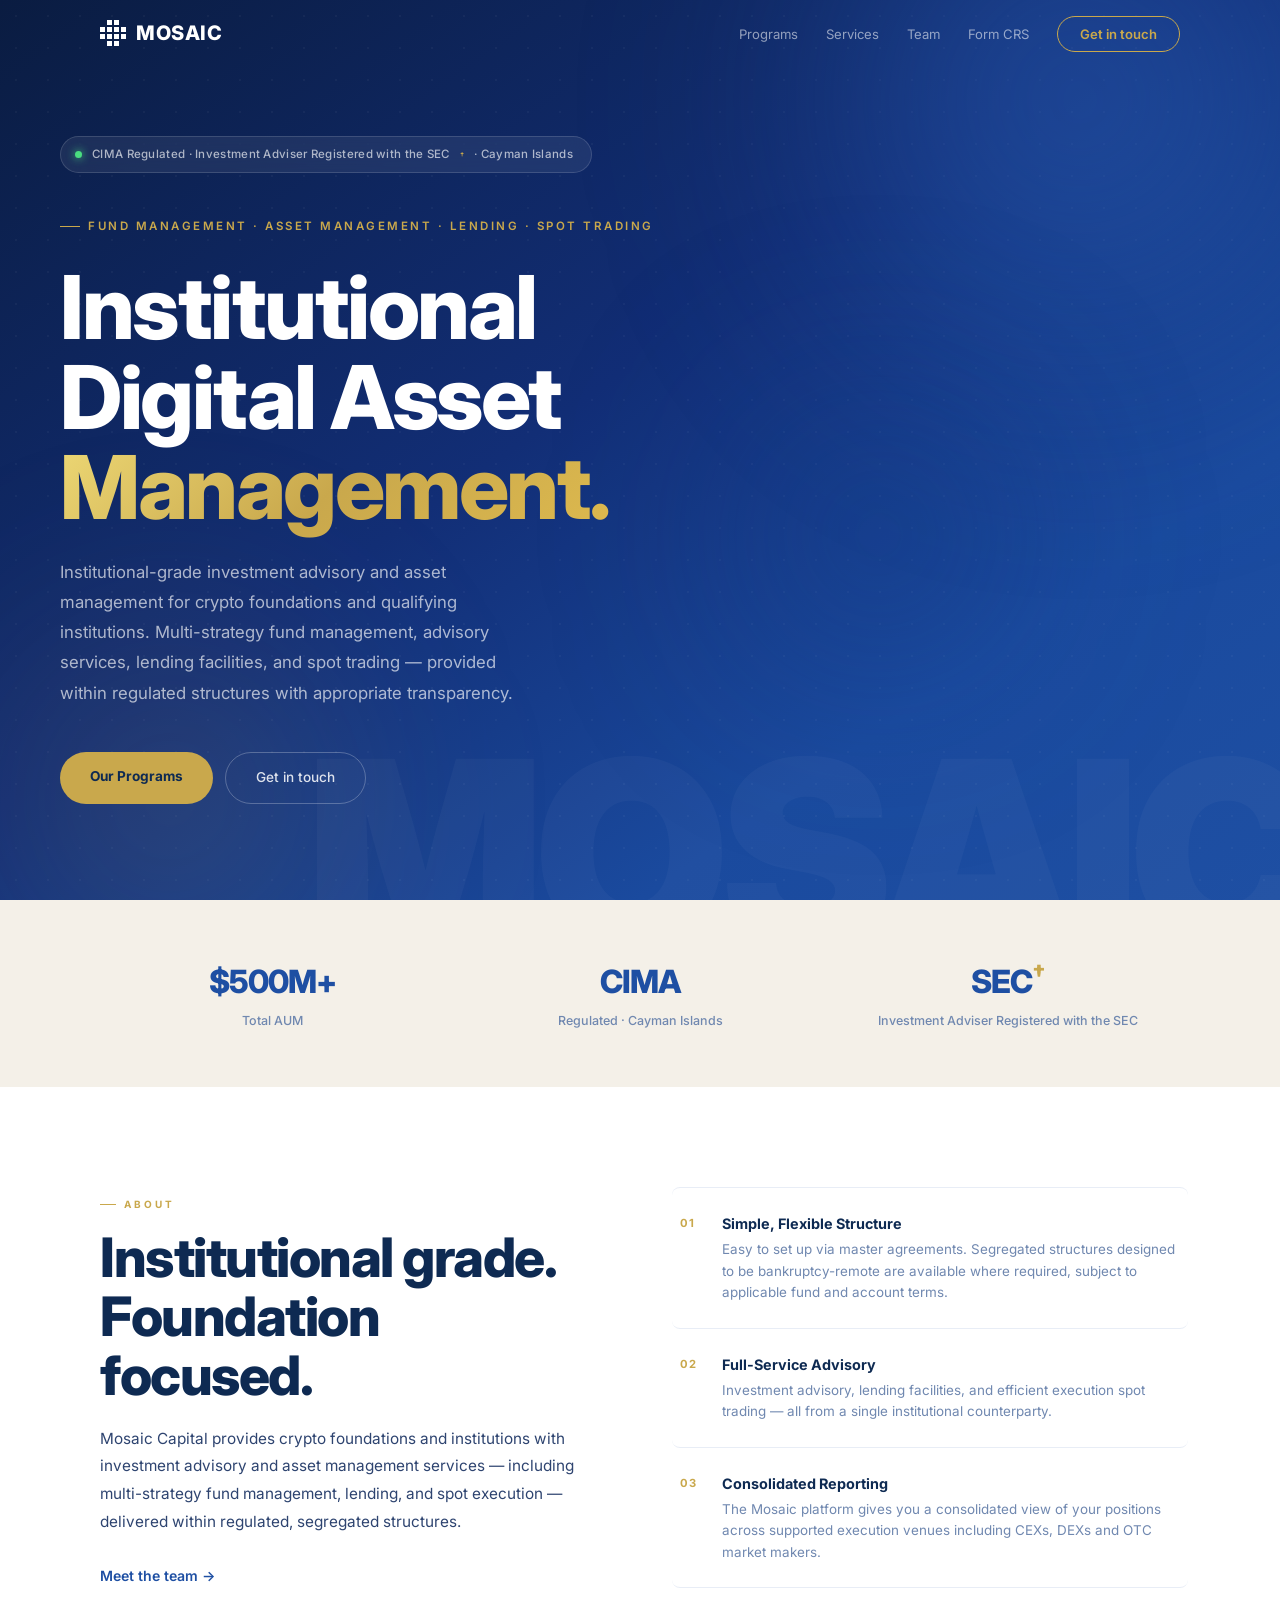
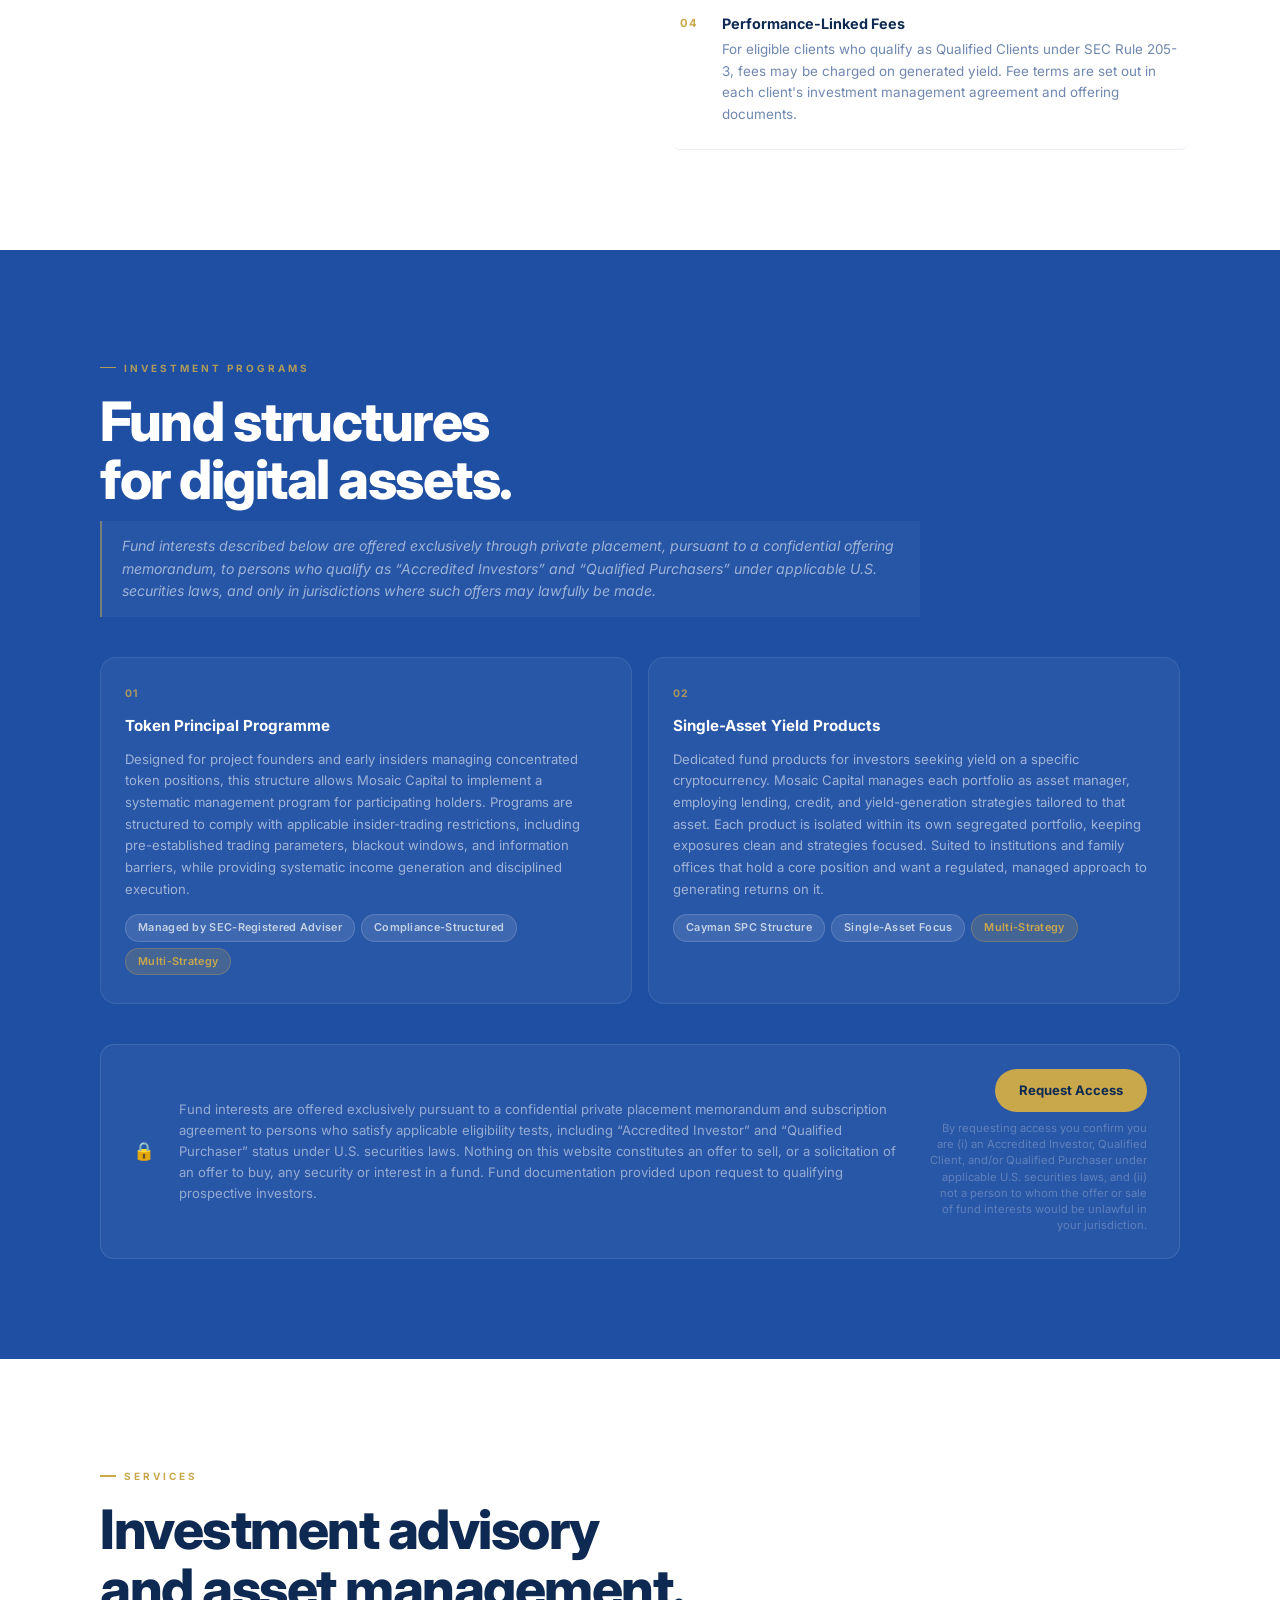
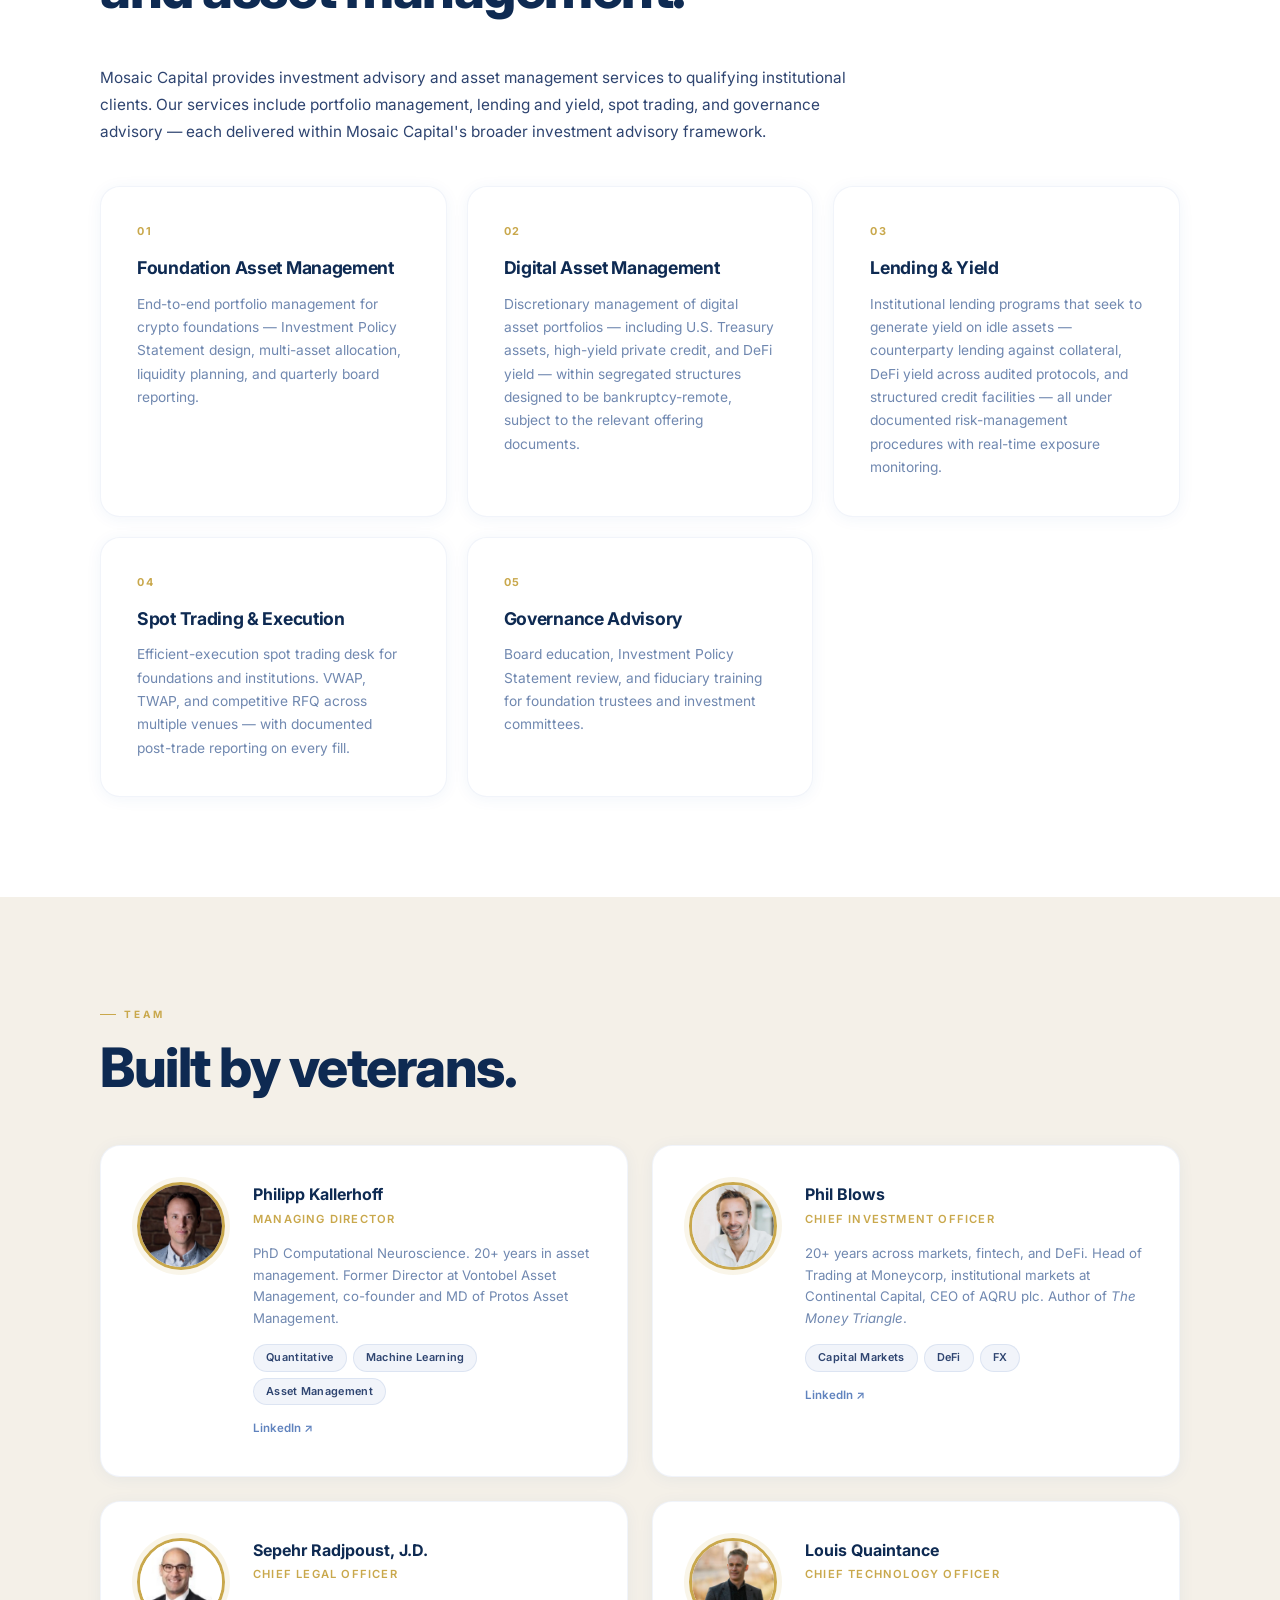
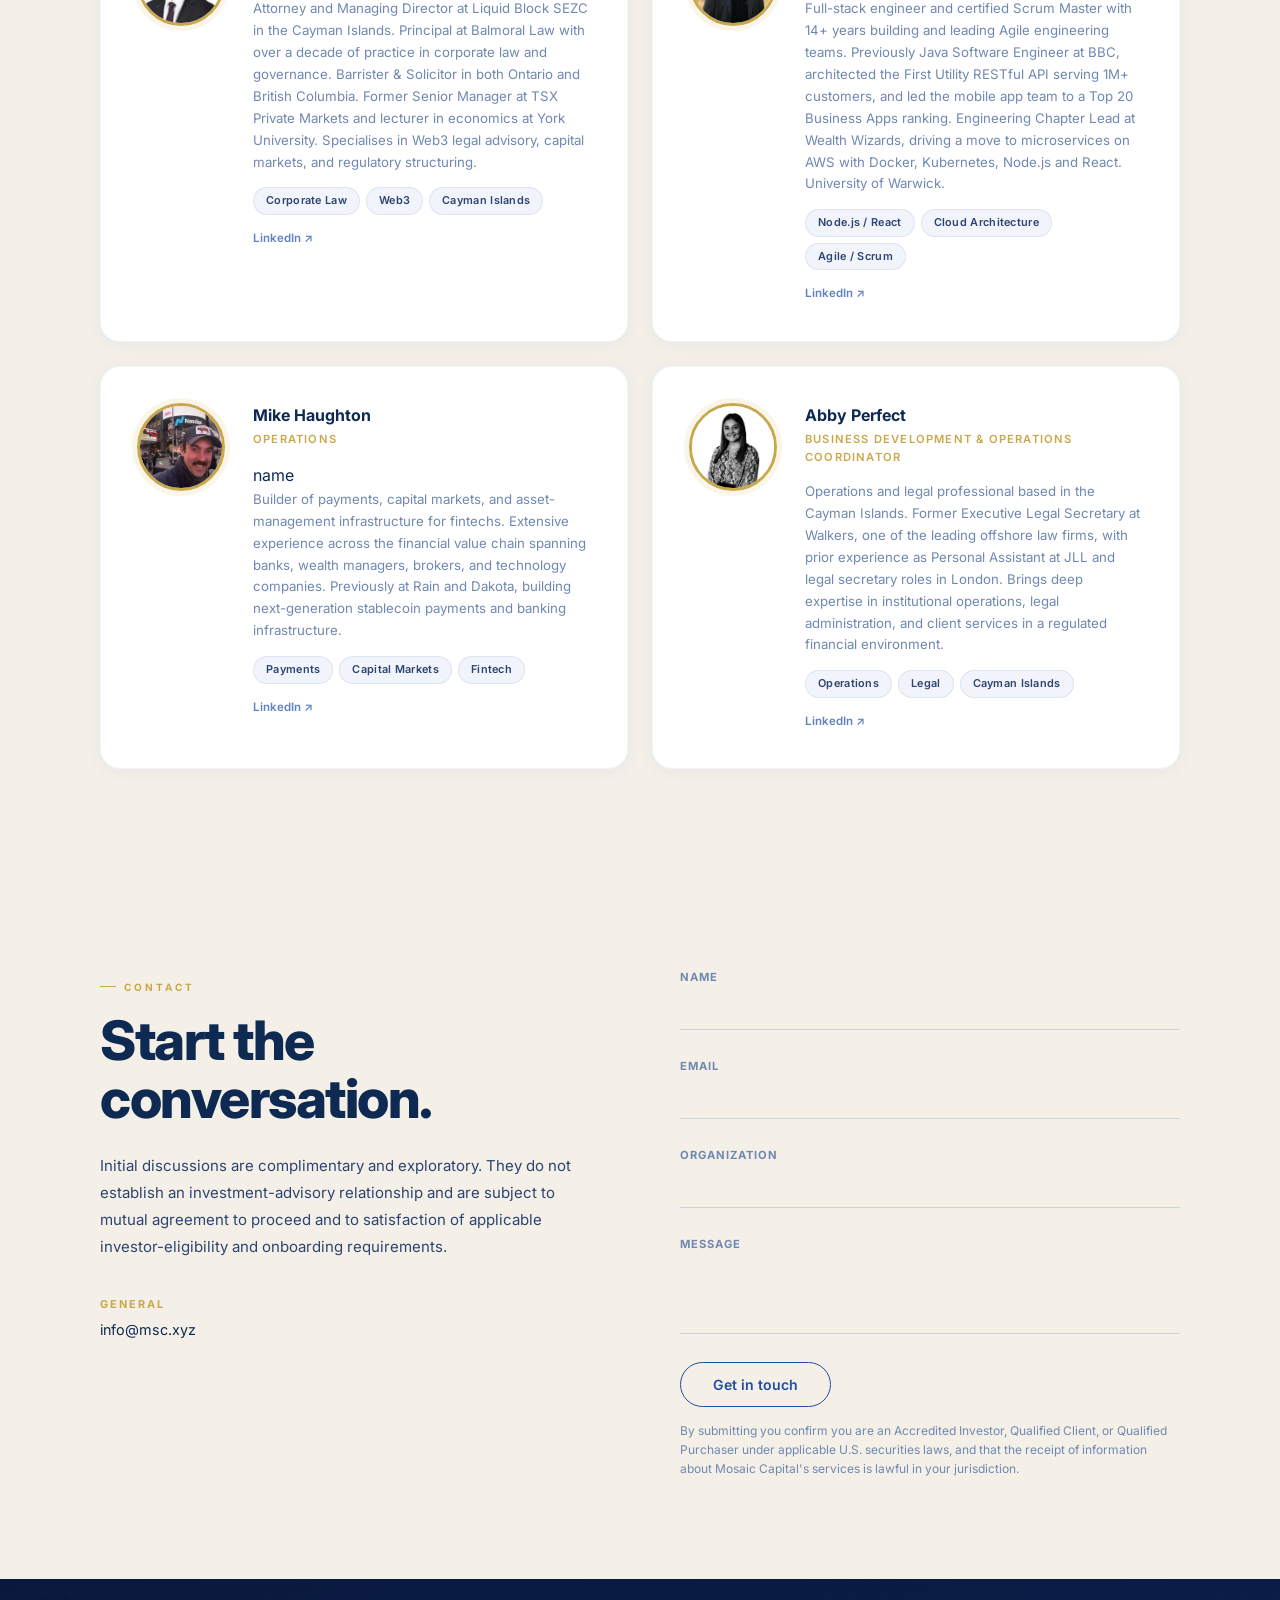
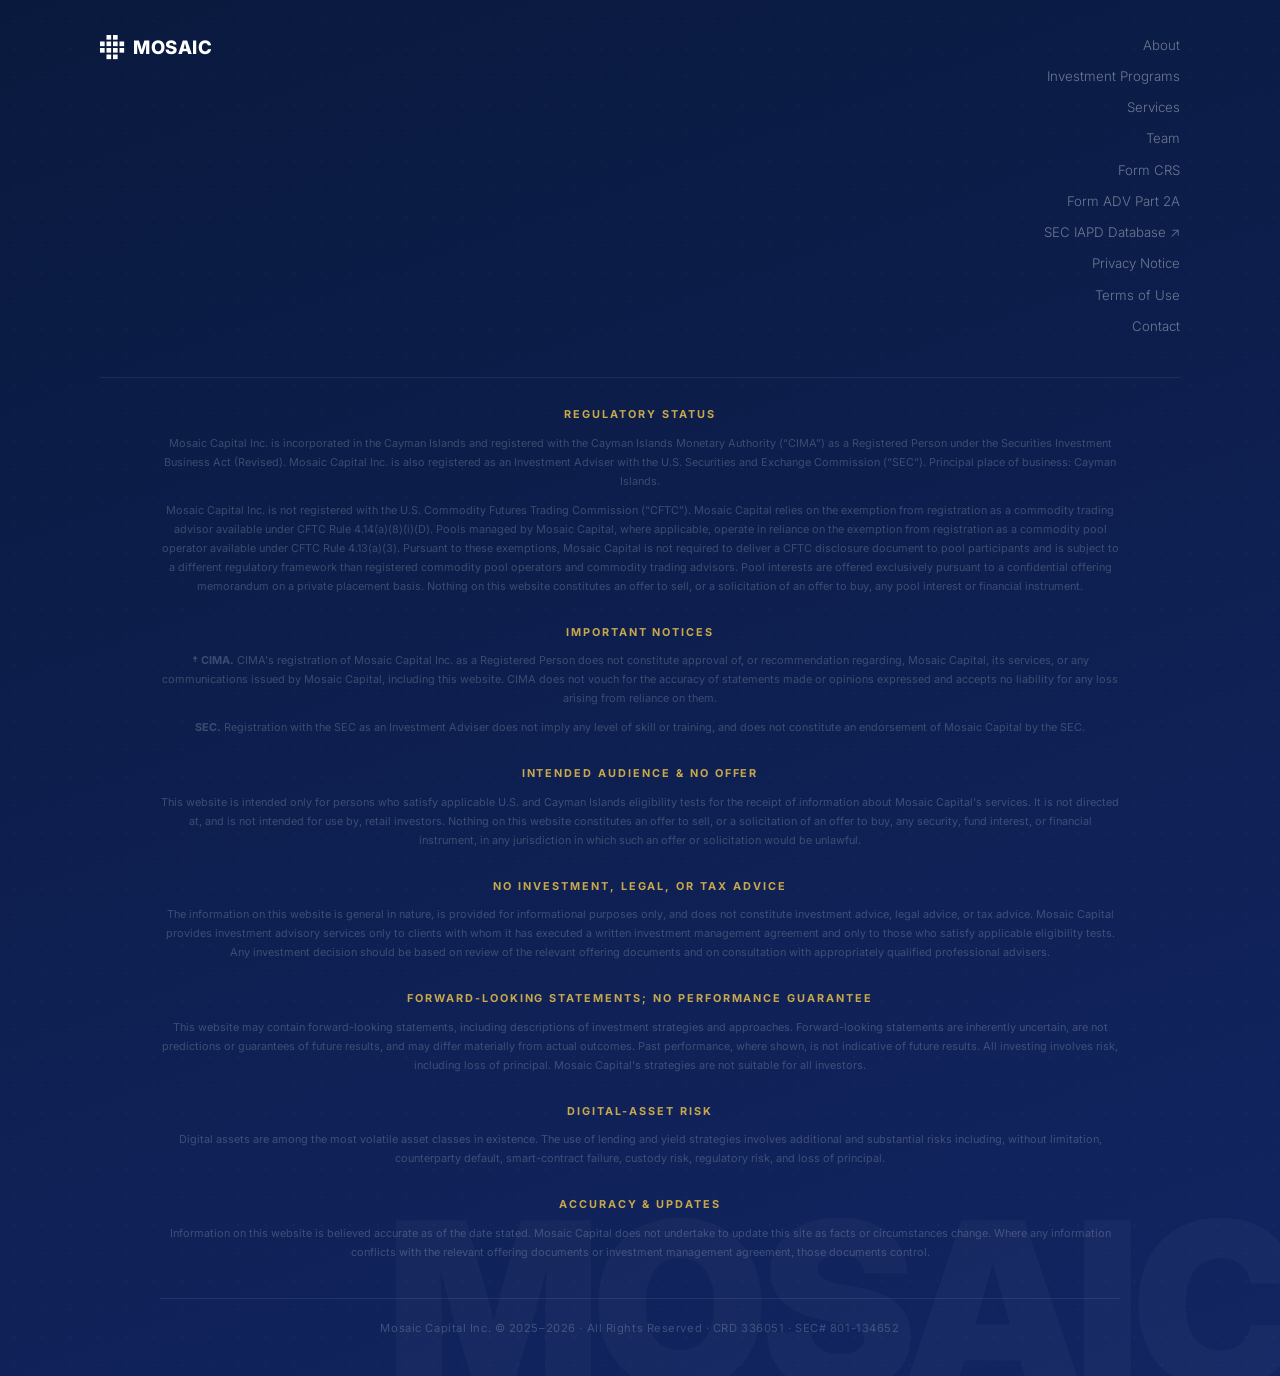
==== commit c7b8b9df: "Restore blue/Inter design with CHANGES_1.md surgical edits" ====
--- a/index.html
+++ b/index.html
@@ -279,7 +279,7 @@
           <div class="team-body">
             <h4>Mike Haughton</h4>
             <span class="team-role">Operations</span>
-            <p>Builder of payments, capital markets, and asset-management infrastructure for fintechs. Extensive experience across the financial value chain spanning banks, wealth managers, brokers, and technology companies. Previously at Rain and Dakota, building next-generation stablecoin payments and banking infrastructure.</p>
+            name<p>Builder of payments, capital markets, and asset-management infrastructure for fintechs. Extensive experience across the financial value chain spanning banks, wealth managers, brokers, and technology companies. Previously at Rain and Dakota, building next-generation stablecoin payments and banking infrastructure.</p>
             <div class="tags">
               <span>Payments</span><span>Capital Markets</span><span>Fintech</span>
             </div>
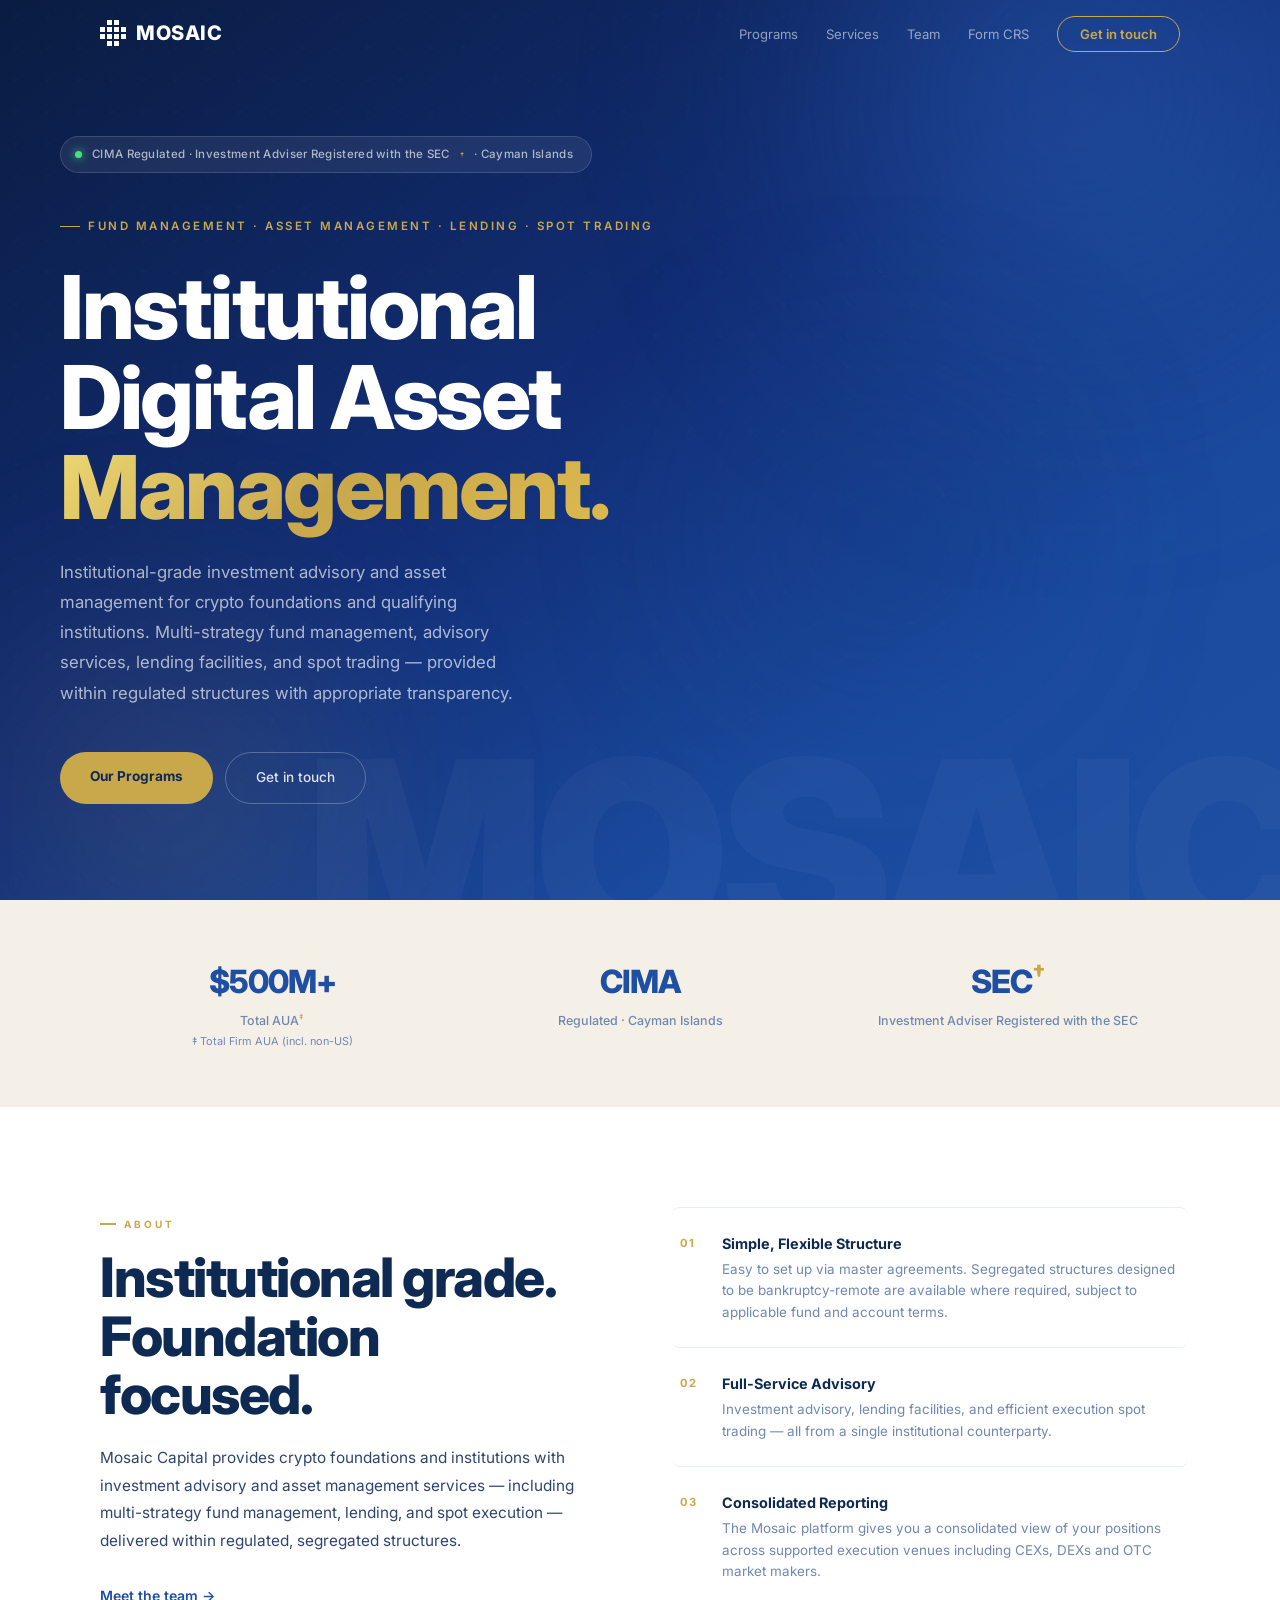
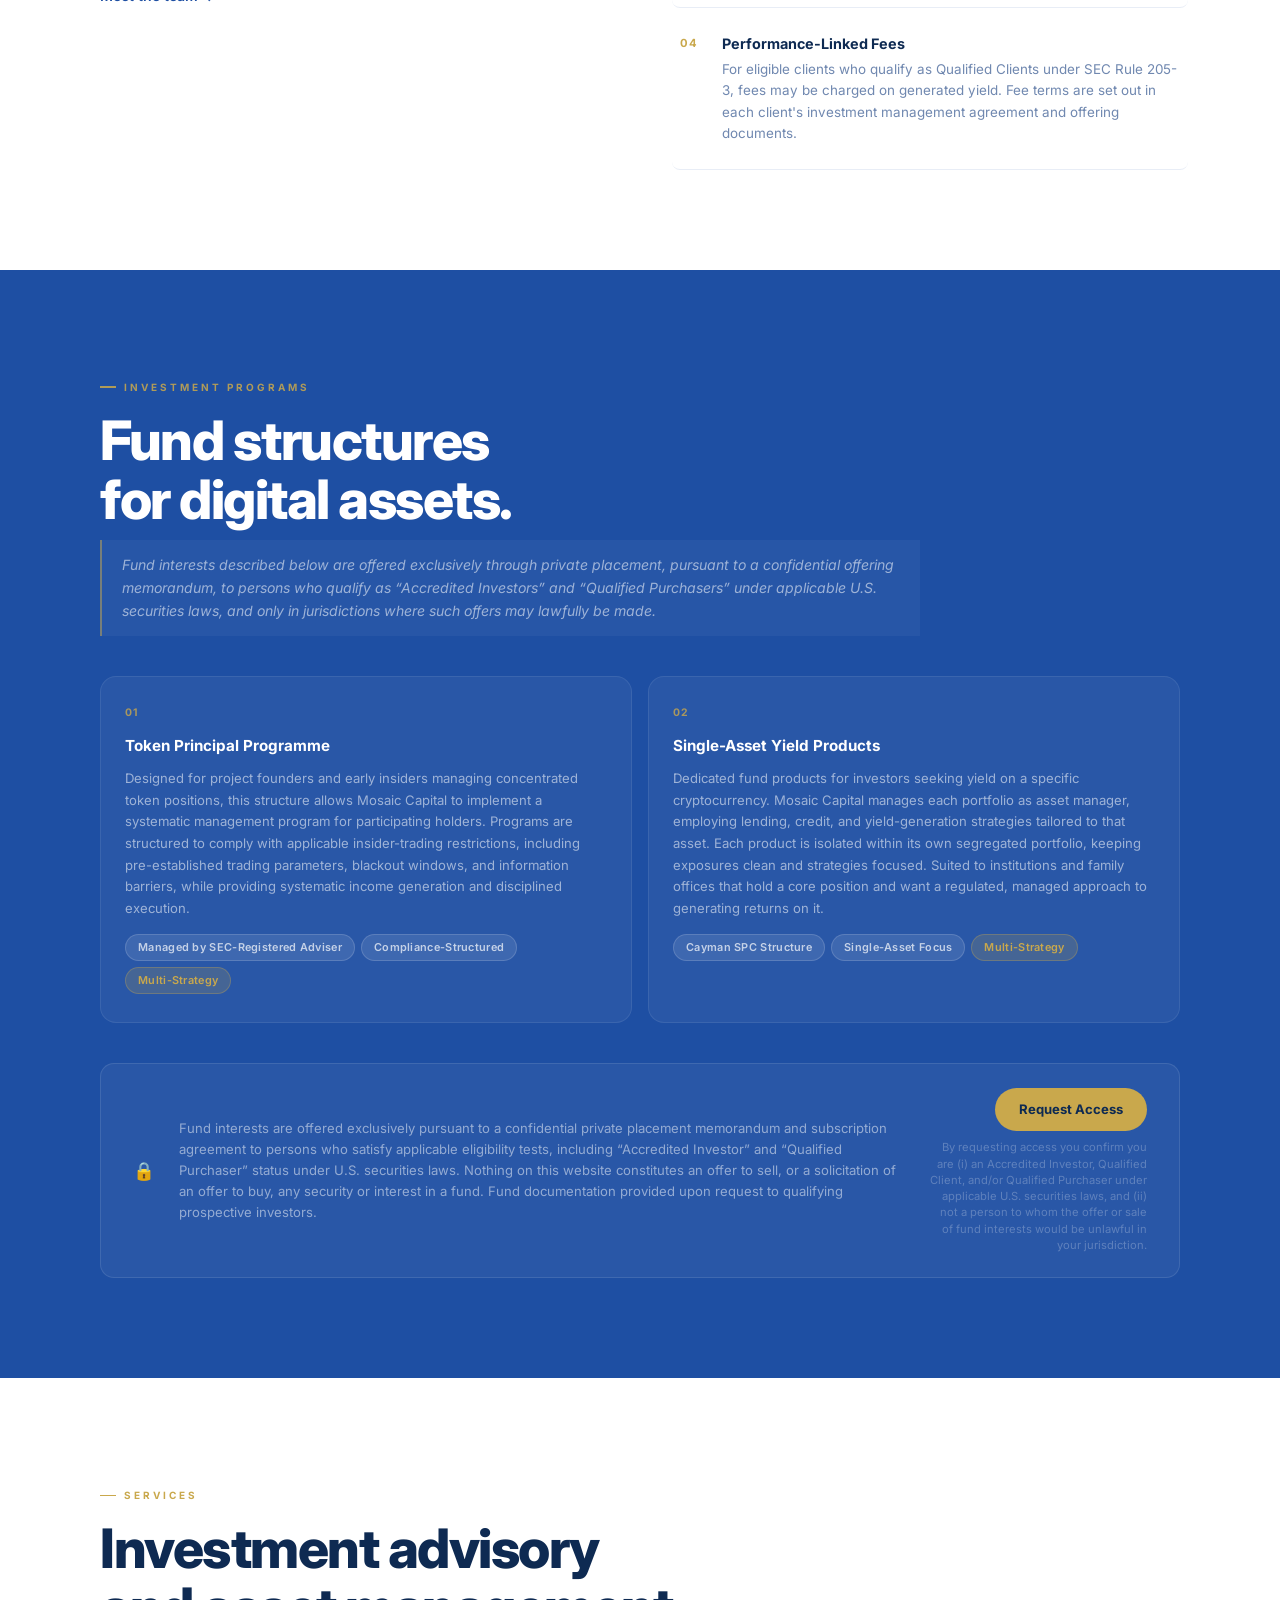
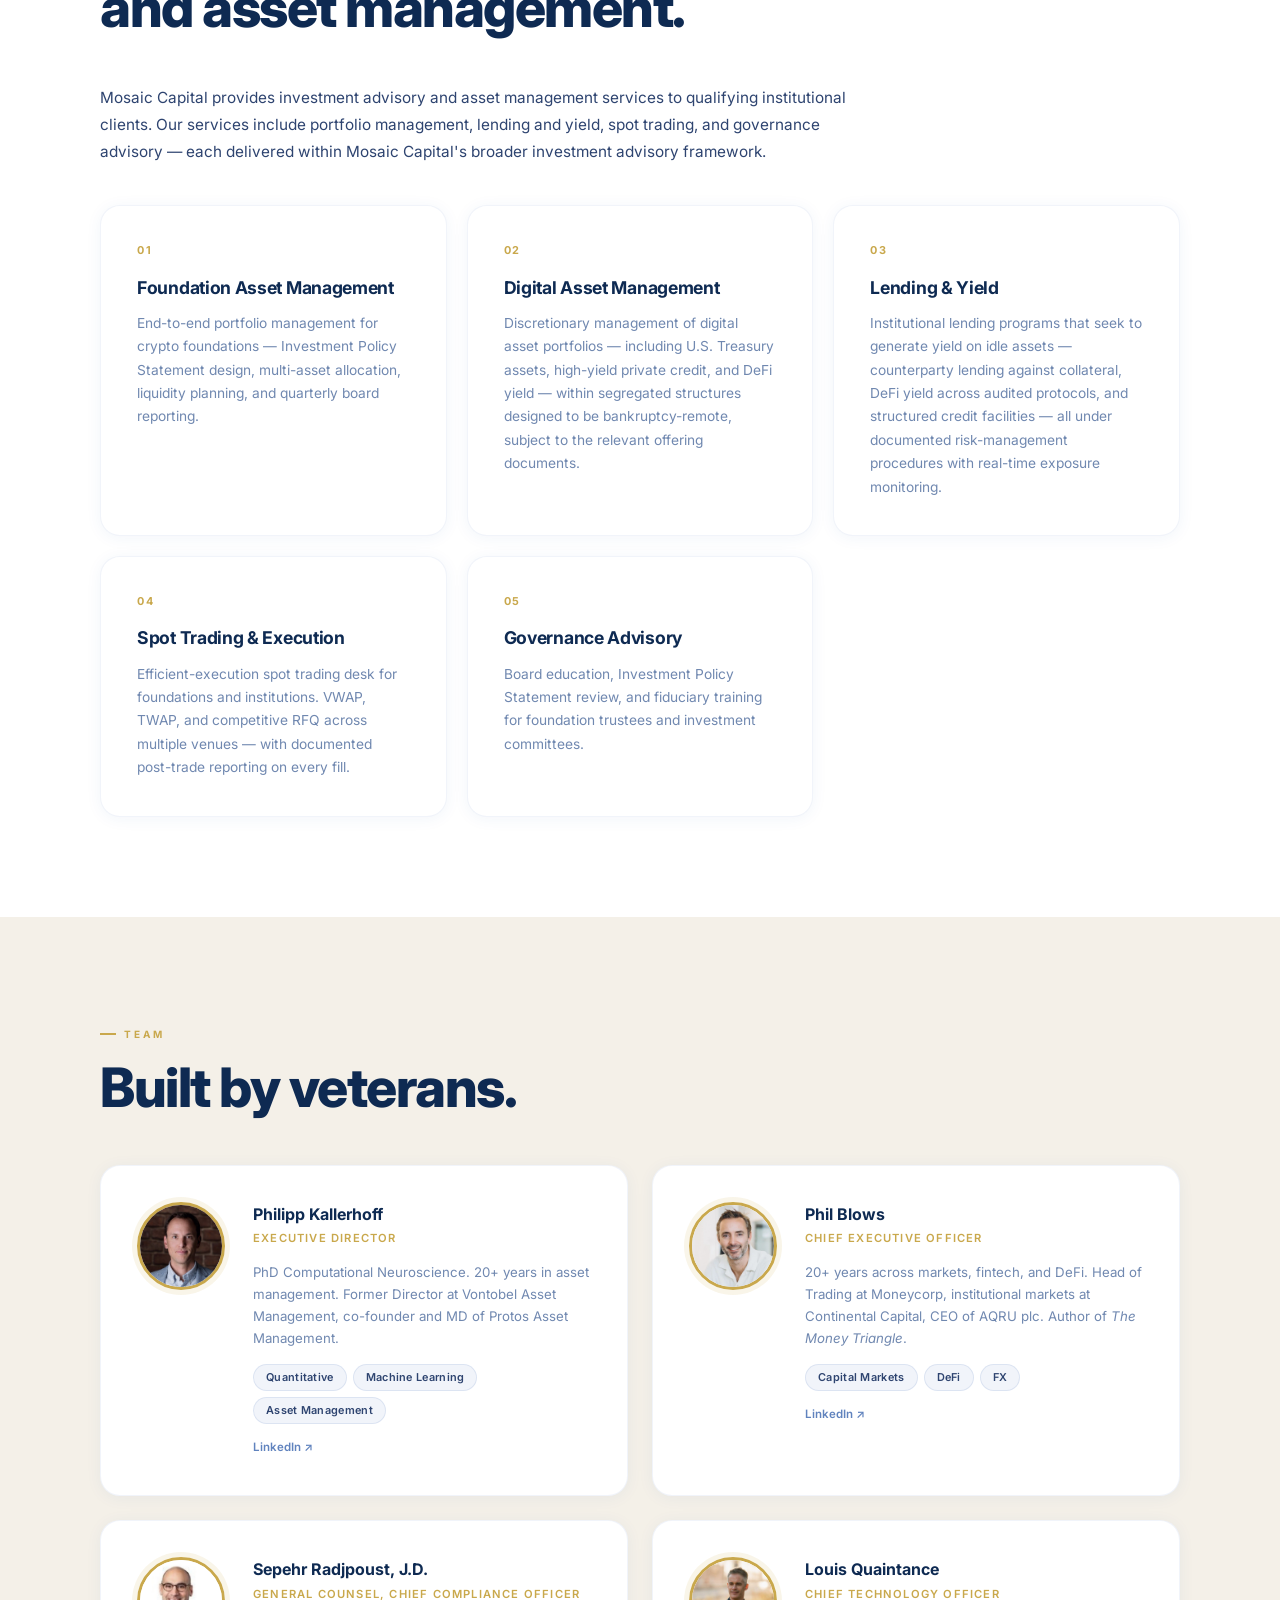
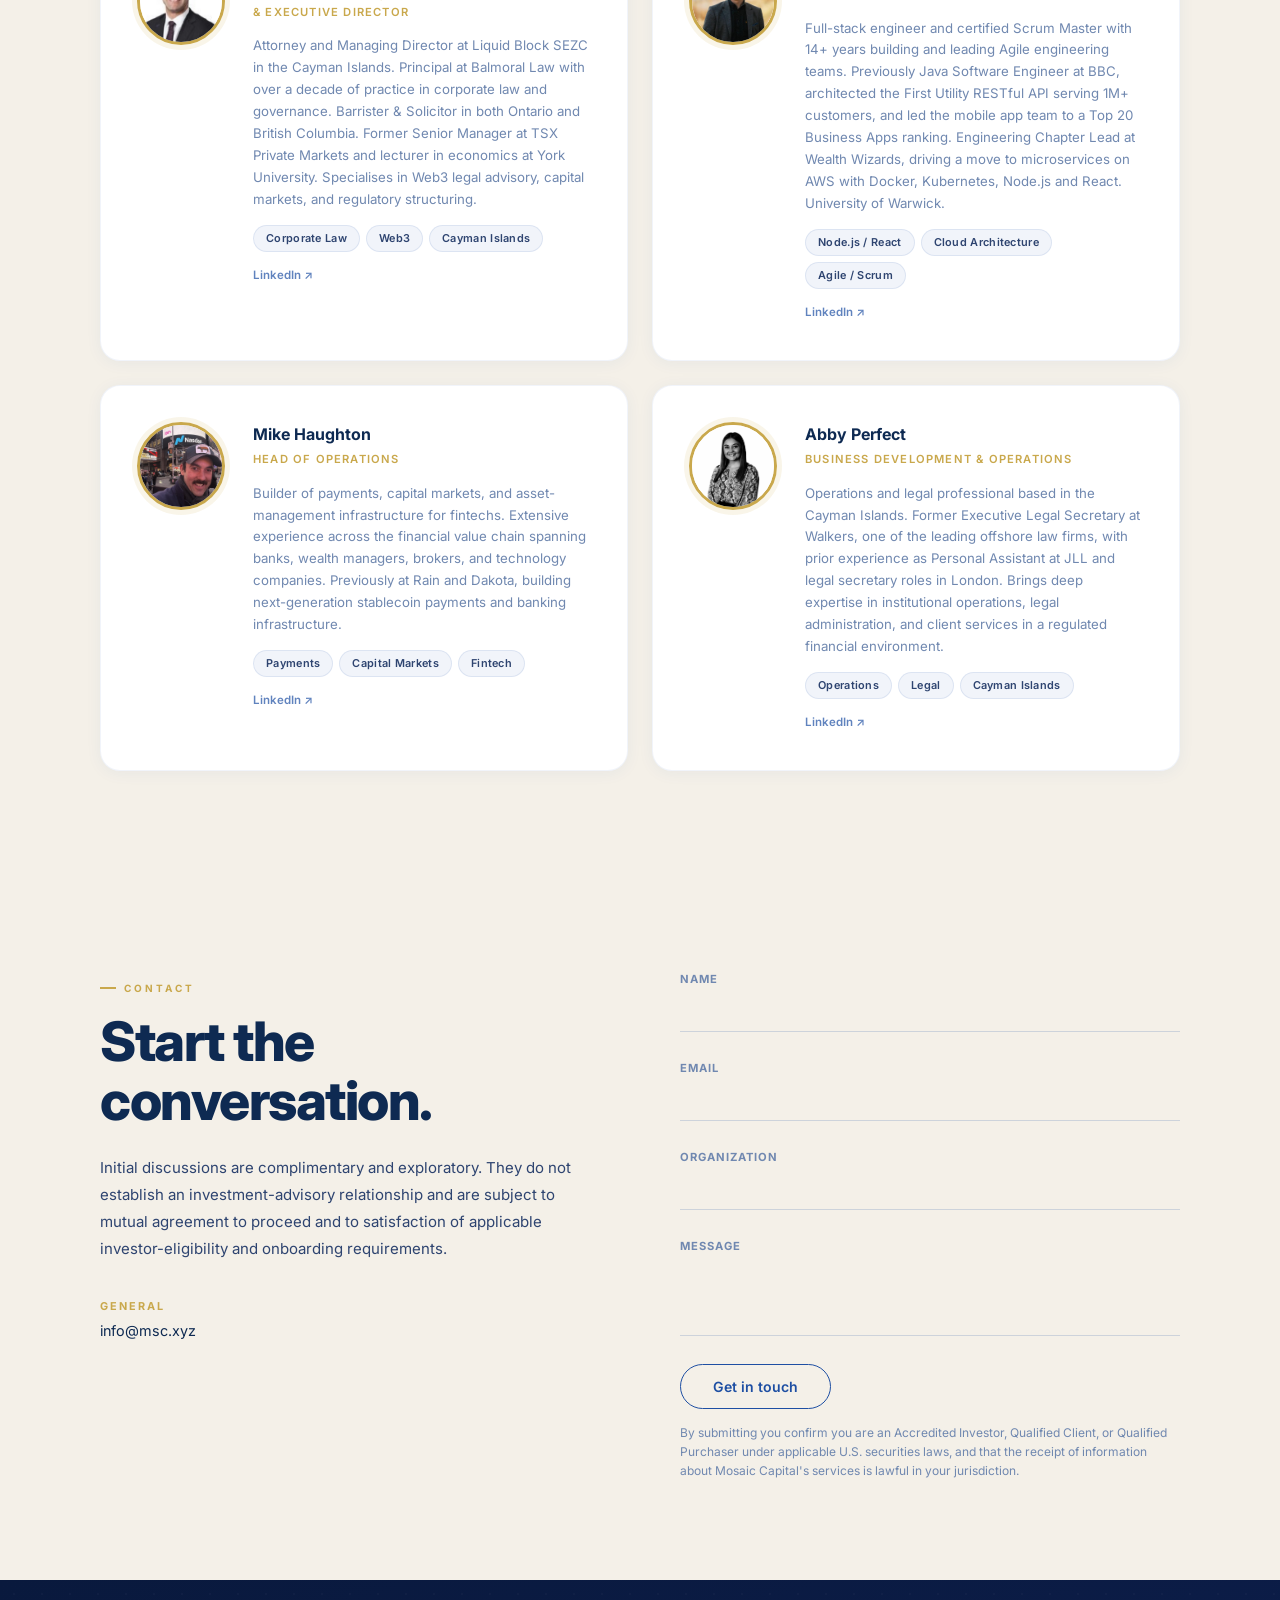
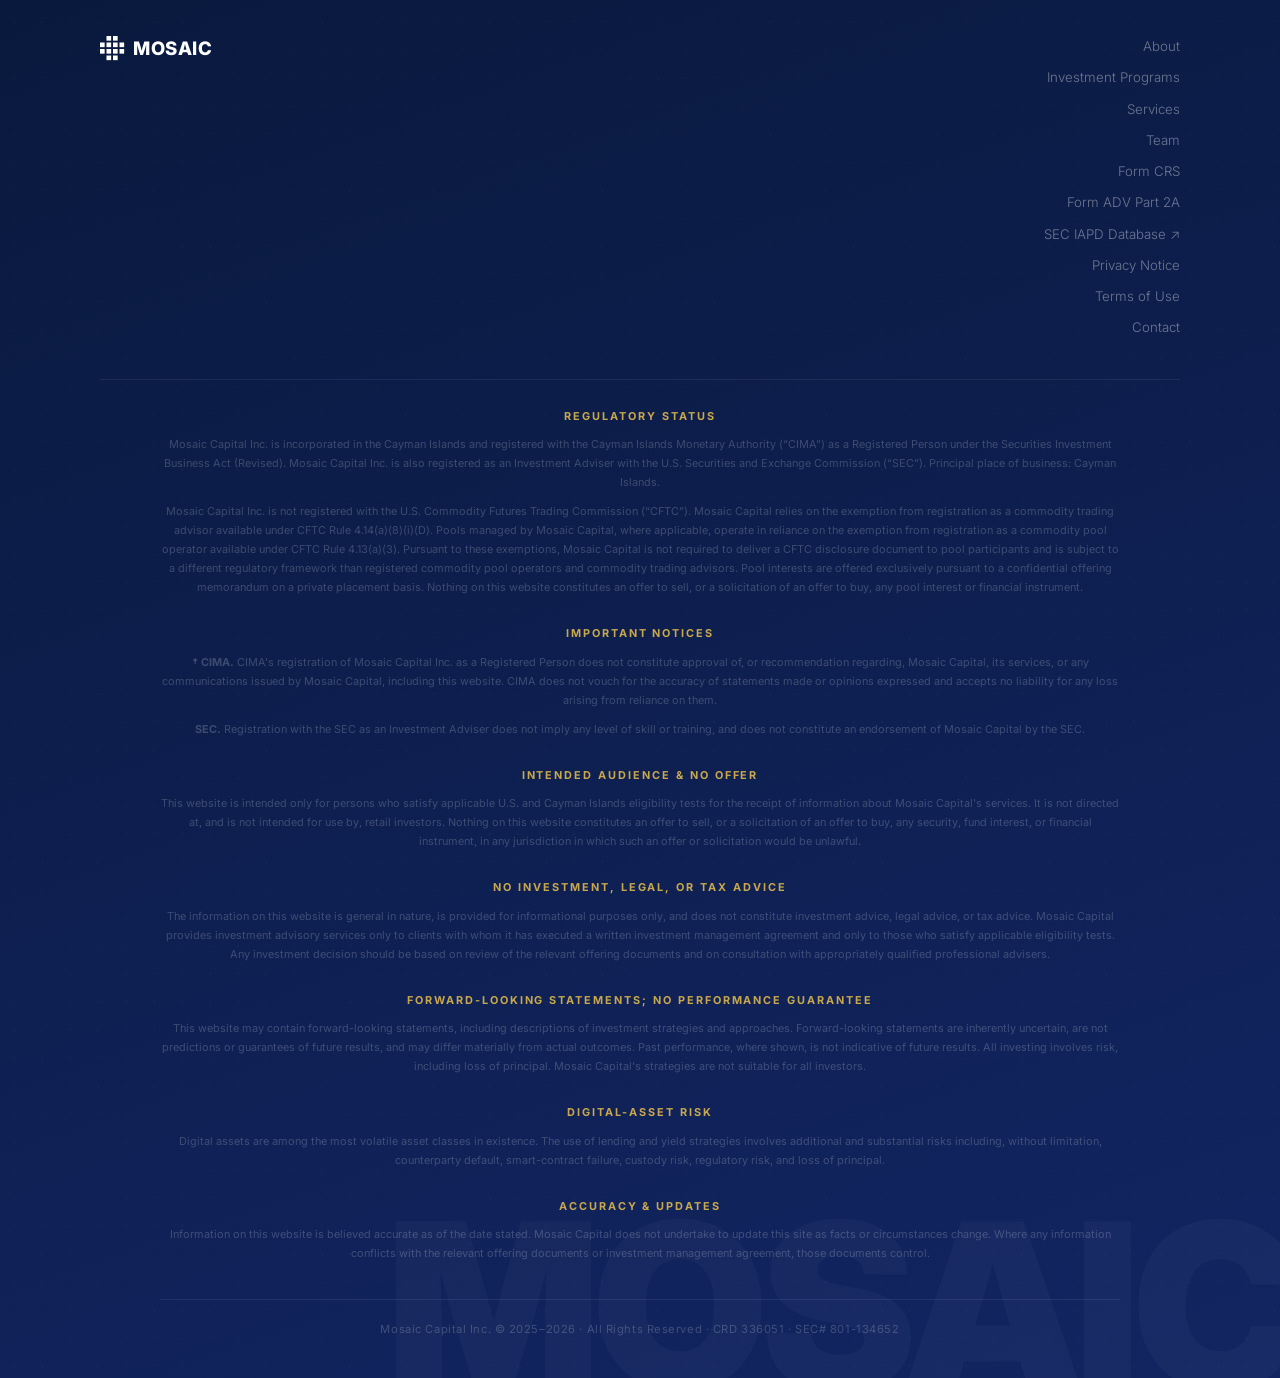
==== commit c01817a4: "site: update AUA metric and team titles - Rename Total AUM → Total AUA with ‡ footnote ("Total Firm " ====
--- a/index.html
+++ b/index.html
@@ -75,7 +75,8 @@
       <div style="display:grid;grid-template-columns:repeat(3,1fr);gap:24px;text-align:center" class="metrics-grid">
         <div>
           <div style="font-size:2rem;font-weight:800;color:var(--blue);letter-spacing:-1px">$500M+</div>
-          <div style="font-size:0.78rem;color:var(--muted);margin-top:4px;font-weight:500">Total AUM</div>
+          <div style="font-size:0.78rem;color:var(--muted);margin-top:4px;font-weight:500">Total AUA<span class="fn-sup" style="color:var(--gold)">‡</span></div>
+          <div style="font-size:0.68rem;color:var(--muted);margin-top:2px;font-weight:400">‡ Total Firm AUA (incl. non-US)</div>
         </div>
         <div>
           <div style="font-size:2rem;font-weight:800;color:var(--blue);letter-spacing:-1px">CIMA</div>
@@ -218,7 +219,7 @@
           </div>
           <div class="team-body">
             <h4>Philipp Kallerhoff</h4>
-            <span class="team-role">Managing Director</span>
+            <span class="team-role">Executive Director</span>
             <p>PhD Computational Neuroscience. 20+ years in asset management. Former Director at Vontobel Asset Management, co-founder and MD of Protos Asset Management.</p>
             <div class="tags">
               <span>Quantitative</span><span>Machine Learning</span><span>Asset Management</span>
@@ -233,7 +234,7 @@
           </div>
           <div class="team-body">
             <h4>Phil Blows</h4>
-            <span class="team-role">Chief Investment Officer</span>
+            <span class="team-role">Chief Executive Officer</span>
             <p>20+ years across markets, fintech, and DeFi. Head of Trading at Moneycorp, institutional markets at Continental Capital, CEO of AQRU plc. Author of <em>The Money Triangle</em>.</p>
             <div class="tags">
               <span>Capital Markets</span><span>DeFi</span><span>FX</span>
@@ -248,7 +249,7 @@
           </div>
           <div class="team-body">
             <h4>Sepehr Radjpoust, J.D.</h4>
-            <span class="team-role">Chief Legal Officer</span>
+            <span class="team-role">General Counsel, Chief Compliance Officer &amp; Executive Director</span>
             <p>Attorney and Managing Director at Liquid Block SEZC in the Cayman Islands. Principal at Balmoral Law with over a decade of practice in corporate law and governance. Barrister &amp; Solicitor in both Ontario and British Columbia. Former Senior Manager at TSX Private Markets and lecturer in economics at York University. Specialises in Web3 legal advisory, capital markets, and regulatory structuring.</p>
             <div class="tags">
               <span>Corporate Law</span><span>Web3</span><span>Cayman Islands</span>
@@ -278,8 +279,8 @@
           </div>
           <div class="team-body">
             <h4>Mike Haughton</h4>
-            <span class="team-role">Operations</span>
-            name<p>Builder of payments, capital markets, and asset-management infrastructure for fintechs. Extensive experience across the financial value chain spanning banks, wealth managers, brokers, and technology companies. Previously at Rain and Dakota, building next-generation stablecoin payments and banking infrastructure.</p>
+            <span class="team-role">Head of Operations</span>
+            <p>Builder of payments, capital markets, and asset-management infrastructure for fintechs. Extensive experience across the financial value chain spanning banks, wealth managers, brokers, and technology companies. Previously at Rain and Dakota, building next-generation stablecoin payments and banking infrastructure.</p>
             <div class="tags">
               <span>Payments</span><span>Capital Markets</span><span>Fintech</span>
             </div>
@@ -293,7 +294,7 @@
           </div>
           <div class="team-body">
             <h4>Abby Perfect</h4>
-            <span class="team-role">Business Development &amp; Operations Coordinator</span>
+            <span class="team-role">Business Development &amp; Operations</span>
             <p>Operations and legal professional based in the Cayman Islands. Former Executive Legal Secretary at Walkers, one of the leading offshore law firms, with prior experience as Personal Assistant at JLL and legal secretary roles in London. Brings deep expertise in institutional operations, legal administration, and client services in a regulated financial environment.</p>
             <div class="tags">
               <span>Operations</span><span>Legal</span><span>Cayman Islands</span>
